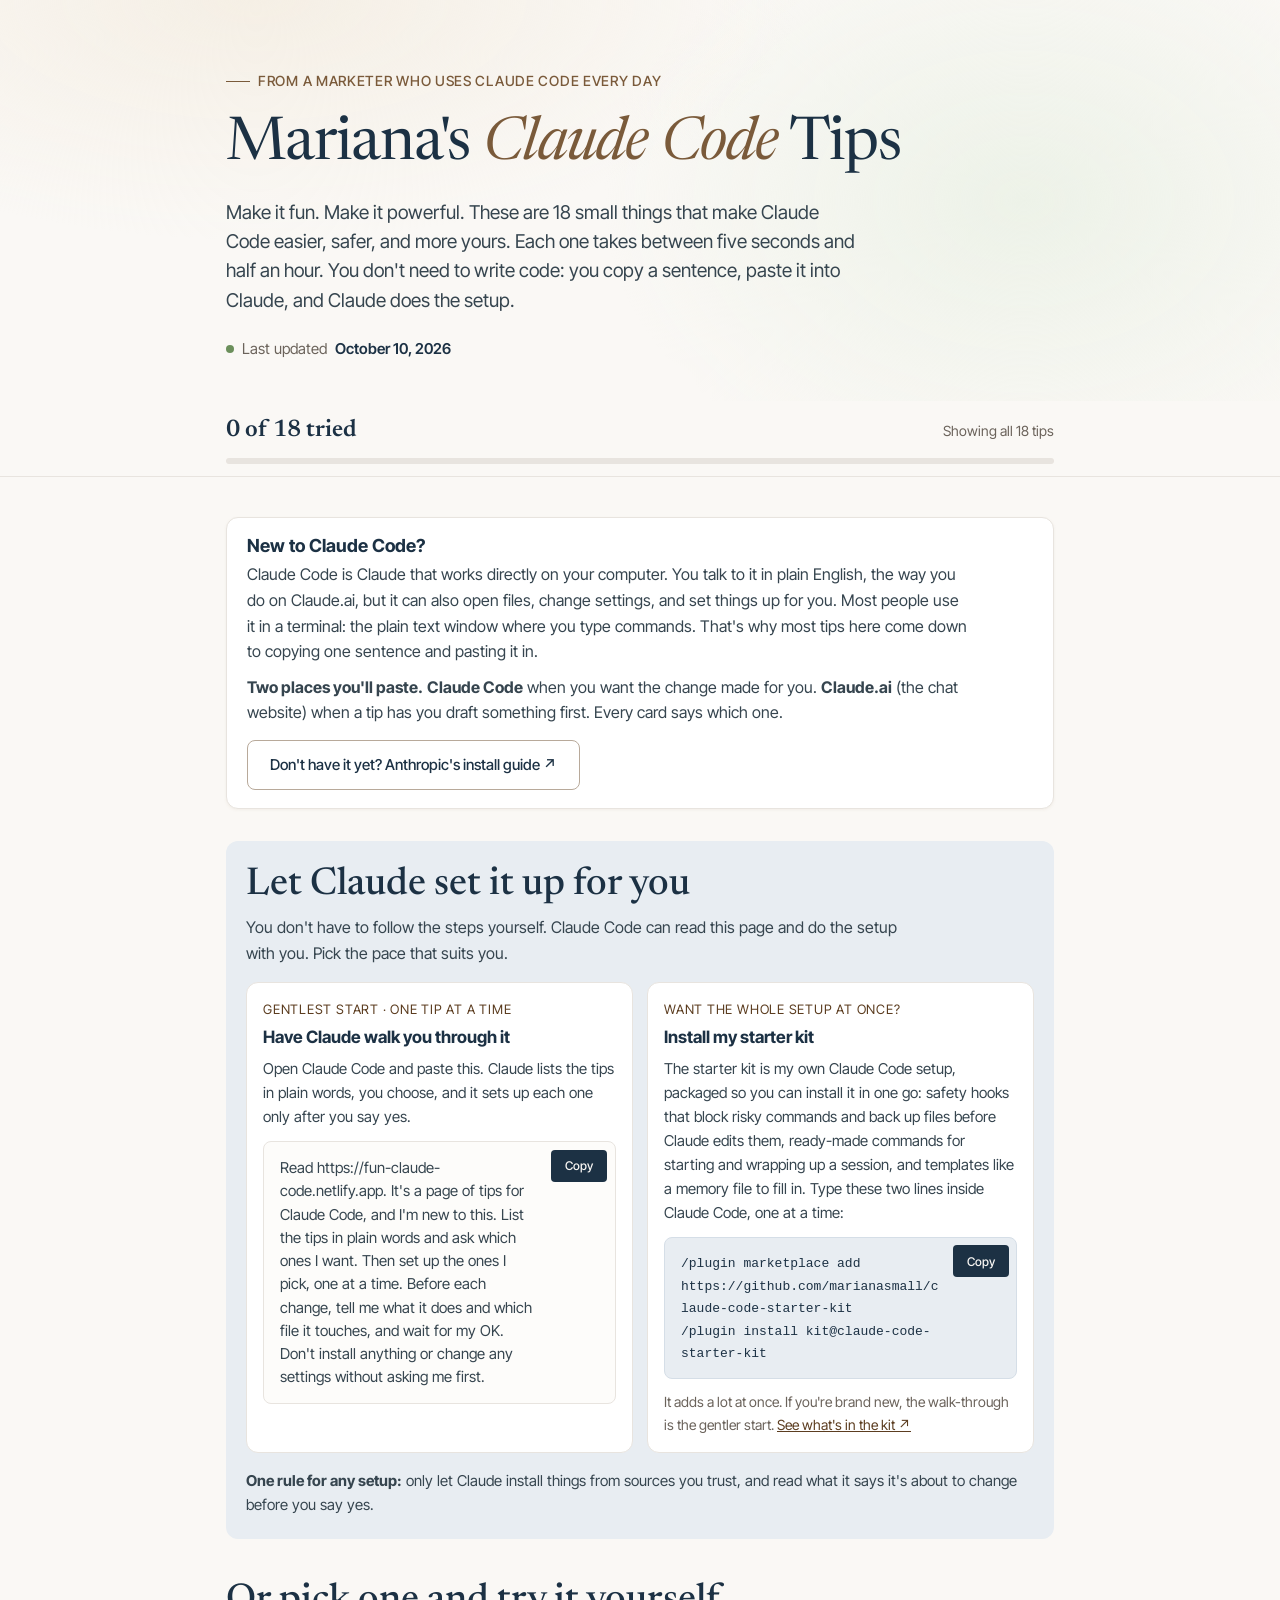
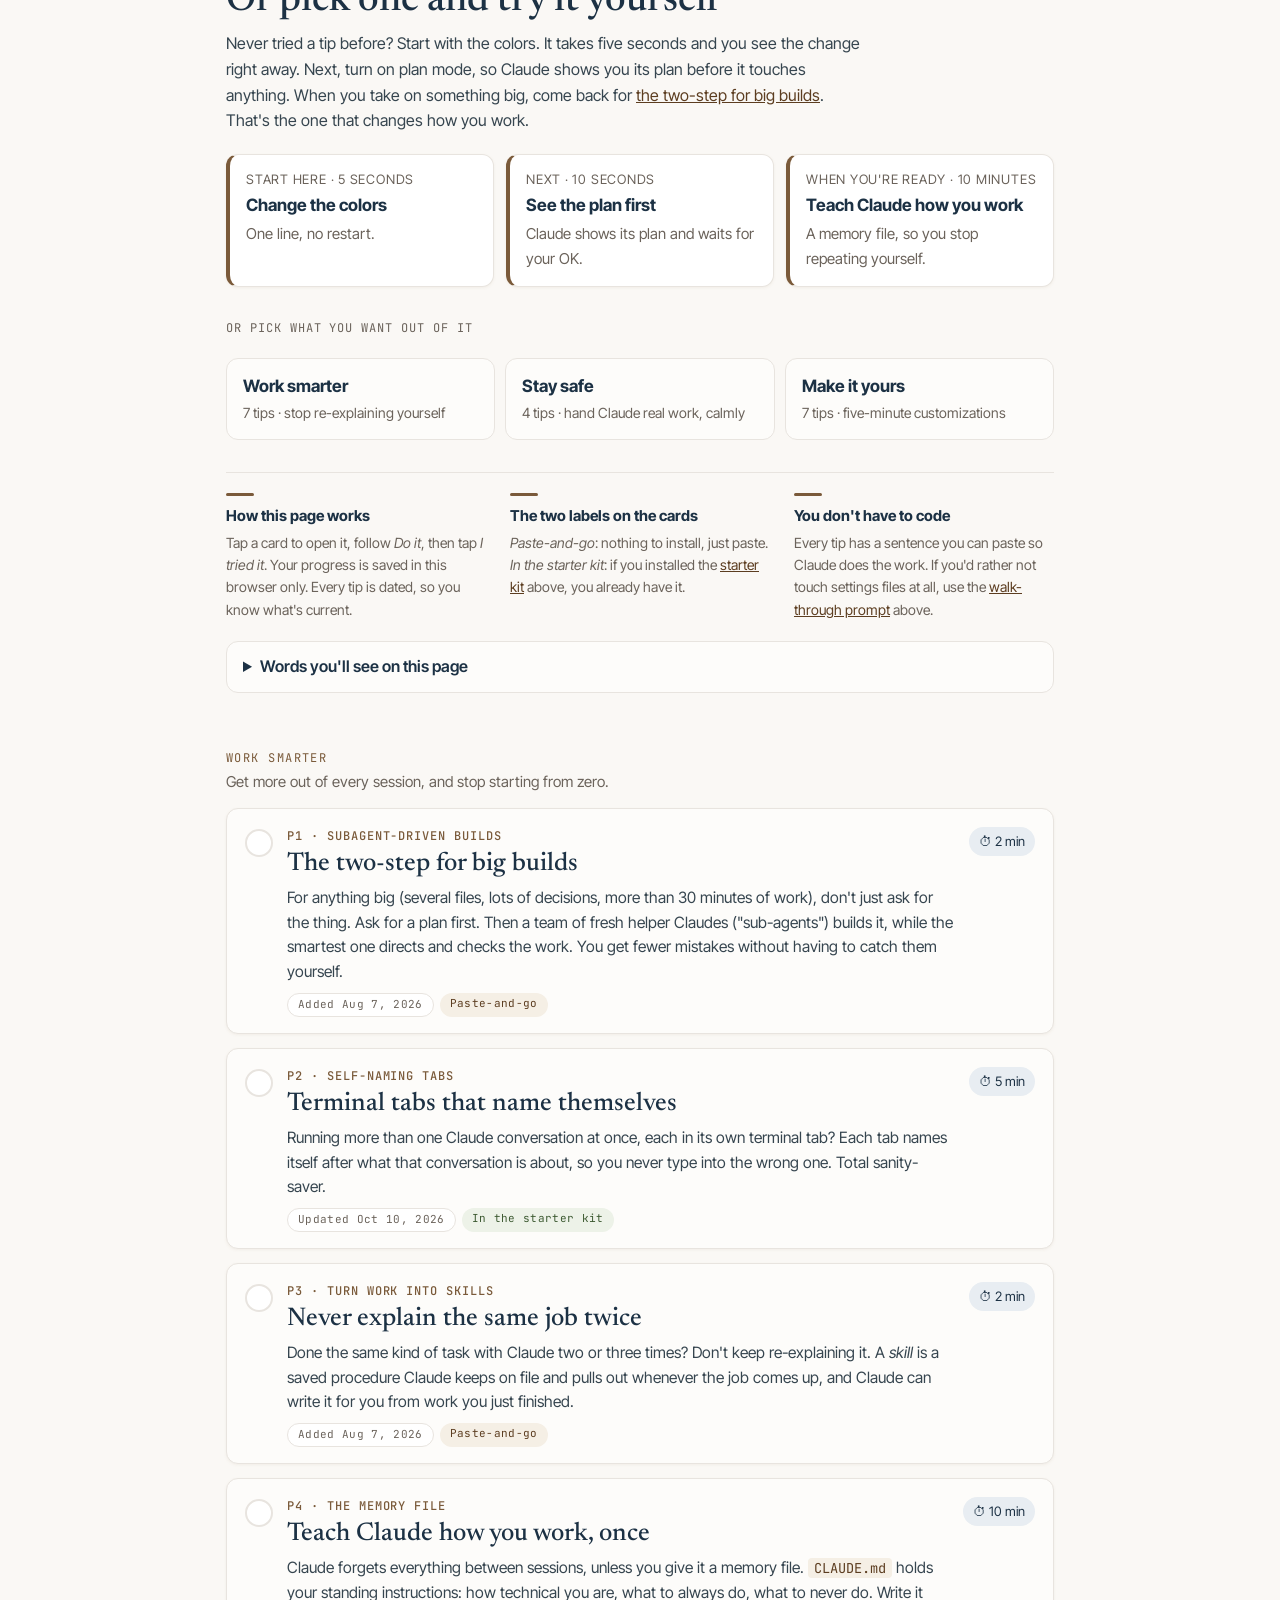
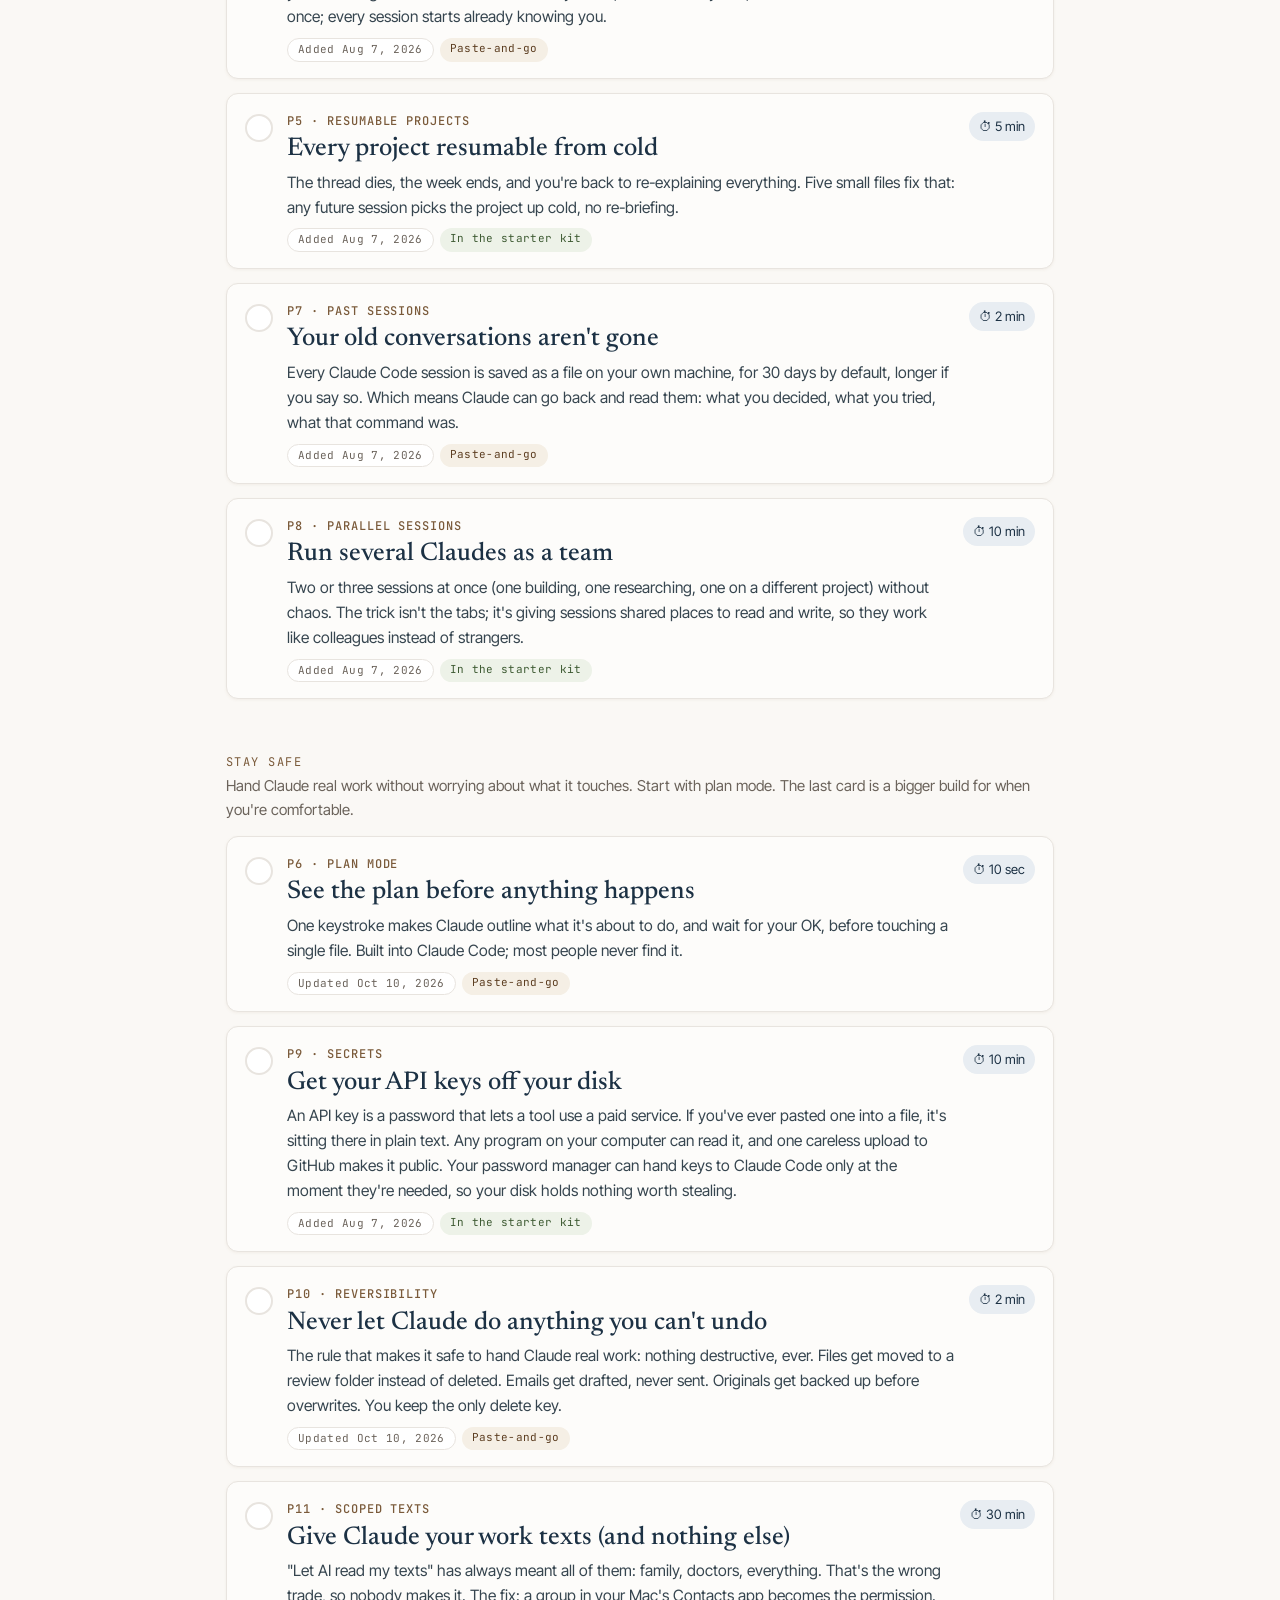
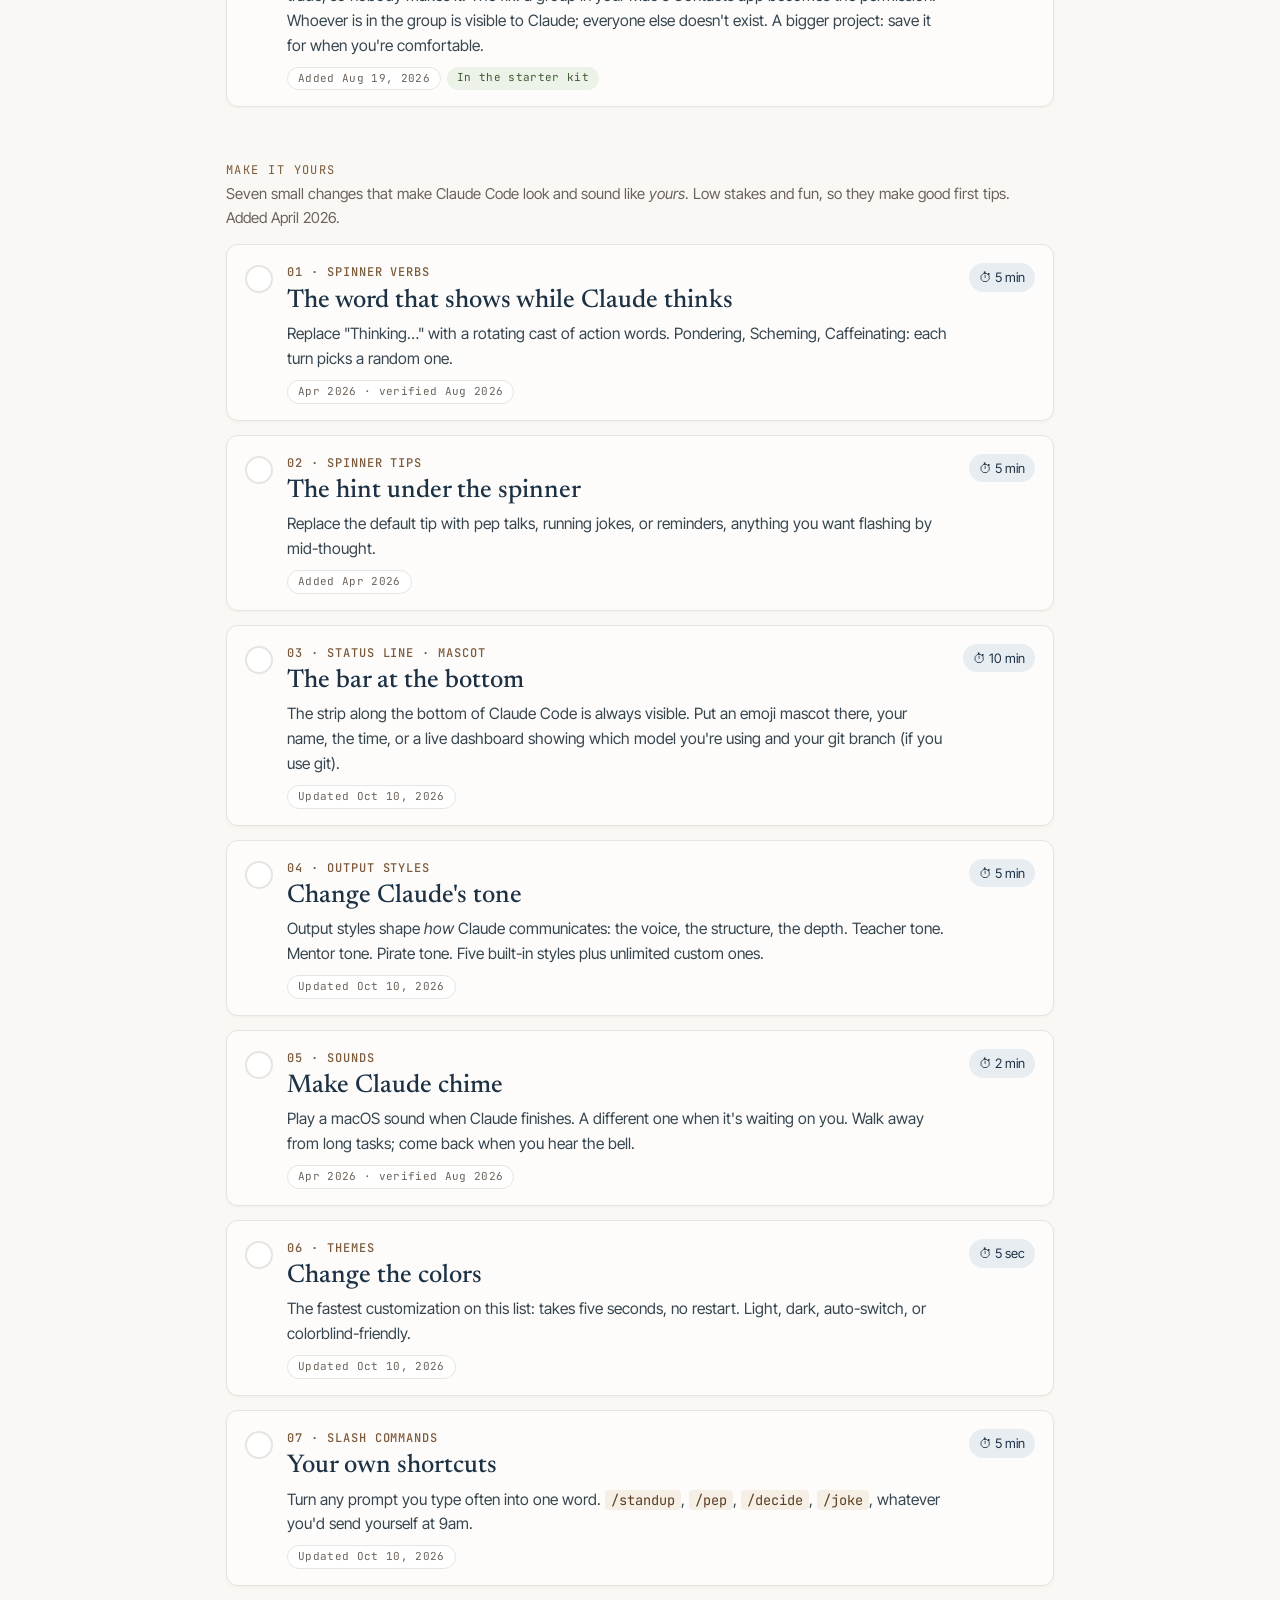
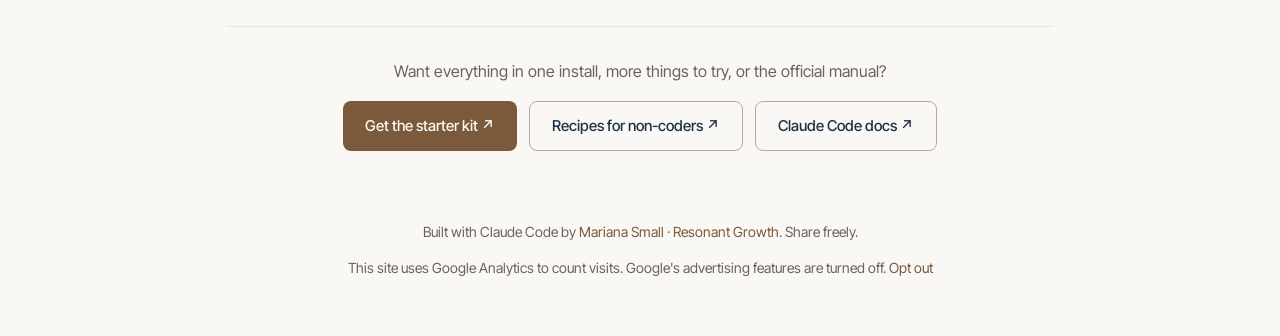
==== site/index.html @ 3626003b "Tips: fix stale DRAFT comment; note clean-export deploy Co-Authored-By: Claude Opus 5.5 (1M context)" ====
<!DOCTYPE html>
<html lang="en" data-theme="light">
<head>
  <meta charset="UTF-8">
  <!-- Google tag (GA4). Ad features off: no Google signals, no ad personalization. -->
  <script async src="https://www.googletagmanager.com/gtag/js?id=G-RZZWPZ5N8Y"></script>
  <script>
    window.dataLayer = window.dataLayer || [];
    function gtag(){dataLayer.push(arguments);}
    gtag('js', new Date());
    gtag('config', 'G-RZZWPZ5N8Y', { allow_google_signals: false, allow_ad_personalization_signals: false });
  </script>
  <meta name="viewport" content="width=device-width, initial-scale=1.0">
  <title>Mariana's Claude Code Tips: make it fun, make it powerful</title>
  <meta name="description" content="Dated Claude Code tips for people who don't code: copy a sentence, paste it, and Claude does the setup. Power moves like plan mode and memory files, plus fun customizations like spinner verbs, mascots, sounds, and themes.">

  <meta property="og:title" content="Mariana's Claude Code Tips">
  <meta property="og:description" content="Make it fun. Make it powerful. Dated, copy-paste-ready Claude Code tips from daily use.">
  <meta property="og:type" content="website">
  <meta property="og:url" content="https://fun-claude-code.netlify.app/">
  <meta property="og:image" content="https://fun-claude-code.netlify.app/og-image.png">
  <meta property="og:image:width" content="1200">
  <meta property="og:image:height" content="630">
  <meta property="og:image:alt" content="Claude Code Tips: Make it fun. Make it powerful. By Mariana Small, Resonant Growth.">
  <meta name="twitter:card" content="summary_large_image">
  <meta name="twitter:image" content="https://fun-claude-code.netlify.app/og-image.png">
  <link rel="icon" type="image/svg+xml" href="/favicon.svg">

  <link rel="preconnect" href="https://fonts.googleapis.com">
  <link rel="preconnect" href="https://fonts.gstatic.com" crossorigin>
  <link href="https://fonts.googleapis.com/css2?family=Newsreader:ital,opsz,wght@0,6..72,400;0,6..72,500;0,6..72,600;1,6..72,400&family=Inter+Tight:wght@400;500;600&family=JetBrains+Mono:wght@400;500&display=swap" rel="stylesheet">

  <!--
    Step-card version (2026-10-10), live. Built with the step-card-builder skill.
    18 tips, paste-ready text, stable anchor ids, grouped into goal buckets.
    Deploy from a clean export (git archive) so _backups/ never ships.
  -->
  <style>
    :root {
      /* Mariana's site palette (unchanged from site/index.html) */
      --color-navy: #1C3144;
      --color-navy-medium: #2A4A66;
      --color-navy-wash: #E8EDF2;
      --color-linen: #FAF8F5;
      --color-ivory: #FDFCFA;
      --color-cognac: #7A5A3A;
      --color-cognac-dark: #5C3D20;
      --color-cognac-wash: #F5EFE5;
      --color-sage: #6B8F5B;
      --color-sage-dark: #3D5A32;
      --color-sage-wash: #EDF2E8;
      --color-warm-grey: #6B635B;
      --color-warm-grey-light: #E8E4DF;
      --color-charcoal: #36454F;

      /* Step-card tokens mapped onto the palette */
      --bg: #FAF8F5;
      --surface: var(--color-ivory);
      --surface-2: #FFFFFF;
      --ink: var(--color-navy);
      --body: var(--color-charcoal);
      --muted: var(--color-warm-grey);
      --line: var(--color-warm-grey-light);
      --accent: var(--color-cognac);
      --accent-dark: var(--color-cognac-dark);
      --accent-soft: var(--color-cognac-wash);
      --done: var(--color-sage);
      --done-soft: var(--color-sage-wash);
      --tip-bg: var(--color-sage-wash);
      --tip-border: var(--color-sage);
      --code-bg: var(--color-navy-wash);
      --code-ink: var(--color-navy);
      --btn: var(--color-navy);
      --btn-ink: var(--color-linen);

      --font-display: 'Newsreader', 'Georgia', serif;
      --font-body: 'Inter Tight', -apple-system, BlinkMacSystemFont, 'Segoe UI', Arial, sans-serif;
      --font-mono: 'JetBrains Mono', 'SF Mono', 'Menlo', monospace;

      --radius: 0.75rem;
      --shadow-subtle: 0 1px 3px rgba(139, 109, 76, 0.08);
      --shadow-medium: 0 4px 12px rgba(139, 109, 76, 0.10);
    }

    * { box-sizing: border-box; }
    [hidden] { display: none !important; }
    html { scroll-behavior: smooth; }
    html, body { margin: 0; overflow-x: clip; } /* clip, not hidden: hidden breaks the sticky progress bar */
    body {
      font-family: var(--font-body);
      font-size: 1rem;
      line-height: 1.6;
      color: var(--body);
      background: var(--bg);
      -webkit-font-smoothing: antialiased;
    }
    button { font: inherit; color: inherit; }
    a { color: var(--accent); }
    a:hover { color: var(--accent-dark); }
    :focus-visible { outline: 2px solid var(--color-navy-medium); outline-offset: 2px; }

    .wrap { max-width: 860px; margin: 0 auto; padding: 0 16px; }

    .skip-link {
      position: absolute; top: 0; left: 16px;
      background: var(--color-navy); color: var(--color-linen);
      padding: 8px 16px; border-radius: 8px; z-index: 100; text-decoration: none;
      transform: translateY(-150%);
    }
    .skip-link:focus { transform: translateY(16px); }

    /* ============== HERO (site identity) ============== */
    .hero {
      background:
        radial-gradient(ellipse 900px 400px at 20% 0%, var(--color-cognac-wash) 0%, transparent 60%),
        radial-gradient(ellipse 700px 500px at 80% 50%, var(--color-sage-wash) 0%, transparent 60%),
        var(--color-linen);
      padding: 4rem 0 2.5rem;
    }
    .hero-eyebrow {
      display: inline-flex; align-items: center; gap: 0.5rem;
      font-size: 0.875rem; font-weight: 500; letter-spacing: 0.05em; text-transform: uppercase;
      color: var(--accent); margin-bottom: 1.25rem;
    }
    .hero-eyebrow::before { content: ""; width: 24px; height: 1px; background: var(--accent); }
    h1.hero-title {
      font-family: var(--font-display); font-weight: 400;
      font-size: clamp(2rem, 5.5vw, 3.75rem); line-height: 1.08; letter-spacing: -0.02em;
      color: var(--ink); margin: 0 0 1.25rem;
    }
    .hero-title em { font-style: italic; color: var(--accent); }
    .hero-lede { font-size: 1.1875rem; line-height: 1.55; margin: 0 0 1.25rem; max-width: 640px; }
    .hero-updated { display: inline-flex; align-items: center; gap: 0.5rem; margin: 0; font-size: 0.9375rem; color: var(--muted); }
    .hero-updated::before { content: ""; width: 8px; height: 8px; border-radius: 50%; background: var(--color-sage); }
    .hero-updated strong { color: var(--ink); font-weight: 600; }

    /* ============== PROGRESS HEADER ============== */
    .progress {
      position: sticky; top: 0; z-index: 20;
      background: rgba(250, 248, 245, 0.96);
      border-bottom: 1px solid var(--line);
      padding: 10px 0 12px;
      backdrop-filter: blur(6px);
    }
    .progress-row { display: flex; justify-content: space-between; align-items: baseline; gap: 12px; flex-wrap: wrap; }
    .progress .count { font-family: var(--font-display); font-size: 1.5rem; font-weight: 600; color: var(--ink); margin: 0; }
    .progress .where { color: var(--muted); font-size: 0.875rem; }
    .bar { height: 6px; background: var(--line); border-radius: 99px; margin-top: 8px; overflow: hidden; }
    .bar span { display: block; height: 100%; width: 0; background: var(--done); border-radius: 99px; transition: width .4s ease; }

    /* ============== START SCREEN ============== */
    .start { padding: 2.5rem 0 1rem; }
    .start h2 {
      font-family: var(--font-display); font-weight: 500;
      font-size: clamp(1.75rem, 3.5vw, 2.4rem); color: var(--ink); margin: 0 0 0.5rem; line-height: 1.15;
    }
    .start > p { margin: 0 0 1.25rem; max-width: 640px; }
    .quick { display: grid; grid-template-columns: 1fr; gap: 12px; margin-bottom: 2rem; }
    @media (min-width: 640px) { .quick { grid-template-columns: 1fr 1fr; } }
    .quick a {
      display: block; text-decoration: none; color: var(--ink);
      background: var(--surface-2); border: 1px solid var(--line); border-left: 4px solid var(--accent);
      border-radius: var(--radius); padding: 14px 16px; min-height: 44px; box-shadow: var(--shadow-subtle);
    }
    .quick a:hover, .quick a:focus-visible { border-color: var(--accent); box-shadow: var(--shadow-medium); }
    .quick small { display: block; color: var(--muted); font-size: 0.8125rem; text-transform: uppercase; letter-spacing: 0.06em; }
    .quick b { display: block; font-size: 1.0625rem; margin: 2px 0; }
    .quick span { color: var(--muted); font-size: 0.9375rem; }

    .pick-label { font-family: var(--font-mono); font-size: 0.75rem; text-transform: uppercase; letter-spacing: 0.08em; color: var(--muted); margin: 0 0 10px; }
    .buckets { display: grid; grid-template-columns: 1fr; gap: 10px; }
    @media (min-width: 640px) { .buckets { grid-template-columns: repeat(3, 1fr); } }
    .bucket-btn {
      text-align: left; cursor: pointer; background: var(--surface); color: var(--ink);
      border: 1px solid var(--line); border-radius: var(--radius); padding: 14px 16px; min-height: 44px;
      transition: border-color .15s, background .15s;
    }
    .bucket-btn:hover { border-color: var(--accent); }
    .bucket-btn[aria-pressed="true"] { background: var(--color-navy); color: var(--color-linen); border-color: var(--color-navy); }
    .bucket-btn[aria-pressed="true"] span { color: rgba(250, 248, 245, 0.8); }
    .bucket-btn b { display: block; font-size: 1.0625rem; }
    .bucket-btn span { display: block; font-size: 0.875rem; color: var(--muted); margin-top: 2px; }
    .show-all { margin-top: 10px; background: none; border: 0; padding: 10px 0; min-height: 44px; color: var(--accent); text-decoration: underline; cursor: pointer; }

    .about { display: grid; grid-template-columns: 1fr; gap: 14px; margin: 2rem 0 0; padding: 1.25rem 0 0; border-top: 1px solid var(--line); }
    @media (min-width: 768px) { .about { grid-template-columns: repeat(3, 1fr); gap: 24px; } }
    .about h3 { font-size: 0.9375rem; color: var(--ink); margin: 0 0 4px; }
    .about h3::before { content: ""; display: block; width: 28px; height: 3px; background: var(--accent); margin-bottom: 8px; border-radius: 2px; }
    .about p { font-size: 0.875rem; color: var(--muted); margin: 0; }
    .about a { color: var(--accent-dark); }
    @media (min-width: 900px) { .quick { grid-template-columns: repeat(3, 1fr); } }
    .start > p a { color: var(--accent-dark); }

    /* New-to-Claude-Code box */
    .newhere { background: var(--surface-2); border: 1px solid var(--line); border-radius: var(--radius); padding: 18px 20px; margin: 0 0 2rem; box-shadow: var(--shadow-subtle); }
    .start .newhere-title { font-family: var(--font-body); font-weight: 700; font-size: 1.125rem; margin: 0 0 6px; }
    .newhere p { margin: 0 0 10px; max-width: 720px; }
    .newhere .newhere-cta { margin: 14px 0 0; }

    /* Let Claude set it up */
    .setup { background: var(--color-navy-wash); border-radius: var(--radius); padding: 22px 20px; margin: 0 0 2.5rem; scroll-margin-top: 80px; }
    .setup .setup-lede { margin: 0 0 16px; max-width: 680px; }
    .setup-grid { display: grid; grid-template-columns: 1fr; gap: 14px; }
    @media (min-width: 820px) { .setup-grid { grid-template-columns: 1fr 1fr; } }
    .setup-opt { background: var(--surface-2); border: 1px solid var(--line); border-radius: var(--radius); padding: 16px; min-width: 0; }
    .setup-opt small { display: block; color: var(--accent-dark); font-size: 0.8125rem; text-transform: uppercase; letter-spacing: 0.06em; }
    .setup-opt h3 { font-size: 1.0625rem; color: var(--ink); margin: 4px 0 6px; }
    .setup-opt p { margin: 0 0 12px; font-size: 0.9375rem; }
    .setup-opt .setup-small { font-size: 0.875rem; color: var(--muted); margin: 10px 0 0; }
    .setup-opt a { color: var(--accent-dark); }
    .safety-line { margin: 16px 0 0; font-size: 0.9375rem; }
    .setup-opt pre.code { white-space: pre-wrap; overflow-wrap: anywhere; }

    /* Glossary */
    .glossary { margin: 1.25rem 0 0; border: 1px solid var(--line); border-radius: var(--radius); background: var(--surface); }
    .glossary summary { cursor: pointer; padding: 12px 16px; min-height: 44px; font-weight: 600; color: var(--ink); }
    .glossary dl { margin: 0; padding: 0 16px 14px; display: grid; grid-template-columns: 1fr; gap: 2px 18px; }
    @media (min-width: 720px) { .glossary dl { grid-template-columns: 9rem 1fr; } }
    .glossary dt { font-weight: 600; color: var(--ink); margin-top: 8px; }
    .glossary dd { margin: 0; font-size: 0.9375rem; }
    @media (min-width: 720px) { .glossary dd { margin-top: 8px; } }

    /* "Easier way" pointer on hand-edit cards */
    .easy-note { background: var(--tip-bg); border-left: 3px solid var(--tip-border); border-radius: 0 8px 8px 0; padding: 10px 14px; margin: 14px 0; font-size: 0.9375rem; }
    .easy-note a { color: var(--color-sage-dark); }

    /* ============== BUCKETS + CARDS ============== */
    .bucket { padding-top: 1.5rem; scroll-margin-top: 80px; }
    .section-label {
      font-family: var(--font-mono); font-size: 0.75rem; letter-spacing: 0.12em; text-transform: uppercase;
      color: var(--accent); margin: 1rem 0 2px;
    }
    .bucket-lede { color: var(--muted); margin: 0 0 14px; font-size: 0.9375rem; }

    .card {
      background: var(--surface); border: 1px solid var(--line); border-radius: var(--radius);
      margin-bottom: 14px; box-shadow: var(--shadow-subtle); transition: border-color .15s;
      scroll-margin-top: 80px;
    }
    .card:hover, .card:focus-within { border-color: var(--color-taupe, #B8A99A); }
    .card-head { display: grid; grid-template-columns: auto 1fr auto; gap: 14px; padding: 18px 18px 16px; cursor: pointer; align-items: start; }
    .check {
      width: 28px; height: 28px; min-width: 28px; border-radius: 50%; border: 2px solid var(--color-warm-grey-light);
      background: var(--surface-2); cursor: pointer; display: grid; place-items: center; margin-top: 2px; padding: 0;
      position: relative;
    }
    .check::after { content: ""; position: absolute; inset: -8px; }
    .card:hover .check { border-color: var(--accent); }
    .check svg { width: 14px; height: 14px; opacity: 0; }
    .card.done .check { background: var(--done); border-color: var(--done); }
    .card.done .check svg { opacity: 1; }
    .eyebrow { font-family: var(--font-mono); font-size: 0.75rem; letter-spacing: 0.08em; text-transform: uppercase; color: var(--accent); font-weight: 500; }
    .title { font-family: var(--font-display); font-size: 1.6rem; font-weight: 500; line-height: 1.15; color: var(--ink); margin: 4px 0 6px; }
    .card.done .title { color: var(--muted); }
    .hook { margin: 0; font-size: 0.975rem; }
    .meta { margin-top: 8px; display: flex; flex-wrap: wrap; gap: 6px; }
    .date-pill, .path-badge {
      display: inline-block; padding: 2px 10px; border-radius: 999px;
      font-family: var(--font-mono); font-size: 0.6875rem; letter-spacing: 0.03em;
    }
    .date-pill { border: 1px solid var(--line); background: var(--surface-2); color: var(--muted); }
    .path-paste { background: var(--color-cognac-wash); color: var(--color-cognac-dark); }
    .path-kit { background: var(--color-sage-wash); color: var(--color-sage-dark); }
    .head-right { display: flex; gap: 8px; align-items: center; justify-content: flex-end; }
    .badge { background: var(--color-navy-wash); color: var(--ink); border-radius: 99px; padding: 4px 10px; font-size: 0.8125rem; white-space: nowrap; }
    .done-chip { display: none; background: var(--done-soft); color: var(--color-sage-dark); border-radius: 99px; padding: 1px 8px; font-size: 0.6875rem; font-weight: 600; margin-left: 6px; letter-spacing: 0.04em; }
    .card.done .done-chip { display: inline-block; }
    @media (max-width: 560px) {
      .card-head { grid-template-columns: auto 1fr; padding: 16px 14px 14px; gap: 12px; }
      .head-right { grid-column: 2; justify-content: flex-start; }
      .title { font-size: 1.4rem; }
    }

    .card-body { display: none; border-top: 1px solid var(--line); background: var(--surface-2); padding: 4px 18px 20px; border-radius: 0 0 var(--radius) var(--radius); }
    .card.open .card-body { display: block; }
    @media (max-width: 560px) { .card-body { padding: 4px 14px 18px; } }
    .because { background: var(--accent-soft); border-radius: 10px; padding: 10px 12px; margin: 14px 0 6px; }
    .because b { color: var(--accent-dark); }
    .tabs { display: flex; gap: 2px; border-bottom: 1px solid var(--line); overflow-x: auto; scrollbar-width: none; margin: 0 -4px; }
    .tabs::-webkit-scrollbar { display: none; }
    .tab { background: none; border: 0; border-bottom: 2px solid transparent; padding: 12px 10px; cursor: pointer; color: var(--muted); white-space: nowrap; min-height: 44px; }
    .tab[aria-selected="true"] { color: var(--accent-dark); border-bottom-color: var(--accent); font-weight: 600; }
    .panel { display: none; padding-top: 14px; }
    .panel.active { display: block; }
    .panel h3 { font-size: 1.0625rem; color: var(--ink); margin: 6px 0 8px; }
    .panel h4 { font-size: 0.9375rem; color: var(--ink); margin: 18px 0 6px; }
    .panel p { margin: 0 0 12px; }
    .panel ul { padding-left: 1.2rem; margin: 0 0 12px; }
    .panel li { margin-bottom: 4px; }

    /* Paste boxes (light) */
    .prompt-box {
      background: var(--color-ivory); border: 1px solid var(--line); border-radius: 0.5rem;
      padding: 14px 76px 14px 16px; margin: 10px 0 12px; position: relative; font-size: 0.9375rem; line-height: 1.55;
      overflow-wrap: anywhere;
    }
    .prompt-box .slot { background: var(--color-sage-wash); color: var(--ink); padding: 1px 8px; border-radius: 4px; font-weight: 600; font-size: 0.875rem; }
    .prompt-box code { background: var(--color-linen); padding: 1px 6px; border-radius: 4px; font-size: 0.8125rem; font-family: var(--font-mono); }
    .code-wrap { position: relative; margin: 10px 0 12px; }
    pre.code {
      background: var(--code-bg); color: var(--code-ink); border: 1px solid #D5DEE7;
      padding: 14px 76px 14px 16px; border-radius: 0.5rem; overflow-x: auto; margin: 0;
      font-family: var(--font-mono); font-size: 0.8125rem; line-height: 1.65;
    }
    pre.code code { color: inherit; background: transparent; padding: 0; }
    .copy-btn {
      position: absolute; top: 8px; right: 8px; padding: 4px 10px; min-height: 32px; min-width: 56px;
      background: var(--color-navy); color: var(--color-linen); border: 0; border-radius: 4px;
      font-size: 0.75rem; font-weight: 500; cursor: pointer; z-index: 1;
    }
    .copy-btn:hover, .copy-btn:focus-visible { background: var(--accent); }
    .copy-btn.copied { background: var(--color-sage); }
    p code, li code, h3 code, td code, .hook code {
      background: var(--color-cognac-wash); color: var(--color-cognac-dark);
      padding: 1px 6px; border-radius: 4px; font-family: var(--font-mono); font-size: 0.875em; overflow-wrap: anywhere;
    }

    .section-note, .kit-note {
      background: var(--color-sage-wash); border-left: 3px solid var(--color-sage);
      padding: 12px 14px; margin: 12px 0; border-radius: 0 0.5rem 0.5rem 0; font-size: 0.9375rem;
    }
    .section-note strong, .kit-note strong { color: var(--ink); }
    .ex-list { padding-left: 1.2rem; color: var(--muted); font-size: 0.9375rem; }
    .muted-note { font-size: 0.9375rem; color: var(--muted); }
    .docs-link { margin-top: 16px !important; padding-top: 12px; border-top: 1px dashed var(--line); font-size: 0.875rem; }
    .docs-link a { text-decoration: none; font-weight: 500; }
    .docs-link a:hover { text-decoration: underline; }

    /* Terminal preview, light version of the site's preview box */
    .preview {
      background: var(--code-bg); border: 1px solid #D5DEE7; border-radius: var(--radius);
      padding: 16px; margin: 4px 0 16px; color: var(--ink);
      font-family: var(--font-mono); font-size: 0.8125rem; line-height: 1.7; position: relative; overflow-x: auto;
    }
    .preview::before {
      content: ""; position: absolute; top: 12px; left: 14px; width: 52px; height: 12px;
      background:
        radial-gradient(circle at 6px 6px, #FF5F57 5px, transparent 5px),
        radial-gradient(circle at 24px 6px, #FEBC2E 5px, transparent 5px),
        radial-gradient(circle at 42px 6px, #28C840 5px, transparent 5px);
    }
    .preview-cap { display: block; font-family: var(--font-body); font-size: 0.75rem; text-transform: uppercase; letter-spacing: 0.08em; color: var(--muted); text-align: right; margin-top: -4px; }
    .preview-body { margin-top: 18px; }
    .preview-line { display: block; }
    .preview-line .prompt { color: var(--color-sage-dark); }
    .preview-line .dim { color: #5E6B78; }
    .preview-line .accent { color: var(--accent-dark); font-weight: 500; }
    .preview-line .pulse { display: inline-block; color: var(--accent); animation: pulse 1.4s ease-in-out infinite; }
    @keyframes pulse { 0%, 100% { opacity: 0.6; } 50% { opacity: 1; } }

    /* Theme swatches + sound list (from the site) */
    .theme-swatches { display: grid; grid-template-columns: repeat(2, 1fr); gap: 8px; margin: 4px 0 14px; }
    @media (min-width: 500px) { .theme-swatches { grid-template-columns: repeat(4, 1fr); } }
    .swatch { aspect-ratio: 1.6; border-radius: 0.5rem; box-shadow: var(--shadow-subtle); display: flex; align-items: flex-end; padding: 8px; font-family: var(--font-mono); font-size: 0.6875rem; color: rgba(255,255,255,0.92); font-weight: 500; }
    .swatch.light { color: var(--ink); }
    .swatch-dark { background: linear-gradient(135deg, #1C3144 0%, #0A1620 100%); }
    .swatch-light { background: linear-gradient(135deg, #FAF8F5 0%, #E8E4DF 100%); border: 1px solid var(--line); }
    .swatch-auto { background: linear-gradient(90deg, #1C3144 50%, #FAF8F5 50%); color: #D4A574; text-shadow: 0 1px 2px rgba(0,0,0,0.3); }
    .swatch-dark-dalt { background: linear-gradient(135deg, #1B3A5C 0%, #0F1E35 100%); }
    .swatch-light-dalt { background: linear-gradient(135deg, #F5F0E8 0%, #E0D4C2 100%); }
    .swatch-dark-ansi { background: linear-gradient(135deg, #2E1A47 0%, #0A0520 100%); }
    .swatch-light-ansi { background: linear-gradient(135deg, #FBF5E8 0%, #E8DCC0 100%); }
    .sound-list { display: grid; grid-template-columns: repeat(2, 1fr); gap: 8px; margin: 4px 0 14px; list-style: none; padding: 0 !important; }
    .sound-item { display: flex; align-items: center; gap: 8px; padding: 8px 12px; background: var(--color-linen); border: 1px solid var(--line); border-radius: 0.5rem; font-size: 0.875rem; color: var(--ink); margin: 0 !important; }
    .sound-item .wave { display: inline-flex; align-items: center; gap: 2px; }
    .sound-item .wave span { display: inline-block; width: 2px; background: var(--accent); border-radius: 1px; }
    .sound-item .wave span:nth-child(1) { height: 6px; }
    .sound-item .wave span:nth-child(2) { height: 10px; }
    .sound-item .wave span:nth-child(3) { height: 14px; }
    .sound-item .wave span:nth-child(4) { height: 8px; }
    .sound-item .wave span:nth-child(5) { height: 4px; }
    .table-scroll { overflow-x: auto; }
    .theme-table { width: 100%; border-collapse: collapse; margin: 8px 0 12px; font-size: 0.9375rem; }
    .theme-table th, .theme-table td { padding: 8px 12px; text-align: left; border-bottom: 1px solid var(--line); }
    .theme-table th { font-weight: 600; color: var(--ink); font-size: 0.8125rem; letter-spacing: 0.04em; text-transform: uppercase; }

    .btn { background: var(--btn); color: var(--btn-ink); border: 0; border-radius: 0.5rem; padding: 12px 18px; cursor: pointer; min-height: 44px; font-weight: 500; }
    .btn:hover { background: var(--accent); }
    .card-foot { border-top: 1px solid var(--line); margin-top: 18px; padding-top: 14px; display: flex; align-items: center; justify-content: space-between; gap: 12px; flex-wrap: wrap; }
    .card-foot p { font-size: 0.875rem; color: var(--muted); margin: 0; }


    /* ============== CLOSING + FOOTER (light) ============== */
    .closing { margin-top: 2.5rem; padding: 2rem 0; border-top: 1px solid var(--line); text-align: center; }
    .closing p { color: var(--muted); margin: 0 0 1rem; }
    .closing-links { display: flex; justify-content: center; flex-wrap: wrap; gap: 12px; }
    .btn-primary, .btn-ghost { display: inline-flex; align-items: center; padding: 12px 22px; border-radius: 0.5rem; font-weight: 500; text-decoration: none; min-height: 44px; font-size: 0.9375rem; }
    .btn-primary { background: var(--accent); color: var(--color-linen); }
    .btn-primary:hover { background: var(--accent-dark); color: var(--color-linen); }
    .btn-ghost { color: var(--ink); border: 1px solid var(--color-taupe, #B8A99A); }
    .btn-ghost:hover { border-color: var(--ink); color: var(--ink); }
    footer { padding: 1.5rem 0 3rem; font-size: 0.875rem; color: var(--muted); text-align: center; }
    footer a { text-decoration: none; }
    footer a:hover { text-decoration: underline; }

    @media (prefers-reduced-motion: reduce) {
      *, *::before, *::after { animation-duration: 0.01ms !important; transition-duration: 0.01ms !important; }
      html { scroll-behavior: auto; }
    }
    @media print {
      .progress, .start { display: none; }
      .card-body { display: block !important; }
      .panel { display: block !important; }
    }
  </style>
</head>
<body>
  <a class="skip-link" href="#main">Skip to content</a>

  <header class="hero">
    <div class="wrap">
      <div class="hero-eyebrow">From a marketer who uses Claude Code every day</div>
      <h1 class="hero-title">Mariana's <em>Claude Code</em> Tips</h1>
      <p class="hero-lede">
        Make it fun. Make it powerful. These are 18 small things that make Claude Code easier, safer, and more yours.
        Each one takes between five seconds and half an hour. You don't need to write code: you copy a sentence,
        paste it into Claude, and Claude does the setup.
      </p>
      <p class="hero-updated">Last updated <strong>October 10, 2026</strong></p>
    </div>
  </header>

  <div class="progress" aria-live="polite">
    <div class="wrap">
      <div class="progress-row">
        <p class="count" id="countLabel">0 of 18 tried</p>
        <span class="where" id="whereLabel">Showing all 18 tips</span>
      </div>
      <div class="bar" role="progressbar" aria-label="Tips tried" aria-valuemin="0" aria-valuemax="18" aria-valuenow="0" id="bar"><span></span></div>
    </div>
  </div>

  <main id="main" class="wrap">

    <!-- ============ START SCREEN ============ -->
    <section class="start" id="start" aria-labelledby="h-start">

      <div class="newhere" id="new-here">
        <h2 class="newhere-title">New to Claude Code?</h2>
        <p>Claude Code is Claude that works directly on your computer. You talk to it in plain English, the way you do on Claude.ai, but it can also open files, change settings, and set things up for you. Most people use it in a terminal: the plain text window where you type commands. That's why most tips here come down to copying one sentence and pasting it in.</p>
        <p><b>Two places you'll paste.</b> <b>Claude Code</b> when you want the change made for you. <b>Claude.ai</b> (the chat website) when a tip has you draft something first. Every card says which one.</p>
        <p class="newhere-cta"><a class="btn-ghost" href="https://code.claude.com/docs/en/quickstart" target="_blank" rel="noopener noreferrer">Don't have it yet? Anthropic's install guide ↗</a></p>
      </div>

      <div class="setup" id="let-claude" role="region" aria-labelledby="h-let-claude">
        <h2 id="h-let-claude">Let Claude set it up for you</h2>
        <p class="setup-lede">You don't have to follow the steps yourself. Claude Code can read this page and do the setup with you. Pick the pace that suits you.</p>
        <div class="setup-grid">
          <div class="setup-opt">
            <small>Gentlest start · one tip at a time</small>
            <h3>Have Claude walk you through it</h3>
            <p>Open Claude Code and paste this. Claude lists the tips in plain words, you choose, and it sets up each one only after you say yes.</p>
            <div class="prompt-box">
              <button class="copy-btn" data-copy="p-guide">Copy</button>
              <div id="p-guide">Read https://fun-claude-code.netlify.app. It's a page of tips for Claude Code, and I'm new to this. List the tips in plain words and ask which ones I want. Then set up the ones I pick, one at a time. Before each change, tell me what it does and which file it touches, and wait for my OK. Don't install anything or change any settings without asking me first.</div>
            </div>
          </div>
          <div class="setup-opt">
            <small>Want the whole setup at once?</small>
            <h3>Install my starter kit</h3>
            <p>The starter kit is my own Claude Code setup, packaged so you can install it in one go: safety hooks that block risky commands and back up files before Claude edits them, ready-made commands for starting and wrapping up a session, and templates like a memory file to fill in. Type these two lines inside Claude Code, one at a time:</p>
            <div class="code-wrap">
              <button class="copy-btn" data-copy="c-kit">Copy</button>
              <pre class="code"><code id="c-kit">/plugin marketplace add https://github.com/marianasmall/claude-code-starter-kit
/plugin install kit@claude-code-starter-kit</code></pre>
            </div>
            <p class="setup-small">It adds a lot at once. If you're brand new, the walk-through is the gentler start. <a href="https://github.com/marianasmall/claude-code-starter-kit" target="_blank" rel="noopener noreferrer">See what's in the kit ↗</a></p>
          </div>
        </div>
        <p class="safety-line"><b>One rule for any setup:</b> only let Claude install things from sources you trust, and read what it says it's about to change before you say yes.</p>
      </div>

      <h2 id="h-start">Or pick one and try it yourself</h2>
      <p>Never tried a tip before? Start with the colors. It takes five seconds and you see the change right away. Next, turn on plan mode, so Claude shows you its plan before it touches anything. When you take on something big, come back for <a href="#subagent-builds">the two-step for big builds</a>. That's the one that changes how you work.</p>
      <div class="quick">
        <a href="#themes"><small>Start here · 5 seconds</small><b>Change the colors</b><span>One line, no restart.</span></a>
        <a href="#plan-mode"><small>Next · 10 seconds</small><b>See the plan first</b><span>Claude shows its plan and waits for your OK.</span></a>
        <a href="#claude-md"><small>When you're ready · 10 minutes</small><b>Teach Claude how you work</b><span>A memory file, so you stop repeating yourself.</span></a>
      </div>

      <p class="pick-label" id="pick-label">Or pick what you want out of it</p>
      <div class="buckets" role="group" aria-labelledby="pick-label">
        <button class="bucket-btn" data-pick="smarter" aria-pressed="false"><b>Work smarter</b><span>7 tips · stop re-explaining yourself</span></button>
        <button class="bucket-btn" data-pick="safe" aria-pressed="false"><b>Stay safe</b><span>4 tips · hand Claude real work, calmly</span></button>
        <button class="bucket-btn" data-pick="yours" aria-pressed="false"><b>Make it yours</b><span>7 tips · five-minute customizations</span></button>
      </div>
      <button class="show-all" id="showAll" hidden>Show all 18 tips</button>

      <div class="about">
        <div>
          <h3>How this page works</h3>
          <p>Tap a card to open it, follow <em>Do it</em>, then tap <em>I tried it</em>. Your progress is saved in this browser only. Every tip is dated, so you know what's current.</p>
        </div>
        <div>
          <h3>The two labels on the cards</h3>
          <p><em>Paste-and-go</em>: nothing to install, just paste. <em>In the starter kit</em>: if you installed the <a href="https://github.com/marianasmall/claude-code-starter-kit" target="_blank" rel="noopener noreferrer">starter kit</a> above, you already have it.</p>
        </div>
        <div>
          <h3>You don't have to code</h3>
          <p>Every tip has a sentence you can paste so Claude does the work. If you'd rather not touch settings files at all, use the <a href="#let-claude">walk-through prompt</a> above.</p>
        </div>
      </div>

      <details class="glossary" id="words">
        <summary>Words you'll see on this page</summary>
        <dl>
          <dt>Terminal</dt><dd>The plain text window where you type commands. On a Mac, it's the app called Terminal.</dd>
          <dt>Session</dt><dd>One conversation with Claude Code. You can have several open at once, each in its own tab.</dd>
          <dt>Slash command</dt><dd>A shortcut you type inside Claude Code, starting with <code>/</code>, like <code>/config</code>.</dd>
          <dt>Settings file</dt><dd><code>~/.claude/settings.json</code>, where Claude Code keeps your preferences. The <code>~</code> means your home folder, and the dot in <code>.claude</code> makes the folder hidden. The easy way to change it: ask Claude Code to do it and show you the change.</dd>
          <dt>JSON</dt><dd>The text format settings are written in: curly braces, quotes, and colons. Claude can write it for you.</dd>
          <dt>CLAUDE.md</dt><dd>Claude's memory file. Plain-text instructions it reads at the start of every session.</dd>
          <dt>Plugin</dt><dd>An add-on pack for Claude Code. You install one with a <code>/plugin</code> command.</dd>
          <dt>Hook</dt><dd>A small action that runs on its own at a set moment, like playing a sound when Claude finishes.</dd>
          <dt>Skill</dt><dd>A saved set of instructions for a job you do often, so you don't explain it twice.</dd>
          <dt>Statusline</dt><dd>The strip of info along the bottom of Claude Code.</dd>
          <dt>Repo</dt><dd>Short for repository: a project folder stored on GitHub. The starter kit lives in one.</dd>
        </dl>
      </details>
    </section>

    <!-- ================================================================ -->
    <!-- BUCKET 1: WORK SMARTER (keeps the old #powerful anchor)          -->
    <!-- ================================================================ -->
    <section class="bucket" id="powerful" data-bucket="smarter" aria-labelledby="h-smarter">
      <div class="section-label" id="h-smarter">Work smarter</div>
      <p class="bucket-lede">Get more out of every session, and stop starting from zero.</p>

      <!-- P1 -->
      <article class="card" id="subagent-builds" data-step="P1" data-first-tab="do">
        <div class="card-head" tabindex="0" aria-expanded="false">
          <button class="check" aria-pressed="false" aria-label="Mark P1 as tried"><svg viewBox="0 0 16 16" fill="none" stroke="#fff" stroke-width="2.4"><path d="M3 8.5l3 3 7-7"/></svg></button>
          <div>
            <div class="eyebrow">P1 · Subagent-driven builds <span class="done-chip">Tried</span></div>
            <h3 class="title">The two-step for big builds</h3>
            <p class="hook">For anything big (several files, lots of decisions, more than 30 minutes of work), don't just ask for the thing. Ask for a plan first. Then a team of fresh helper Claudes ("sub-agents") builds it, while the smartest one directs and checks the work. You get fewer mistakes without having to catch them yourself.</p>
            <div class="meta"><span class="date-pill">Added Aug 7, 2026</span><span class="path-badge path-paste">Paste-and-go</span></div>
          </div>
          <div class="head-right"><span class="badge">⏱ 2 min</span></div>
        </div>
        <div class="card-body">
          <p class="because"><b>Because:</b> one Claude that builds and checks its own work will miss its own mistakes. A plan plus a reviewer that never saw the work won't.</p>
          <div class="tabs" role="tablist">
            <button class="tab" role="tab" data-tab="do">Do it</button>
            <button class="tab" role="tab" data-tab="why">Why it matters</button>
            <button class="tab" role="tab" data-tab="short">Shortcuts</button>
          </div>
          <section class="panel" data-panel="do">
            <h3>Paste this into your next Claude Code session</h3>
            <p>For any substantial build, use this two-step instead of just asking for the thing:</p>
            <div class="prompt-box">
              <button class="copy-btn" data-copy="p8">Copy</button>
              <div id="p8">Write an implementation plan, then execute it subagent-driven.</div>
            </div>
            <p class="section-note"><strong>Prerequisite:</strong> the <strong>superpowers</strong> plugin, a free add-on pack that teaches Claude this way of working. Don't have it? Just ask: <em>"install the superpowers plugin"</em>. Claude handles it.</p>
            <div class="card-foot"><p>Tried it on a build? Tick it off.</p><button class="btn mark">I tried it</button></div>
          </section>
          <section class="panel" data-panel="why">
            <div class="preview" aria-hidden="true">
              <span class="preview-cap">What you'll see</span>
              <div class="preview-body">
                <span class="preview-line"><span class="prompt">&gt;</span> Write an implementation plan, then execute it subagent-driven.</span>
                <span class="preview-line"><span class="pulse">⠋</span> <span class="accent">Planning…</span> <span class="dim">12 tasks mapped</span></span>
                <span class="preview-line"><span class="dim">→ Task 1 · fresh sub-agent builds &amp; self-reviews</span></span>
                <span class="preview-line"><span class="dim">→ reviewer agent (never saw the work) checks it</span></span>
                <span class="preview-line"><span class="accent">✓ Task 1 approved</span> <span class="dim">· dispatching Task 2</span></span>
              </div>
            </div>
            <p><strong>What it does:</strong> Claude first writes a detailed implementation plan (every task with exact files, values, and test steps), then executes it by dispatching a <em>fresh</em> sub-agent per task. Each one gets a written brief, builds, and self-reviews; then a separate reviewer that never saw the work happen tries to poke holes in it before the next task starts. The main session only coordinates; it never writes or reviews the code itself. Fresh eyes catch what the author can't.</p>
            <p><strong>Why it saves money too:</strong> the smartest model does the planning and checking, while cheaper, faster agents do the labor. Best of both.</p>
          </section>
          <section class="panel" data-panel="short">
            <h3>Make it your standing default</h3>
            <h4>Never remember the phrase again</h4>
            <p>Tell Claude Code:</p>
            <div class="code-wrap">
              <button class="copy-btn" data-copy="c8">Copy</button>
              <pre class="code"><code id="c8">Make this the standing default for big builds: add it to my CLAUDE.md.</code></pre>
            </div>
            <p>Claude adds the rule to your <code>CLAUDE.md</code> (the memory file where Claude keeps your standing instructions), and every future build big enough to qualify uses the two-step automatically. You can always opt out per build ("quick and dirty, inline").</p>
            <p class="docs-link"><a href="https://code.claude.com/docs/en/plugins" target="_blank" rel="noopener noreferrer">📖 Official docs: Plugins ↗</a></p>
          </section>
        </div>
      </article>

      <!-- P2 -->
      <article class="card" id="tab-names" data-step="P2" data-first-tab="do">
        <div class="card-head" tabindex="0" aria-expanded="false">
          <button class="check" aria-pressed="false" aria-label="Mark P2 as tried"><svg viewBox="0 0 16 16" fill="none" stroke="#fff" stroke-width="2.4"><path d="M3 8.5l3 3 7-7"/></svg></button>
          <div>
            <div class="eyebrow">P2 · Self-naming tabs <span class="done-chip">Tried</span></div>
            <h3 class="title">Terminal tabs that name themselves</h3>
            <p class="hook">Running more than one Claude conversation at once, each in its own terminal tab? Each tab names itself after what that conversation is about, so you never type into the wrong one. Total sanity-saver.</p>
            <div class="meta"><span class="date-pill">Updated Oct 10, 2026</span><span class="path-badge path-kit">In the starter kit</span></div>
          </div>
          <div class="head-right"><span class="badge">⏱ 5 min</span></div>
        </div>
        <div class="card-body">
          <p class="because"><b>Because:</b> with three sessions open, the tab name is the only thing telling you which one you're typing into.</p>
          <div class="tabs" role="tablist">
            <button class="tab" role="tab" data-tab="do">Do it</button>
            <button class="tab" role="tab" data-tab="short">Shortcuts</button>
            <button class="tab" role="tab" data-tab="further">Go further</button>
          </div>
          <section class="panel" data-panel="do">
            <h3>Paste this into Claude Code: it installs itself</h3>
            <p>One paste and Claude does the setup for you. It installs the starter kit's statusline (the strip of info along the bottom of Claude Code), and the tab names come with it:</p>
            <div class="prompt-box">
              <button class="copy-btn" data-copy="p9">Copy</button>
              <div id="p9">Set up the statusline from https://github.com/marianasmall/claude-code-starter-kit: copy examples/statusline.sh to ~/.claude/statusline.sh, make it executable, and wire the statusLine block into my ~/.claude/settings.json. Don't overwrite anything I already have; if I already have a statusline, show me what to merge.</div>
            </div>
            <p>Needs a reasonably current Claude Code and a small helper tool called <code>jq</code>. If <code>jq</code> is missing, Claude will tell you and help you install it.</p>
            <div class="preview" aria-hidden="true">
              <span class="preview-cap">What you'll see</span>
              <div class="preview-body">
                <span class="preview-line"><span class="dim">Terminal tabs:</span></span>
                <span class="preview-line"><span class="accent">▸ 🔧 statusline-fix</span>&nbsp;&nbsp;<span class="dim">▸ 📊 q3-report</span>&nbsp;&nbsp;<span class="dim">▸ ✈️ trip-planning</span></span>
                <span class="preview-line">&nbsp;</span>
                <span class="preview-line"><span class="dim">Each session named by what it's working on, automatically.</span></span>
              </div>
            </div>
            <div class="card-foot"><p>Tabs naming themselves? Tick it off.</p><button class="btn mark">I tried it</button></div>
          </section>
          <section class="panel" data-panel="short">
            <div class="kit-note">
              <strong>Already installed the starter kit?</strong> The script comes with it, but the kit doesn't switch it on for you. Run the paste above once and the name tags appear. Copied it before? Run the paste again to get the latest version.
            </div>
            <h3>Or grab the whole starter kit</h3>
            <h4>Two commands, full setup</h4>
            <p>The kit was built to be the answer to "how do you use Claude Code?": statusline, sounds, and more, installed as a plugin:</p>
            <div class="code-wrap">
              <button class="copy-btn" data-copy="c9">Copy</button>
              <pre class="code"><code id="c9">/plugin marketplace add https://github.com/marianasmall/claude-code-starter-kit
/plugin install kit@claude-code-starter-kit</code></pre>
            </div>
            <p>Installing as a plugin means updates are one command away: when new goodies land in the kit, run <code>claude plugin update kit@claude-code-starter-kit</code> in your terminal (not inside Claude Code), restart Claude Code, then run <code>/kit:verify</code>, and you're current. Not sure which plugins and connectors are worth adding? The kit's <a href="https://github.com/marianasmall/claude-code-starter-kit/blob/main/docs/choosing-plugins-and-connectors-primer.md" target="_blank" rel="noopener noreferrer">plugins and connectors primer</a> walks through it.</p>
          </section>
          <section class="panel" data-panel="further">
            <p><strong>Related:</strong> <a href="#status-line">Fun 03, the mascot status line,</a> lives in the same bar. The kit's statusline and the mascot are cousins; you can merge them.</p>
            <p class="docs-link"><a href="https://code.claude.com/docs/en/statusline" target="_blank" rel="noopener noreferrer">📖 Official docs: Status line ↗</a></p>
          </section>
        </div>
      </article>

      <!-- P3 -->
      <article class="card" id="skill-extraction" data-step="P3" data-first-tab="do">
        <div class="card-head" tabindex="0" aria-expanded="false">
          <button class="check" aria-pressed="false" aria-label="Mark P3 as tried"><svg viewBox="0 0 16 16" fill="none" stroke="#fff" stroke-width="2.4"><path d="M3 8.5l3 3 7-7"/></svg></button>
          <div>
            <div class="eyebrow">P3 · Turn work into skills <span class="done-chip">Tried</span></div>
            <h3 class="title">Never explain the same job twice</h3>
            <p class="hook">Done the same kind of task with Claude two or three times? Don't keep re-explaining it. A <em>skill</em> is a saved procedure Claude keeps on file and pulls out whenever the job comes up, and Claude can write it for you from work you just finished.</p>
            <div class="meta"><span class="date-pill">Added Aug 7, 2026</span><span class="path-badge path-paste">Paste-and-go</span></div>
          </div>
          <div class="head-right"><span class="badge">⏱ 2 min</span></div>
        </div>
        <div class="card-body">
          <p class="because"><b>Because:</b> every time you re-explain a job, you pay for the same lesson again.</p>
          <div class="tabs" role="tablist">
            <button class="tab" role="tab" data-tab="do">Do it</button>
            <button class="tab" role="tab" data-tab="why">Why it matters</button>
            <button class="tab" role="tab" data-tab="further">Go further</button>
          </div>
          <section class="panel" data-panel="do">
            <h3>Right after finishing a job you'll do again, paste this</h3>
            <p>While the work is still fresh in the conversation:</p>
            <div class="prompt-box">
              <button class="copy-btn" data-copy="p10">Copy</button>
              <div id="p10">Turn what we just did into a reusable skill: capture the steps, the checks, and the gotchas we hit, so next time I can just ask for it by name.</div>
            </div>
            <div class="card-foot"><p>Saved your first skill? Tick it off.</p><button class="btn mark">I tried it</button></div>
          </section>
          <section class="panel" data-panel="why">
            <div class="preview" aria-hidden="true">
              <span class="preview-cap">What you'll see</span>
              <div class="preview-body">
                <span class="preview-line"><span class="prompt">&gt;</span> That report we just built: turn it into a skill.</span>
                <span class="preview-line"><span class="pulse">⠋</span> <span class="accent">Writing skill…</span></span>
                <span class="preview-line"><span class="accent">✓ Created</span> <span class="dim">~/.claude/skills/monthly-report/</span></span>
                <span class="preview-line">&nbsp;</span>
                <span class="preview-line"><span class="dim">Next month: "run the monthly report"</span></span>
                <span class="preview-line"><span class="dim">Claude already knows every step.</span></span>
              </div>
            </div>
            <p><strong>The ladder:</strong> a prompt you repeat word-for-word becomes a slash command (<a href="#slash">Fun 07</a>). A whole <em>procedure</em> you repeat, with steps, checks, and judgment calls, becomes a skill. Claude uses it automatically when the job matches, or you call it by name.</p>
            <p><strong>How to know it's skill-worthy:</strong> you've done it two or three times, it has steps you'd forget, and you keep correcting Claude the same way each time. That correction is exactly what belongs in the skill.</p>
          </section>
          <section class="panel" data-panel="further">
            <h3>What a skill looks like inside</h3>
            <h4>Just a folder with instructions</h4>
            <p>A skill lives at <code>~/.claude/skills/[name]/SKILL.md</code>, written in plain markdown:</p>
            <div class="code-wrap">
              <button class="copy-btn" data-copy="c10">Copy</button>
              <pre class="code"><code id="c10">---
name: monthly-report
description: Build the monthly client report from the analytics exports
---

1. Ask which month we're reporting on
2. Pull the exports from the reports folder
3. Follow last month's structure: sections, tone, charts
4. Flag any metric that moved more than 20% before writing
5. Save the draft as Report_[Month]_[Year].md and open it</code></pre>
            </div>
            <p>You never have to write this by hand; that's what the paste prompt above is for. Claude drafts it from the work you just did together; you just approve it.</p>
            <p class="docs-link"><a href="https://code.claude.com/docs/en/skills" target="_blank" rel="noopener noreferrer">📖 Official docs: Skills ↗</a></p>
          </section>
        </div>
      </article>

      <!-- P4 -->
      <article class="card" id="claude-md" data-step="P4" data-first-tab="do">
        <div class="card-head" tabindex="0" aria-expanded="false">
          <button class="check" aria-pressed="false" aria-label="Mark P4 as tried"><svg viewBox="0 0 16 16" fill="none" stroke="#fff" stroke-width="2.4"><path d="M3 8.5l3 3 7-7"/></svg></button>
          <div>
            <div class="eyebrow">P4 · The memory file <span class="done-chip">Tried</span></div>
            <h3 class="title">Teach Claude how you work, once</h3>
            <p class="hook">Claude forgets everything between sessions, unless you give it a memory file. <code>CLAUDE.md</code> holds your standing instructions: how technical you are, what to always do, what to never do. Write it once; every session starts already knowing you.</p>
            <div class="meta"><span class="date-pill">Added Aug 7, 2026</span><span class="path-badge path-paste">Paste-and-go</span></div>
          </div>
          <div class="head-right"><span class="badge">⏱ 10 min</span></div>
        </div>
        <div class="card-body">
          <p class="because"><b>Because:</b> without it, every session starts with you explaining who you are. Again.</p>
          <div class="tabs" role="tablist">
            <button class="tab" role="tab" data-tab="do">Do it</button>
            <button class="tab" role="tab" data-tab="why">Why it matters</button>
            <button class="tab" role="tab" data-tab="further">Go further</button>
          </div>
          <section class="panel" data-panel="do">
            <h3>Let Claude interview you</h3>
            <p>Paste this into Claude Code and answer its questions:</p>
            <div class="prompt-box">
              <button class="copy-btn" data-copy="p11">Copy</button>
              <div id="p11">Create a CLAUDE.md for me: interview me about how I like to work (my role, how technical I am, what you should always do, and what you should never do), then write the file and tell me how to change it later.</div>
            </div>
            <p>The file lives at <code>~/.claude/CLAUDE.md</code> (applies everywhere) or inside a project folder (applies just there). It's plain text: read it, edit it, delete lines that stop being true.</p>
            <div class="card-foot"><p>Got your memory file? Tick it off.</p><button class="btn mark">I tried it</button></div>
          </section>
          <section class="panel" data-panel="why">
            <div class="preview" aria-hidden="true">
              <span class="preview-cap">Before and after</span>
              <div class="preview-body">
                <span class="preview-line"><span class="dim">// without a memory file</span></span>
                <span class="preview-line">&gt; Please explain simply, I'm not a coder… <span class="dim">(again)</span></span>
                <span class="preview-line">&nbsp;</span>
                <span class="preview-line"><span class="dim">// with one</span></span>
                <span class="preview-line"><span class="accent">✓ CLAUDE.md loaded</span> <span class="dim">· 24 standing instructions</span></span>
                <span class="preview-line">Plain language, backups before edits. Let's go.</span>
              </div>
            </div>
            <p><strong>The compounding trick:</strong> whenever you correct Claude the same way twice, say <em>"add that to my CLAUDE.md."</em> The file gets smarter every week; your sessions stop starting from zero.</p>
          </section>
          <section class="panel" data-panel="further">
            <h3>What actually belongs in it</h3>
            <h4>Four kinds of lines earn their place</h4>
            <ul>
              <li><strong>Who you are</strong>: "Marketing exec, not a coder. Explain what things accomplish, not the syntax."</li>
              <li><strong>Standing rules</strong>: "Always back up a file before overwriting it." "Explain before acting."</li>
              <li><strong>Preferences</strong>: output format, tone, how much detail you want.</li>
              <li><strong>Corrections that keep recurring</strong>: anything you've typed twice belongs here, not in chat.</li>
            </ul>
            <p>Want a filled-in starting shape instead of a blank page? The <a href="https://github.com/marianasmall/claude-code-starter-kit" target="_blank" rel="noopener noreferrer">starter kit</a> ships a <code>CLAUDE.md.template</code>. And the "standing default" upgrade in <a href="#subagent-builds">P1</a> is exactly this: one line in your memory file.</p>
            <p class="docs-link"><a href="https://code.claude.com/docs/en/memory" target="_blank" rel="noopener noreferrer">📖 Official docs: Memory ↗</a></p>
          </section>
        </div>
      </article>

      <!-- P5 -->
      <article class="card" id="resumable-projects" data-step="P5" data-first-tab="do">
        <div class="card-head" tabindex="0" aria-expanded="false">
          <button class="check" aria-pressed="false" aria-label="Mark P5 as tried"><svg viewBox="0 0 16 16" fill="none" stroke="#fff" stroke-width="2.4"><path d="M3 8.5l3 3 7-7"/></svg></button>
          <div>
            <div class="eyebrow">P5 · Resumable projects <span class="done-chip">Tried</span></div>
            <h3 class="title">Every project resumable from cold</h3>
            <p class="hook">The thread dies, the week ends, and you're back to re-explaining everything. Five small files fix that: any future session picks the project up cold, no re-briefing.</p>
            <div class="meta"><span class="date-pill">Added Aug 7, 2026</span><span class="path-badge path-kit">In the starter kit</span></div>
          </div>
          <div class="head-right"><span class="badge">⏱ 5 min</span></div>
        </div>
        <div class="card-body">
          <p class="because"><b>Because:</b> sessions end mid-thought, and re-briefing a project is the part nobody has patience for.</p>
          <div class="tabs" role="tablist">
            <button class="tab" role="tab" data-tab="do">Do it</button>
            <button class="tab" role="tab" data-tab="why">Why it matters</button>
            <button class="tab" role="tab" data-tab="short">Shortcuts</button>
          </div>
          <section class="panel" data-panel="do">
            <h3>Paste this at the start of any real project</h3>
            <p>No installs needed. Claude sets up the files and the habit:</p>
            <div class="prompt-box">
              <button class="copy-btn" data-copy="p12">Copy</button>
              <div id="p12">Set up this project so any future session can pick it up cold: create README.md, PLANNING.md, and CONTEXT-SUMMARY.md with sensible contents for what we're doing, and from now on end every session by updating a handoff.md I can paste into a new thread: current state, what to read first, next action, and traps to avoid.</div>
            </div>
            <p><strong>The payoff moment:</strong> next time a session ends (or dies), you open <code>handoff.md</code>, copy the bottom half, paste it into a fresh thread, and Claude continues like nothing happened.</p>
            <div class="card-foot"><p>Project set up? Tick it off.</p><button class="btn mark">I tried it</button></div>
          </section>
          <section class="panel" data-panel="why">
            <div class="preview" aria-hidden="true">
              <span class="preview-cap">What you'll see</span>
              <div class="preview-body">
                <span class="preview-line"><span class="prompt">&gt;</span> /kit:scaffold-project</span>
                <span class="preview-line"><span class="accent">✓ README · PLANNING · CONTEXT-SUMMARY</span></span>
                <span class="preview-line">&nbsp;</span>
                <span class="preview-line"><span class="dim">…a week later, new thread:</span></span>
                <span class="preview-line"><span class="prompt">&gt;</span> [paste handoff.md] <span class="dim">picks up exactly where you left off</span></span>
              </div>
            </div>
            <h3>Why five files, and what each one does</h3>
            <h4>Each file answers one question</h4>
            <ul>
              <li><code>README.md</code>: what is this? (for humans)</li>
              <li><code>PLANNING.md</code>: where is it going? (goals, roadmap)</li>
              <li><code>CONTEXT-SUMMARY.md</code>: what's true right now? (updated each session)</li>
              <li><code>CLAUDE.md</code>: project-specific rules for Claude (only if needed)</li>
              <li><code>handoff.md</code>: where did we leave off? (replaced every session)</li>
            </ul>
            <p>The handoff's <strong>Traps</strong> line is the sleeper hit: dead ends already tried, decisions already made. A new thread that knows the traps doesn't waste your evening re-hitting them.</p>
            <p class="docs-link"><a href="https://github.com/marianasmall/claude-code-starter-kit/blob/main/docs/project-conventions.md" target="_blank" rel="noopener noreferrer">📖 Full conventions + templates: project-conventions.md ↗</a></p>
          </section>
          <section class="panel" data-panel="short">
            <div class="kit-note">
              <strong>Already installed the starter kit?</strong> <code>/kit:scaffold-project</code> does the setup in one command, and <code>/kit:session-end</code> keeps the handoff current automatically.
            </div>
          </section>
        </div>
      </article>

      <!-- P7 -->
      <article class="card" id="past-sessions" data-step="P7" data-first-tab="do">
        <div class="card-head" tabindex="0" aria-expanded="false">
          <button class="check" aria-pressed="false" aria-label="Mark P7 as tried"><svg viewBox="0 0 16 16" fill="none" stroke="#fff" stroke-width="2.4"><path d="M3 8.5l3 3 7-7"/></svg></button>
          <div>
            <div class="eyebrow">P7 · Past sessions <span class="done-chip">Tried</span></div>
            <h3 class="title">Your old conversations aren't gone</h3>
            <p class="hook">Every Claude Code session is saved as a file on your own machine, for 30 days by default, longer if you say so. Which means Claude can go back and read them: what you decided, what you tried, what that command was.</p>
            <div class="meta"><span class="date-pill">Added Aug 7, 2026</span><span class="path-badge path-paste">Paste-and-go</span></div>
          </div>
          <div class="head-right"><span class="badge">⏱ 2 min</span></div>
        </div>
        <div class="card-body">
          <p class="because"><b>Because:</b> the answer to "what did we decide?" is usually already sitting on your machine.</p>
          <div class="tabs" role="tablist">
            <button class="tab" role="tab" data-tab="do">Do it</button>
            <button class="tab" role="tab" data-tab="why">Why it matters</button>
            <button class="tab" role="tab" data-tab="short">Shortcuts</button>
          </div>
          <section class="panel" data-panel="do">
            <h3>Just ask Claude to go look</h3>
            <p>Paste this with your topic:</p>
            <div class="prompt-box">
              <button class="copy-btn" data-copy="p14">Copy</button>
              <div id="p14">Search my past Claude Code sessions for <span class="slot">[TOPIC]</span> and summarize what we did and what we decided.</div>
            </div>
            <p><strong>Keep them longer:</strong> 30 days is the default, not the limit. One line in <code>~/.claude/settings.json</code>:</p>
            <div class="code-wrap">
              <button class="copy-btn" data-copy="c14">Copy</button>
              <pre class="code"><code id="c14">{ "cleanupPeriodDays": 120 }</code></pre>
            </div>
            <div class="card-foot"><p>Found something old? Tick it off.</p><button class="btn mark">I tried it</button></div>
          </section>
          <section class="panel" data-panel="why">
            <div class="preview" aria-hidden="true">
              <span class="preview-cap">What you'll see</span>
              <div class="preview-body">
                <span class="preview-line"><span class="prompt">&gt;</span> When did we set up the sound hooks, and how?</span>
                <span class="preview-line"><span class="pulse">⠋</span> <span class="accent">Reading past sessions…</span></span>
                <span class="preview-line"><span class="accent">✓ Found it</span> <span class="dim">· July 9: you picked "Glass",</span></span>
                <span class="preview-line"><span class="dim">wired through notify-done.sh. Want the details?</span></span>
              </div>
            </div>
            <h4>Sessions are just files</h4>
            <p>Every conversation lands in <code>~/.claude/projects/</code> as a transcript file. Nothing leaves your machine. That's why Claude can read them and why the retention setting is yours to control.</p>
          </section>
          <section class="panel" data-panel="short">
            <p>Related built-ins: <code>/resume</code> reopens a past session where it left off, and <code>/recap</code> summarizes what happened when you return to one. The <a href="https://github.com/marianasmall/claude-code-starter-kit" target="_blank" rel="noopener noreferrer">starter kit</a> ships <code>/kit:recall</code>, a ready-made version of the search paste above.</p>
            <p class="docs-link"><a href="https://code.claude.com/docs/en/settings" target="_blank" rel="noopener noreferrer">📖 Official docs: Settings (cleanupPeriodDays) ↗</a></p>
          </section>
        </div>
      </article>

      <!-- P8 -->
      <article class="card" id="parallel-sessions" data-step="P8" data-first-tab="do">
        <div class="card-head" tabindex="0" aria-expanded="false">
          <button class="check" aria-pressed="false" aria-label="Mark P8 as tried"><svg viewBox="0 0 16 16" fill="none" stroke="#fff" stroke-width="2.4"><path d="M3 8.5l3 3 7-7"/></svg></button>
          <div>
            <div class="eyebrow">P8 · Parallel sessions <span class="done-chip">Tried</span></div>
            <h3 class="title">Run several Claudes as a team</h3>
            <p class="hook">Two or three sessions at once (one building, one researching, one on a different project) without chaos. The trick isn't the tabs; it's giving sessions shared places to read and write, so they work like colleagues instead of strangers.</p>
            <div class="meta"><span class="date-pill">Added Aug 7, 2026</span><span class="path-badge path-kit">In the starter kit</span></div>
          </div>
          <div class="head-right"><span class="badge">⏱ 10 min</span></div>
        </div>
        <div class="card-body">
          <p class="because"><b>Because:</b> one session at a time means waiting, and several with no shared notes means chaos.</p>
          <div class="tabs" role="tablist">
            <button class="tab" role="tab" data-tab="do">Do it</button>
            <button class="tab" role="tab" data-tab="why">Why it matters</button>
            <button class="tab" role="tab" data-tab="short">Shortcuts</button>
            <button class="tab" role="tab" data-tab="further">Go further</button>
          </div>
          <section class="panel" data-panel="do">
            <h3>Ask Claude to design your setup</h3>
            <p>Paste this into any session:</p>
            <div class="prompt-box">
              <button class="copy-btn" data-copy="p15">Copy</button>
              <div id="p15">I want to run multiple Claude Code sessions in parallel without them stepping on each other. Set me up: what files should they share, how does one session hand work to another, and what habits keep them coordinated?</div>
            </div>
            <div class="card-foot"><p>Running two at once? Tick it off.</p><button class="btn mark">I tried it</button></div>
          </section>
          <section class="panel" data-panel="why">
            <div class="preview" aria-hidden="true">
              <span class="preview-cap">What you'll see</span>
              <div class="preview-body">
                <span class="preview-line"><span class="accent">▸ 📊 q3-report</span>&nbsp;&nbsp;<span class="dim">▸ 🔧 site-fix</span>&nbsp;&nbsp;<span class="dim">▸ 🧾 invoices</span></span>
                <span class="preview-line">&nbsp;</span>
                <span class="preview-line"><span class="dim">site-fix wrote its handoff → invoices reads it</span></span>
                <span class="preview-line"><span class="dim">Colleagues, not clones.</span></span>
              </div>
            </div>
            <p><strong>The three rules that make it work:</strong> shared files beat memory (sessions coordinate through what's written down, not what anyone "remembers") · update the handoff when state changes, not just at the end · when work moves to a new session, the old one writes the new one's first message.</p>
          </section>
          <section class="panel" data-panel="short">
            <div class="kit-note">
              <strong>Already installed the starter kit?</strong> You have the pieces: self-naming tabs (<a href="#tab-names">P2</a>) so you can tell sessions apart, <code>/kit:handoff</code> and <code>/kit:session-end</code> for the baton-passing, and the full primer in the kit's <code>docs/</code>.
            </div>
          </section>
          <section class="panel" data-panel="further">
            <h3>Going deeper: same repo, two sessions</h3>
            <h4>Worktrees: parallel work with no collisions</h4>
            <p>Two sessions editing the <em>same</em> project will fight. Git worktrees give each session its own copy of the repo on its own branch: same history, separate desks. Ask Claude: <em>"set up a worktree so I can work on [thing] in a second session without touching this one."</em></p>
            <p class="docs-link"><a href="https://github.com/marianasmall/claude-code-starter-kit/blob/main/docs/multi-session-coordination-primer.md" target="_blank" rel="noopener noreferrer">📖 The full primer: how sessions "see" each other ↗</a></p>
          </section>
        </div>
      </article>
    </section>

    <!-- ================================================================ -->
    <!-- BUCKET 2: STAY SAFE                                              -->
    <!-- ================================================================ -->
    <section class="bucket" id="stay-safe" data-bucket="safe" aria-labelledby="h-safe">
      <div class="section-label" id="h-safe">Stay safe</div>
      <p class="bucket-lede">Hand Claude real work without worrying about what it touches. Start with plan mode. The last card is a bigger build for when you're comfortable.</p>

      <!-- P6 -->
      <article class="card" id="plan-mode" data-step="P6" data-first-tab="do">
        <div class="card-head" tabindex="0" aria-expanded="false">
          <button class="check" aria-pressed="false" aria-label="Mark P6 as tried"><svg viewBox="0 0 16 16" fill="none" stroke="#fff" stroke-width="2.4"><path d="M3 8.5l3 3 7-7"/></svg></button>
          <div>
            <div class="eyebrow">P6 · Plan mode <span class="done-chip">Tried</span></div>
            <h3 class="title">See the plan before anything happens</h3>
            <p class="hook">One keystroke makes Claude outline what it's about to do, and wait for your OK, before touching a single file. Built into Claude Code; most people never find it.</p>
            <div class="meta"><span class="date-pill">Updated Oct 10, 2026</span><span class="path-badge path-paste">Paste-and-go</span></div>
          </div>
          <div class="head-right"><span class="badge">⏱ 10 sec</span></div>
        </div>
        <div class="card-body">
          <p class="because"><b>Because:</b> reading a plan takes a minute. Undoing a reorganized folder takes an afternoon.</p>
          <div class="tabs" role="tablist">
            <button class="tab" role="tab" data-tab="do">Do it</button>
            <button class="tab" role="tab" data-tab="why">Why it matters</button>
          </div>
          <section class="panel" data-panel="do">
            <h3>Press <code>Shift+Tab</code>, or just ask for it</h3>
            <p>Tap <code>Shift+Tab</code> until the plan-mode indicator shows (or type <code>/plan</code>). No setup at all. And this paste works even if you forget the keystroke:</p>
            <div class="prompt-box">
              <button class="copy-btn" data-copy="p13">Copy</button>
              <div id="p13">Before doing anything, show me your full plan and wait for my approval.</div>
            </div>
            <p><strong>When it earns its keep:</strong> anything scary: deleting, reorganizing, touching many files, changing something that works. You read the plan in plain English, adjust it, then let Claude run.</p>
            <div class="card-foot"><p>Seen a plan before it ran? Tick it off.</p><button class="btn mark">I tried it</button></div>
          </section>
          <section class="panel" data-panel="why">
            <div class="preview" aria-hidden="true">
              <span class="preview-cap">What you'll see</span>
              <div class="preview-body">
                <span class="preview-line"><span class="dim">⇧ Shift+Tab → plan mode</span></span>
                <span class="preview-line"><span class="prompt">&gt;</span> reorganize my documents folder</span>
                <span class="preview-line"><span class="accent">Plan:</span> 1. inventory files  2. propose structure</span>
                <span class="preview-line">3. move nothing until you approve</span>
                <span class="preview-line"><span class="dim">Approve plan? Nothing touched yet.</span></span>
              </div>
            </div>
            <h3>The modes, in plain terms</h3>
            <h4>Shift+Tab cycles between them</h4>
            <ul>
              <li><strong>Auto</strong>: Claude runs routine actions itself and checks with you before risky ones. The default for everyone since Claude Code 2.1.284.</li>
              <li><strong>Manual</strong>: Claude asks before each action. For when you want to watch every step.</li>
              <li><strong>Plan first</strong>: Claude designs the whole approach, you approve once, then it executes.</li>
              <li><strong>Accept edits</strong>: Claude edits files and runs basic file commands without asking, and still checks with you before other commands. For changes you'll review afterward.</li>
            </ul>
            <p>The status line under the prompt shows which mode you're in. To pick your own default, set <code>permissions.defaultMode</code> in <code>~/.claude/settings.json</code>. Using the <a href="https://github.com/marianasmall/claude-code-starter-kit" target="_blank" rel="noopener noreferrer">starter kit</a>? Its safety hooks run underneath every mode, auto included.</p>
            <p>The habit that sticks: plan mode for anything irreversible, auto for the everyday, manual when you want to see each step.</p>
            <p class="docs-link"><a href="https://code.claude.com/docs/en/permission-modes" target="_blank" rel="noopener noreferrer">📖 Official docs: Permission modes ↗</a></p>
          </section>
        </div>
      </article>

      <!-- P9 -->
      <article class="card" id="secrets" data-step="P9" data-first-tab="do">
        <div class="card-head" tabindex="0" aria-expanded="false">
          <button class="check" aria-pressed="false" aria-label="Mark P9 as tried"><svg viewBox="0 0 16 16" fill="none" stroke="#fff" stroke-width="2.4"><path d="M3 8.5l3 3 7-7"/></svg></button>
          <div>
            <div class="eyebrow">P9 · Secrets <span class="done-chip">Tried</span></div>
            <h3 class="title">Get your API keys off your disk</h3>
            <p class="hook">An API key is a password that lets a tool use a paid service. If you've ever pasted one into a file, it's sitting there in plain text. Any program on your computer can read it, and one careless upload to GitHub makes it public. Your password manager can hand keys to Claude Code only at the moment they're needed, so your disk holds nothing worth stealing.</p>
            <div class="meta"><span class="date-pill">Added Aug 7, 2026</span><span class="path-badge path-kit">In the starter kit</span></div>
          </div>
          <div class="head-right"><span class="badge">⏱ 10 min</span></div>
        </div>
        <div class="card-body">
          <p class="because"><b>Because:</b> a key in a plain file only has to leak once, and you won't know when it did.</p>
          <div class="tabs" role="tablist">
            <button class="tab" role="tab" data-tab="do">Do it</button>
            <button class="tab" role="tab" data-tab="why">Why it matters</button>
            <button class="tab" role="tab" data-tab="short">Shortcuts</button>
            <button class="tab" role="tab" data-tab="further">Go further</button>
          </div>
          <section class="panel" data-panel="do">
            <h3>Start with an audit: Claude finds what's exposed</h3>
            <p>Paste this into Claude Code:</p>
            <div class="prompt-box">
              <button class="copy-btn" data-copy="p16">Copy</button>
              <div id="p16">Audit my Claude Code setup for secrets sitting in plaintext: settings.json, .env files, shell scripts. Tell me what you find and how to move each one into my password manager. Never print the actual secret values, only where they live.</div>
            </div>
            <p><strong>That last sentence matters:</strong> a security audit that prints your keys into the chat has just copied them somewhere new. Make "never print values" part of the ask.</p>
            <div class="card-foot"><p>Ran the audit? Tick it off.</p><button class="btn mark">I tried it</button></div>
          </section>
          <section class="panel" data-panel="why">
            <div class="preview" aria-hidden="true">
              <span class="preview-cap">Before and after</span>
              <div class="preview-body">
                <span class="preview-line"><span class="dim">// before</span></span>
                <span class="preview-line">.env.local → SECRET_KEY=sk-live-4f2… <span class="dim">(plaintext)</span></span>
                <span class="preview-line">&nbsp;</span>
                <span class="preview-line"><span class="dim">// after</span></span>
                <span class="preview-line"><span class="accent">✓ 1Password serves keys at runtime</span></span>
                <span class="preview-line"><span class="dim">on disk: nothing to steal</span></span>
              </div>
            </div>
            <h4>Keys served at runtime, not stored in files</h4>
            <p>1Password's Environments feature (desktop app) serves your keys through a secure pipe that scripts read the moment they need them, while your vault is unlocked, and never from a file on disk. Other password managers have similar CLI patterns; ask Claude which fits yours.</p>
          </section>
          <section class="panel" data-panel="short">
            <div class="kit-note">
              <strong>Already installed the starter kit?</strong> The full walkthrough ships in the kit's <code>docs/</code> as the 1Password Environments primer, including the gotchas.
            </div>
          </section>
          <section class="panel" data-panel="further">
            <p><strong>Belt and suspenders:</strong> also ask Claude to install <code>gitleaks</code>, a pre-commit scanner that blocks any commit containing something that looks like a key. Plaintext leaks mostly happen via git; this closes that door.</p>
            <p class="docs-link"><a href="https://github.com/marianasmall/claude-code-starter-kit/blob/main/docs/1password-environments-primer.md" target="_blank" rel="noopener noreferrer">📖 The full primer: 1Password Environments ↗</a></p>
          </section>
        </div>
      </article>

      <!-- P10 -->
      <article class="card" id="reversible" data-step="P10" data-first-tab="do">
        <div class="card-head" tabindex="0" aria-expanded="false">
          <button class="check" aria-pressed="false" aria-label="Mark P10 as tried"><svg viewBox="0 0 16 16" fill="none" stroke="#fff" stroke-width="2.4"><path d="M3 8.5l3 3 7-7"/></svg></button>
          <div>
            <div class="eyebrow">P10 · Reversibility <span class="done-chip">Tried</span></div>
            <h3 class="title">Never let Claude do anything you can't undo</h3>
            <p class="hook">The rule that makes it safe to hand Claude real work: nothing destructive, ever. Files get moved to a review folder instead of deleted. Emails get drafted, never sent. Originals get backed up before overwrites. You keep the only delete key.</p>
            <div class="meta"><span class="date-pill">Updated Oct 10, 2026</span><span class="path-badge path-paste">Paste-and-go</span></div>
          </div>
          <div class="head-right"><span class="badge">⏱ 2 min</span></div>
        </div>
        <div class="card-body">
          <p class="because"><b>Because:</b> once nothing can go permanently wrong, you can stop watching every step.</p>
          <div class="tabs" role="tablist">
            <button class="tab" role="tab" data-tab="do">Do it</button>
            <button class="tab" role="tab" data-tab="why">Why it matters</button>
            <button class="tab" role="tab" data-tab="short">Shortcuts</button>
          </div>
          <section class="panel" data-panel="do">
            <h3>Four standing rules, one paste</h3>
            <p>This goes straight into your memory file (<a href="#claude-md">P4</a>):</p>
            <div class="prompt-box">
              <button class="copy-btn" data-copy="p17">Copy</button>
              <div id="p17">Add these standing rules to my CLAUDE.md: 1) Never delete files; move them to a "Review for Deletion" folder and tell me. 2) Never send emails or messages; create drafts for my review. 3) Before overwriting any file, save a backup copy first. 4) If an action can't be made reversible, stop and ask me before doing it.</div>
            </div>
            <div class="card-foot"><p>Rules in place? Tick it off.</p><button class="btn mark">I tried it</button></div>
          </section>
          <section class="panel" data-panel="why">
            <div class="preview" aria-hidden="true">
              <span class="preview-cap">What you'll see</span>
              <div class="preview-body">
                <span class="preview-line"><span class="prompt">&gt;</span> clean up my downloads folder</span>
                <span class="preview-line"><span class="accent">✓ Moved 214 files</span> <span class="dim">→ 📋 Review for Deletion/</span></span>
                <span class="preview-line"><span class="accent">✓ Draft created</span> <span class="dim">not sent, in your Gmail for review</span></span>
                <span class="preview-line">&nbsp;</span>
                <span class="preview-line"><span class="dim">Deleted: nothing. Sent: nothing. Your call.</span></span>
              </div>
            </div>
            <p><strong>Why this changes everything:</strong> once nothing can go permanently wrong, you stop supervising every step, and that's when Claude becomes genuinely useful. Reversibility is what trust is made of.</p>
            <h4>Reversible &gt; confirmed</h4>
            <p>Asking "are you sure?" before every action is exhausting and you'll start clicking yes blindly. The better design: make actions <em>undoable</em> instead of <em>confirmed</em>. A review folder you empty weekly beats a hundred "are you sure?" prompts, and a draft you read before sending beats an apology email.</p>
            <p>Pairs naturally with <a href="#plan-mode">P6 (plan mode)</a>: see the plan before it runs, and even if something slips through, it's reversible anyway. Two layers, no fear.</p>
          </section>
          <section class="panel" data-panel="short">
            <div class="kit-note">
              <strong>Already installed the starter kit?</strong> Part of this is enforced in hardware: the <code>backup-before-edit</code> hook snapshots every file before Claude touches it, and the <code>safety-net</code> hook hard-blocks destructive commands even if Claude tries one. Installed before Oct 9, 2026? Version 0.2.1 fixed a bug where these hooks didn't load. Run <code>claude plugin update kit@claude-code-starter-kit</code> in your terminal (not inside Claude Code), restart Claude Code, then run <code>/kit:verify</code>.
            </div>
            <p class="docs-link"><a href="https://github.com/marianasmall/claude-code-starter-kit" target="_blank" rel="noopener noreferrer">📖 The starter kit's safety hooks ↗</a></p>
          </section>
        </div>
      </article>

      <!-- P11 -->
      <article class="card" id="scoped-texts" data-step="P11" data-first-tab="do">
        <div class="card-head" tabindex="0" aria-expanded="false">
          <button class="check" aria-pressed="false" aria-label="Mark P11 as tried"><svg viewBox="0 0 16 16" fill="none" stroke="#fff" stroke-width="2.4"><path d="M3 8.5l3 3 7-7"/></svg></button>
          <div>
            <div class="eyebrow">P11 · Scoped texts <span class="done-chip">Tried</span></div>
            <h3 class="title">Give Claude your work texts (and nothing else)</h3>
            <p class="hook">"Let AI read my texts" has always meant all of them: family, doctors, everything. That's the wrong trade, so nobody makes it. The fix: a group in your Mac's Contacts app becomes the permission. Whoever is in the group is visible to Claude; everyone else doesn't exist. A bigger project: save it for when you're comfortable.</p>
            <div class="meta"><span class="date-pill">Added Aug 19, 2026</span><span class="path-badge path-kit">In the starter kit</span></div>
          </div>
          <div class="head-right"><span class="badge">⏱ 30 min</span></div>
        </div>
        <div class="card-body">
          <p class="because"><b>Because:</b> your work threads are useful to Claude, and the rest of your texts are none of its business.</p>
          <div class="tabs" role="tablist">
            <button class="tab" role="tab" data-tab="do">Do it</button>
            <button class="tab" role="tab" data-tab="why">Why it matters</button>
            <button class="tab" role="tab" data-tab="short">Shortcuts</button>
            <button class="tab" role="tab" data-tab="further">Go further</button>
          </div>
          <section class="panel" data-panel="do">
            <h3>A contacts list becomes the permission</h3>
            <p>First, put your work contacts in one place: a list in the Mac's Contacts app (File &gt; New List; <a href="https://support.apple.com/guide/contacts/create-and-change-lists-adrb3280fe91/mac" target="_blank" rel="noopener noreferrer">Apple's how-to</a>; older Macs call it a group), or a <a href="https://support.google.com/contacts/answer/30970" target="_blank" rel="noopener noreferrer">label in your work Google contacts</a>. Contacts shows iCloud and Google side by side, so either works. Then paste this into Claude Code:</p>
            <div class="prompt-box">
              <button class="copy-btn" data-copy="p18">Copy</button>
              <div id="p18">Build an iMessage reader. Derive the allowlist from my [list/label name] contacts, and build it so it cannot return anything outside that list. It may draft replies by opening Messages prefilled, but no send capability may exist in the code. Work from a copy of the message database; the live one is locked while Messages is open. Include a self-test.</div>
            </div>
            <p><strong>Then verify. This step is not optional:</strong> ask for a work thread (it should come back), then ask for a real personal contact (it should come back empty). Have it draft to a fake number to prove nothing can deliver. A test only proves what it was written to prove, so use a real personal contact, not a made-up one.</p>
            <div class="card-foot"><p>Built and verified? Tick it off.</p><button class="btn mark">I tried it</button></div>
          </section>
          <section class="panel" data-panel="why">
            <div class="preview" aria-hidden="true">
              <span class="preview-cap">What you'll see</span>
              <div class="preview-body">
                <span class="preview-line"><span class="prompt">&gt;</span> find the text where the delivery date was confirmed</span>
                <span class="preview-line"><span class="accent">✓ Searching 26 work threads</span> <span class="dim">(of 3,425 on this Mac)</span></span>
                <span class="preview-line">&nbsp;</span>
                <span class="preview-line"><span class="dim">personal messages: in data the tool never opens</span></span>
              </div>
            </div>
            <h4>The Mac can't scope this for you</h4>
            <p>macOS permission for reading Messages is all or nothing; there's no OS setting for "work texts only." The scoping lives in how the reader is built, which is why <em>"cannot return anything outside that list"</em> is the load-bearing phrase in the prompt, and why the verification step isn't optional.</p>
            <p><strong>The principle: make the scope structural, not a filter.</strong> Personal messages aren't filtered out of the results; they're in data the tool never opens. There's no filter to get wrong.</p>
            <p><strong>The payoff:</strong> the list <em>is</em> the permission. Add someone in Contacts and Claude can see that conversation; remove them and access is gone. No settings to edit, no list maintained in two places. The one hard rule: it never sends. Drafting is fine (it opens Messages with the reply loaded and you press send). Because no send capability exists in the code, it can't text anyone even if asked.</p>
          </section>
          <section class="panel" data-panel="short">
            <div class="kit-note">
              <strong>Already installed the starter kit?</strong> The full walkthrough ships in the kit's <code>docs/</code> as the scoped iMessage access primer, including the traps a real build hit.
            </div>
          </section>
          <section class="panel" data-panel="further">
            <p><strong>Not on a Mac?</strong> The texts part needs one: iMessage's database only exists on Apple devices. But the trick isn't Mac-only: the same work-contacts label can scope Claude's email or calendar reading instead. Same wording, same verification step.</p>
            <p class="docs-link"><a href="https://github.com/marianasmall/claude-code-starter-kit/blob/main/docs/scoped-imessage-access-primer.md" target="_blank" rel="noopener noreferrer">📖 The full primer: scoped iMessage access ↗</a></p>
          </section>
        </div>
      </article>
    </section>

    <!-- ================================================================ -->
    <!-- BUCKET 3: MAKE IT YOURS (keeps the old #fun anchor)              -->
    <!-- ================================================================ -->
    <section class="bucket" id="fun" data-bucket="yours" aria-labelledby="h-yours">
      <div class="section-label" id="h-yours">Make it yours</div>
      <p class="bucket-lede">Seven small changes that make Claude Code look and sound like <em>yours</em>. Low stakes and fun, so they make good first tips. Added April 2026.</p>

      <!-- 01 -->
      <article class="card" id="spinner-verbs" data-step="01" data-first-tab="do">
        <div class="card-head" tabindex="0" aria-expanded="false">
          <button class="check" aria-pressed="false" aria-label="Mark 01 as tried"><svg viewBox="0 0 16 16" fill="none" stroke="#fff" stroke-width="2.4"><path d="M3 8.5l3 3 7-7"/></svg></button>
          <div>
            <div class="eyebrow">01 · Spinner verbs <span class="done-chip">Tried</span></div>
            <h3 class="title">The word that shows while Claude thinks</h3>
            <p class="hook">Replace "Thinking…" with a rotating cast of action words. Pondering, Scheming, Caffeinating: each turn picks a random one.</p>
            <div class="meta"><span class="date-pill">Apr 2026 · verified Aug 2026</span></div>
          </div>
          <div class="head-right"><span class="badge">⏱ 5 min</span></div>
        </div>
        <div class="card-body">
          <p class="because"><b>Because:</b> you'll see that word hundreds of times a day. It may as well make you smile.</p>
          <div class="tabs" role="tablist">
            <button class="tab" role="tab" data-tab="do">Do it</button>
            <button class="tab" role="tab" data-tab="further">Go further</button>
          </div>
          <section class="panel" data-panel="do">
            <h3>Ask Claude.ai to write it for you</h3>
            <p>Paste this into <a href="https://claude.ai" target="_blank" rel="noopener noreferrer">Claude.ai</a> and swap in a theme you love:</p>
            <div class="prompt-box">
              <button class="copy-btn" data-copy="p1">Copy</button>
              <div id="p1">Give me 15 Claude Code spinner verbs with the theme <span class="slot">[YOUR THEME]</span>. Return as JSON ready to drop into <code>~/.claude/settings.json</code>:
<br><br><code>{ "spinnerVerbs": { "mode": "append", "verbs": ["...", "..."] } }</code></div>
            </div>
            <p><strong>Themes that work:</strong></p>
            <ul class="ex-list">
              <li>ADHD humor ("Starting five things at once")</li>
              <li>Portuguese / Brazilian slang ("Na boa", "Só um segundo")</li>
              <li>Travel ("Upgrading (manifesting)", "Already at the gate")</li>
              <li>Your profession (marketing, law, parenting, wine)</li>
              <li>Pop culture (Taylor Swift lyrics, Star Wars, The Office)</li>
            </ul>
            <p class="muted-note">Generate a few batches with different themes and merge them. That's how power users end up with 150+ spinners.</p>
            <div class="preview" aria-hidden="true">
              <span class="preview-cap">What you'll see</span>
              <div class="preview-body">
                <span class="preview-line"><span class="prompt">$</span> claude</span>
                <span class="preview-line"><span class="pulse">⠋</span> <span class="accent">Plotting…</span> <span class="dim">· 185 verbs loaded</span></span>
                <span class="preview-line">&nbsp;</span>
                <span class="preview-line"><span class="pulse">⠼</span> <span class="accent">Not hallucinating (probably)…</span></span>
                <span class="preview-line">&nbsp;</span>
                <span class="preview-line"><span class="pulse">⠹</span> <span class="accent">Reading the room…</span></span>
              </div>
            </div>
            <p class="easy-note"><b>Rather not edit the settings file yourself?</b> Paste the same prompt into Claude Code instead and add: "then add it to my settings for me, and show me the change first." Or use the <a href="#let-claude">walk-through prompt</a> at the top of the page.</p>
            <div class="card-foot"><p>New verbs spinning? Tick it off.</p><button class="btn mark">I tried it</button></div>
          </section>
          <section class="panel" data-panel="further">
            <h3>Or write it yourself</h3>
            <h4>Where it goes</h4>
            <p>Open <code>~/.claude/settings.json</code> (create it if it doesn't exist) and add:</p>
            <div class="code-wrap">
              <button class="copy-btn" data-copy="c1">Copy</button>
              <pre class="code"><code id="c1">{
  "spinnerVerbs": {
    "mode": "append",
    "verbs": [
      "Pondering",
      "Scheming",
      "Caffeinating",
      "Reading the room",
      "Not starting with 'Great question!'"
    ]
  }
}</code></pre>
            </div>
            <p><code>"append"</code> keeps Claude's built-ins and adds yours. <code>"replace"</code> uses only your verbs.</p>
            <p class="docs-link"><a href="https://code.claude.com/docs/en/settings" target="_blank" rel="noopener noreferrer">📖 Official docs: Settings reference ↗</a></p>
          </section>
        </div>
      </article>

      <!-- 02 -->
      <article class="card" id="spinner-tips" data-step="02" data-first-tab="do">
        <div class="card-head" tabindex="0" aria-expanded="false">
          <button class="check" aria-pressed="false" aria-label="Mark 02 as tried"><svg viewBox="0 0 16 16" fill="none" stroke="#fff" stroke-width="2.4"><path d="M3 8.5l3 3 7-7"/></svg></button>
          <div>
            <div class="eyebrow">02 · Spinner tips <span class="done-chip">Tried</span></div>
            <h3 class="title">The hint under the spinner</h3>
            <p class="hook">Replace the default tip with pep talks, running jokes, or reminders, anything you want flashing by mid-thought.</p>
            <div class="meta"><span class="date-pill">Added Apr 2026</span></div>
          </div>
          <div class="head-right"><span class="badge">⏱ 5 min</span></div>
        </div>
        <div class="card-body">
          <p class="because"><b>Because:</b> that line flashes by all day anyway, so it may as well say something you want to read.</p>
          <div class="tabs" role="tablist">
            <button class="tab" role="tab" data-tab="do">Do it</button>
            <button class="tab" role="tab" data-tab="further">Go further</button>
          </div>
          <section class="panel" data-panel="do">
            <h3>Ask Claude.ai to write them for you</h3>
            <p>Paste into <a href="https://claude.ai" target="_blank" rel="noopener noreferrer">Claude.ai</a> with the theme you want:</p>
            <div class="prompt-box">
              <button class="copy-btn" data-copy="p2">Copy</button>
              <div id="p2">Give me 12 Claude Code spinner tips with the theme <span class="slot">[YOUR THEME]</span>. Each under 60 characters. Return as JSON for <code>~/.claude/settings.json</code>:
<br><br><code>{ "spinnerTipsOverride": { "tips": ["..."], "excludeDefault": false } }</code></div>
            </div>
            <p><strong>Themes that work:</strong></p>
            <ul class="ex-list">
              <li>Pep talk for ADHD brains</li>
              <li>Reminders a parent would give you</li>
              <li>Quotes from your favorite author</li>
              <li>Zen koans / short philosophy</li>
              <li>Inside jokes with your team</li>
            </ul>
            <div class="preview" aria-hidden="true">
              <span class="preview-cap">What you'll see</span>
              <div class="preview-body">
                <span class="preview-line"><span class="pulse">⠋</span> <span class="accent">Contemplating…</span></span>
                <span class="preview-line"><span class="dim">💭 This is fine. (It's actually fine.)</span></span>
                <span class="preview-line">&nbsp;</span>
                <span class="preview-line"><span class="pulse">⠼</span> <span class="accent">Thinking…</span></span>
                <span class="preview-line"><span class="dim">💭 Did you drink water today?</span></span>
              </div>
            </div>
            <p class="easy-note"><b>Rather not edit the settings file yourself?</b> Paste the same prompt into Claude Code instead and add: "then add it to my settings for me, and show me the change first." Or use the <a href="#let-claude">walk-through prompt</a> at the top of the page.</p>
            <div class="card-foot"><p>Seeing your tips? Tick it off.</p><button class="btn mark">I tried it</button></div>
          </section>
          <section class="panel" data-panel="further">
            <h3>Or write it yourself</h3>
            <h4>Where it goes</h4>
            <p>Add this block to <code>~/.claude/settings.json</code>:</p>
            <div class="code-wrap">
              <button class="copy-btn" data-copy="c2">Copy</button>
              <pre class="code"><code id="c2">{
  "spinnerTipsOverride": {
    "tips": [
      "This is fine.",
      "Trust the process.",
      "You got this.",
      "Shipping beats perfect."
    ],
    "excludeDefault": false
  }
}</code></pre>
            </div>
            <p><code>excludeDefault: false</code> mixes yours with Claude's built-in tips. Set to <code>true</code> to use only yours.</p>
            <p class="docs-link"><a href="https://code.claude.com/docs/en/settings" target="_blank" rel="noopener noreferrer">📖 Official docs: Settings reference ↗</a></p>
          </section>
        </div>
      </article>

      <!-- 03 -->
      <article class="card" id="status-line" data-step="03" data-first-tab="do">
        <div class="card-head" tabindex="0" aria-expanded="false">
          <button class="check" aria-pressed="false" aria-label="Mark 03 as tried"><svg viewBox="0 0 16 16" fill="none" stroke="#fff" stroke-width="2.4"><path d="M3 8.5l3 3 7-7"/></svg></button>
          <div>
            <div class="eyebrow">03 · Status line · mascot <span class="done-chip">Tried</span></div>
            <h3 class="title">The bar at the bottom</h3>
            <p class="hook">The strip along the bottom of Claude Code is always visible. Put an emoji mascot there, your name, the time, or a live dashboard showing which model you're using and your git branch (if you use git).</p>
            <div class="meta"><span class="date-pill">Updated Oct 10, 2026</span></div>
          </div>
          <div class="head-right"><span class="badge">⏱ 10 min</span></div>
        </div>
        <div class="card-body">
          <p class="because"><b>Because:</b> it's the one strip that never scrolls away, so it should show what you care about.</p>
          <div class="tabs" role="tablist">
            <button class="tab" role="tab" data-tab="do">Do it</button>
            <button class="tab" role="tab" data-tab="further">Go further</button>
          </div>
          <section class="panel" data-panel="do">
            <h3>Ask Claude.ai to write the script</h3>
            <p>Never written a script? You don't need to. Describe what you want and <a href="https://claude.ai" target="_blank" rel="noopener noreferrer">Claude.ai</a> will write the script:</p>
            <div class="prompt-box">
              <button class="copy-btn" data-copy="p3">Copy</button>
              <div id="p3">Write me a bash script for Claude Code's <code>statusLine</code> command that shows <span class="slot">[WHAT YOU WANT]</span>. Return the full script ready to save as <code>~/.claude/statusline.sh</code>, plus the <code>chmod</code> step and the JSON snippet for <code>settings.json</code>.</div>
            </div>
            <p><strong>Examples to ask for:</strong></p>
            <ul class="ex-list">
              <li>"Current git branch, today's date, and a rocket emoji"</li>
              <li>"A motivational quote that changes every time it refreshes"</li>
              <li>"Whether my internet is working plus battery percentage"</li>
              <li>"The project folder I'm in and time of day (morning/evening)"</li>
            </ul>
            <div class="preview" aria-hidden="true">
              <span class="preview-cap">What you'll see</span>
              <div class="preview-body">
                <span class="preview-line"><span class="dim">─────</span></span>
                <span class="preview-line">🦄 <span class="accent">You're a unicorn</span></span>
                <span class="preview-line"><span class="dim">─────</span></span>
                <span class="preview-line">☀️ Morning · 🌳 main</span>
                <span class="preview-line"><span class="dim">─────</span></span>
                <span class="preview-line">✨ <span class="accent">Ship it</span> ✨</span>
                <span class="preview-line"><span class="dim">─────</span></span>
                <span class="preview-line">🤖 Opus · 💾 73% · 💰 $0.42</span>
              </div>
            </div>
            <p class="easy-note"><b>Rather skip the saving and wiring?</b> Paste the same prompt into Claude Code instead and add: "then save the script and set it up for me, and show me each change first." Or use the <a href="#let-claude">walk-through prompt</a> at the top of the page.</p>
            <div class="card-foot"><p>Bar looking like you? Tick it off.</p><button class="btn mark">I tried it</button></div>
          </section>
          <section class="panel" data-panel="further">
            <h3>Or write it yourself</h3>
            <h4>Simple version: static mascot</h4>
            <p>Put this in <code>~/.claude/settings.json</code>:</p>
            <div class="code-wrap">
              <button class="copy-btn" data-copy="c3a">Copy</button>
              <pre class="code"><code id="c3a">{
  "statusLine": {
    "type": "command",
    "command": "echo \"🤖 Claude Code, let's build\""
  }
}</code></pre>
            </div>
            <h4>Dynamic version: live script</h4>
            <p>Point to a shell script that refreshes:</p>
            <div class="code-wrap">
              <button class="copy-btn" data-copy="c3b">Copy</button>
              <pre class="code"><code id="c3b">{
  "statusLine": {
    "type": "command",
    "command": "~/.claude/statusline.sh",
    "refreshInterval": 10
  }
}</code></pre>
            </div>
            <p>Then create <code>~/.claude/statusline.sh</code> and run <code>chmod +x ~/.claude/statusline.sh</code> to make it executable.</p>
            <p class="docs-link"><a href="https://code.claude.com/docs/en/statusline" target="_blank" rel="noopener noreferrer">📖 Official docs: Status line ↗</a></p>
          </section>
        </div>
      </article>

      <!-- 04 -->
      <article class="card" id="output-styles" data-step="04" data-first-tab="do">
        <div class="card-head" tabindex="0" aria-expanded="false">
          <button class="check" aria-pressed="false" aria-label="Mark 04 as tried"><svg viewBox="0 0 16 16" fill="none" stroke="#fff" stroke-width="2.4"><path d="M3 8.5l3 3 7-7"/></svg></button>
          <div>
            <div class="eyebrow">04 · Output styles <span class="done-chip">Tried</span></div>
            <h3 class="title">Change Claude's tone</h3>
            <p class="hook">Output styles shape <em>how</em> Claude communicates: the voice, the structure, the depth. Teacher tone. Mentor tone. Pirate tone. Five built-in styles plus unlimited custom ones.</p>
            <div class="meta"><span class="date-pill">Updated Oct 10, 2026</span></div>
          </div>
          <div class="head-right"><span class="badge">⏱ 5 min</span></div>
        </div>
        <div class="card-body">
          <p class="because"><b>Because:</b> the same answer lands differently depending on how it's delivered, and you get to choose the delivery.</p>
          <div class="tabs" role="tablist">
            <button class="tab" role="tab" data-tab="do">Do it</button>
            <button class="tab" role="tab" data-tab="further">Go further</button>
          </div>
          <section class="panel" data-panel="do">
            <p class="section-note">If you're reading this and already seeing <strong>★ Insight</strong> boxes or running commentary in your own Claude Code, you already have an output style enabled (Explanatory). This section is how to switch it up.</p>
            <h3>Ask Claude.ai to write the style file</h3>
            <p>Describe the persona and <a href="https://claude.ai" target="_blank" rel="noopener noreferrer">Claude.ai</a> will generate a ready-to-save markdown file:</p>
            <div class="prompt-box">
              <button class="copy-btn" data-copy="p4">Copy</button>
              <div id="p4">Write me a Claude Code output style that makes Claude respond like <span class="slot">[PERSONA]</span>. Return as a complete markdown file with frontmatter, ready to save as <code>~/.claude/output-styles/[name].md</code>. Keep it to 6–10 lines of instructions.</div>
            </div>
            <p><strong>Personas worth trying:</strong></p>
            <ul class="ex-list">
              <li>A patient mentor who asks before acting</li>
              <li>A no-BS startup advisor who challenges assumptions</li>
              <li>A punchy copywriter obsessed with clarity</li>
              <li>A kindergarten teacher explaining to a 5-year-old</li>
              <li>A strategist focused on jobs-to-be-done</li>
            </ul>
            <p class="muted-note">Save the file, then quit and reopen Claude Code so it sees the new file. Activate it by typing <code>/output-style</code> and picking it from the list, or type <code>/config</code> and pick it under <strong>Output style</strong>. It kicks in from your next message.</p>
            <div class="preview" aria-hidden="true">
              <span class="preview-cap">Same task, three styles</span>
              <div class="preview-body">
                <span class="preview-line"><span class="dim">// Default</span></span>
                <span class="preview-line">Done. Added to settings.json.</span>
                <span class="preview-line">&nbsp;</span>
                <span class="preview-line"><span class="dim">// Explanatory</span></span>
                <span class="preview-line">Done. <span class="accent">★ The reason I used append mode…</span></span>
                <span class="preview-line">&nbsp;</span>
                <span class="preview-line"><span class="dim">// Mentor</span></span>
                <span class="preview-line">Before I add this, what's the one</span>
                <span class="preview-line">thing you want it to teach you?</span>
              </div>
            </div>
            <p class="easy-note"><b>Rather not save the file yourself?</b> Paste the same prompt into Claude Code instead and add: "then save the file for me and tell me how to switch to it." Or use the <a href="#let-claude">walk-through prompt</a> at the top of the page.</p>
            <div class="card-foot"><p>Tried a new voice? Tick it off.</p><button class="btn mark">I tried it</button></div>
          </section>
          <section class="panel" data-panel="further">
            <h3>Or write it yourself</h3>
            <h4>Five built-in styles</h4>
            <p>Switch between them inside Claude Code: type <code>/output-style</code>, or type <code>/config</code> and pick <strong>Output style</strong>:</p>
            <ul>
              <li><strong>Default</strong>: standard Claude Code</li>
              <li><strong>Proactive</strong>: Claude acts first and asks less; good when you trust it with routine calls</li>
              <li><strong>Concise</strong>: shorter answers that lead with the result and skip the recap</li>
              <li><strong>Explanatory</strong>: adds teaching insights to every response</li>
              <li><strong>Learning</strong>: Claude leaves pieces of code for you to complete</li>
            </ul>
            <h4>Custom style file</h4>
            <p>Save as <code>~/.claude/output-styles/mentor.md</code>:</p>
            <div class="code-wrap">
              <button class="copy-btn" data-copy="c4">Copy</button>
              <pre class="code"><code id="c4">---
name: Mentor
description: Explains decisions and asks questions before acting
---

You are a patient coding mentor. Before making changes:

1. Explain what you're about to do and why
2. Ask if there's a detail I should consider
3. After the change, point out one thing I could learn

Never write more than one file without pausing to check in.</code></pre>
            </div>
            <p>Activate via <code>/config</code> → Output style. <strong>Tip:</strong> add <code>keep-coding-instructions: true</code> to the frontmatter if you still want Claude coding normally underneath the new voice.</p>
            <p class="docs-link"><a href="https://code.claude.com/docs/en/output-styles" target="_blank" rel="noopener noreferrer">📖 Official docs: Output styles ↗</a></p>
          </section>
        </div>
      </article>

      <!-- 05 -->
      <article class="card" id="sounds" data-step="05" data-first-tab="do">
        <div class="card-head" tabindex="0" aria-expanded="false">
          <button class="check" aria-pressed="false" aria-label="Mark 05 as tried"><svg viewBox="0 0 16 16" fill="none" stroke="#fff" stroke-width="2.4"><path d="M3 8.5l3 3 7-7"/></svg></button>
          <div>
            <div class="eyebrow">05 · Sounds <span class="done-chip">Tried</span></div>
            <h3 class="title">Make Claude chime</h3>
            <p class="hook">Play a macOS sound when Claude finishes. A different one when it's waiting on you. Walk away from long tasks; come back when you hear the bell.</p>
            <div class="meta"><span class="date-pill">Apr 2026 · verified Aug 2026</span></div>
          </div>
          <div class="head-right"><span class="badge">⏱ 2 min</span></div>
        </div>
        <div class="card-body">
          <p class="because"><b>Because:</b> a chime means you can leave the room during long tasks instead of watching the screen.</p>
          <div class="tabs" role="tablist">
            <button class="tab" role="tab" data-tab="do">Do it</button>
            <button class="tab" role="tab" data-tab="short">Shortcuts</button>
          </div>
          <section class="panel" data-panel="do">
            <h3>Just pick a sound from the list</h3>
            <ul class="sound-list" aria-label="Built-in macOS sounds">
              <li class="sound-item"><span class="wave" aria-hidden="true"><span></span><span></span><span></span><span></span><span></span></span> Glass.aiff</li>
              <li class="sound-item"><span class="wave" aria-hidden="true"><span></span><span></span><span></span><span></span><span></span></span> Submarine.aiff</li>
              <li class="sound-item"><span class="wave" aria-hidden="true"><span></span><span></span><span></span><span></span><span></span></span> Ping.aiff</li>
              <li class="sound-item"><span class="wave" aria-hidden="true"><span></span><span></span><span></span><span></span><span></span></span> Pop.aiff</li>
              <li class="sound-item"><span class="wave" aria-hidden="true"><span></span><span></span><span></span><span></span><span></span></span> Tink.aiff</li>
              <li class="sound-item"><span class="wave" aria-hidden="true"><span></span><span></span><span></span><span></span><span></span></span> Purr.aiff</li>
            </ul>
            <p>This one doesn't need AI; the fun is picking which sound. Preview any macOS sound in Terminal first:</p>
            <div class="prompt-box">
              <button class="copy-btn" data-copy="p5">Copy</button>
              <div id="p5"><code>afplay /System/Library/Sounds/Glass.aiff</code></div>
            </div>
            <p>Swap the filename with any of the sounds above. Then drop the snippet below into <code>settings.json</code>.</p>
            <h4>Where it goes</h4>
            <p>Add to <code>~/.claude/settings.json</code> (merge with any existing <code>hooks</code> section):</p>
            <div class="code-wrap">
              <button class="copy-btn" data-copy="c5">Copy</button>
              <pre class="code"><code id="c5">{
  "hooks": {
    "Stop": [
      {
        "hooks": [
          {
            "type": "command",
            "command": "afplay /System/Library/Sounds/Glass.aiff"
          }
        ]
      }
    ],
    "Notification": [
      {
        "hooks": [
          {
            "type": "command",
            "command": "afplay /System/Library/Sounds/Submarine.aiff"
          }
        ]
      }
    ]
  }
}</code></pre>
            </div>
            <p><code>Stop</code> fires when Claude finishes a turn. <code>Notification</code> fires when Claude is waiting for you.</p>
            <p class="easy-note"><b>Rather not edit the settings file yourself?</b> Tell Claude Code which sounds you picked and ask it to add them to your settings for you, showing you the change first. Or use the <a href="#let-claude">walk-through prompt</a> at the top of the page.</p>
            <div class="card-foot"><p>Heard the bell? Tick it off.</p><button class="btn mark">I tried it</button></div>
          </section>
          <section class="panel" data-panel="short">
            <p><strong>Tip:</strong> Pick quiet sounds (Tink, Pop) for frequent events. Save dramatic ones (Submarine, Sosumi) for Notification only.</p>
            <p class="docs-link"><a href="https://code.claude.com/docs/en/hooks" target="_blank" rel="noopener noreferrer">📖 Official docs: Hooks reference ↗</a></p>
          </section>
        </div>
      </article>

      <!-- 06 -->
      <article class="card" id="themes" data-step="06" data-first-tab="do">
        <div class="card-head" tabindex="0" aria-expanded="false">
          <button class="check" aria-pressed="false" aria-label="Mark 06 as tried"><svg viewBox="0 0 16 16" fill="none" stroke="#fff" stroke-width="2.4"><path d="M3 8.5l3 3 7-7"/></svg></button>
          <div>
            <div class="eyebrow">06 · Themes <span class="done-chip">Tried</span></div>
            <h3 class="title">Change the colors</h3>
            <p class="hook">The fastest customization on this list: takes five seconds, no restart. Light, dark, auto-switch, or colorblind-friendly.</p>
            <div class="meta"><span class="date-pill">Updated Oct 10, 2026</span></div>
          </div>
          <div class="head-right"><span class="badge">⏱ 5 sec</span></div>
        </div>
        <div class="card-body">
          <p class="because"><b>Because:</b> it's the quickest win on this page, and you see the change the moment you press Enter.</p>
          <div class="tabs" role="tablist">
            <button class="tab" role="tab" data-tab="do">Do it</button>
            <button class="tab" role="tab" data-tab="further">Go further</button>
          </div>
          <section class="panel" data-panel="do">
            <div class="theme-swatches" aria-label="Theme preview swatches">
              <div class="swatch swatch-dark">dark</div>
              <div class="swatch swatch-light light">light</div>
              <div class="swatch swatch-auto">auto</div>
              <div class="swatch swatch-dark-dalt">dark-daltonized</div>
              <div class="swatch swatch-light-dalt light">light-daltonized</div>
              <div class="swatch swatch-dark-ansi">dark-ansi</div>
              <div class="swatch swatch-light-ansi light">light-ansi</div>
            </div>
            <h3>Just type <code>/config theme=dark</code></h3>
            <p>This one's a one-liner, not a config puzzle. Inside Claude Code, run:</p>
            <div class="prompt-box">
              <button class="copy-btn" data-copy="p6">Copy</button>
              <div id="p6"><code>/config theme=dark</code></div>
            </div>
            <p>Swap <code>dark</code> for any theme in the table under Go further, or just type <code>/config</code> alone and pick from the menu. Changes instantly. No restart. <em>(Typing <code>/theme</code> works too, and that's where you can design your own custom theme.)</em></p>
            <p class="muted-note"><strong>Pro tip:</strong> use <code>auto</code> if you switch between dark at night and light by day. Use <code>light</code> if you take screenshots; dark themes photograph poorly.</p>
            <div class="card-foot"><p>New colors? Tick it off.</p><button class="btn mark">I tried it</button></div>
          </section>
          <section class="panel" data-panel="further">
            <h3>Or set it permanently</h3>
            <h4>All theme options</h4>
            <div class="table-scroll">
              <table class="theme-table">
                <thead>
                  <tr><th>Theme</th><th>When to use</th></tr>
                </thead>
                <tbody>
                  <tr><td><code>auto</code></td><td>Matches your terminal's light or dark background</td></tr>
                  <tr><td><code>dark</code></td><td>Classic dark mode</td></tr>
                  <tr><td><code>light</code></td><td>High-contrast, good for screenshots</td></tr>
                  <tr><td><code>dark-daltonized</code></td><td>Dark + colorblind-friendly</td></tr>
                  <tr><td><code>light-daltonized</code></td><td>Light + colorblind-friendly</td></tr>
                  <tr><td><code>dark-ansi</code></td><td>Uses your terminal's ANSI colors</td></tr>
                  <tr><td><code>light-ansi</code></td><td>Same, for light mode</td></tr>
                </tbody>
              </table>
            </div>
            <p>Or set it permanently in <code>~/.claude/settings.json</code>:</p>
            <div class="code-wrap">
              <button class="copy-btn" data-copy="c6">Copy</button>
              <pre class="code"><code id="c6">{ "theme": "dark" }</code></pre>
            </div>
            <p class="docs-link"><a href="https://code.claude.com/docs/en/settings" target="_blank" rel="noopener noreferrer">📖 Official docs: Settings reference ↗</a></p>
          </section>
        </div>
      </article>

      <!-- 07 -->
      <article class="card" id="slash" data-step="07" data-first-tab="do">
        <div class="card-head" tabindex="0" aria-expanded="false">
          <button class="check" aria-pressed="false" aria-label="Mark 07 as tried"><svg viewBox="0 0 16 16" fill="none" stroke="#fff" stroke-width="2.4"><path d="M3 8.5l3 3 7-7"/></svg></button>
          <div>
            <div class="eyebrow">07 · Slash commands <span class="done-chip">Tried</span></div>
            <h3 class="title">Your own shortcuts</h3>
            <p class="hook">Turn any prompt you type often into one word. <code>/standup</code>, <code>/pep</code>, <code>/decide</code>, <code>/joke</code>, whatever you'd send yourself at 9am.</p>
            <div class="meta"><span class="date-pill">Updated Oct 10, 2026</span></div>
          </div>
          <div class="head-right"><span class="badge">⏱ 5 min</span></div>
        </div>
        <div class="card-body">
          <p class="because"><b>Because:</b> anything you type more than twice a week deserves to be one word.</p>
          <div class="tabs" role="tablist">
            <button class="tab" role="tab" data-tab="do">Do it</button>
            <button class="tab" role="tab" data-tab="further">Go further</button>
          </div>
          <section class="panel" data-panel="do">
            <h3>Ask Claude.ai to write the command file</h3>
            <p>Describe what you want and <a href="https://claude.ai" target="_blank" rel="noopener noreferrer">Claude.ai</a> will generate a ready-to-save file:</p>
            <div class="prompt-box">
              <button class="copy-btn" data-copy="p7">Copy</button>
              <div id="p7">Write me a Claude Code slash command called <span class="slot">/[NAME]</span> that does <span class="slot">[WHAT YOU WANT]</span>. Return as a complete markdown file with frontmatter, ready to save as <code>~/.claude/commands/[name].md</code>.</div>
            </div>
            <p><strong>Commands worth building:</strong></p>
            <ul class="ex-list">
              <li><code>/slack-recap</code>: summarize my last 3 Slack messages into one action</li>
              <li><code>/decide</code>: pick between two options with a pros/cons frame</li>
              <li><code>/elevator</code>: turn a long idea into a 30-second pitch</li>
              <li><code>/reframe</code>: offer 3 alternatives to a negative thought</li>
              <li><code>/translate</code>: turn business-speak into plain English</li>
            </ul>
            <div class="preview" aria-hidden="true">
              <span class="preview-cap">What you'll see</span>
              <div class="preview-body">
                <span class="preview-line"><span class="prompt">&gt;</span> /</span>
                <span class="preview-line"><span class="accent">/standup</span> <span class="dim">3-bullet morning update</span></span>
                <span class="preview-line"><span class="accent">/pep</span> <span class="dim">2-sentence pep talk</span></span>
                <span class="preview-line"><span class="accent">/decide</span> <span class="dim">pros/cons on two options</span></span>
                <span class="preview-line"><span class="accent">/joke</span> <span class="dim">clever joke about a topic</span></span>
                <span class="preview-line"><span class="accent">/elevator</span> <span class="dim">30-sec pitch from an idea</span></span>
              </div>
            </div>
            <p class="easy-note"><b>Rather not save the file yourself?</b> Paste the same prompt into Claude Code instead and add: "then save it for me." Or use the <a href="#let-claude">walk-through prompt</a> at the top of the page.</p>
            <div class="card-foot"><p>Typed your first one-word command? Tick it off.</p><button class="btn mark">I tried it</button></div>
          </section>
          <section class="panel" data-panel="further">
            <h3>Or write it yourself</h3>
            <h4>Three steps</h4>
            <p>1. Create the folder: <code>mkdir -p ~/.claude/commands</code><br>
            2. Save a file named after the command, e.g. <code>~/.claude/commands/joke.md</code><br>
            3. Type <code>/joke</code> in Claude Code</p>
            <h4>Template</h4>
            <div class="code-wrap">
              <button class="copy-btn" data-copy="c7">Copy</button>
              <pre class="code"><code id="c7">---
description: Tell a joke about a topic
argument-hint: "[topic]"
---

Tell me a funny, clever joke about $ARGUMENTS.
Smart, not corny. One joke only.</code></pre>
            </div>
            <p>Then type <code>/joke quantum computing</code> and Claude runs the prompt with "quantum computing" as the argument.</p>
            <p><strong>Tip:</strong> Commands in <code>~/.claude/commands/</code> work across every project. Commands in <code>./.claude/commands/</code> (inside a project folder) only work in that project.</p>
            <p><strong>2026 update:</strong> custom commands were merged into Claude's <em>skills</em> system. Your command files keep working exactly as shown, and when a shortcut outgrows one prompt, it can graduate into a full skill. That's tip <a href="#skill-extraction">P3</a>.</p>
            <p class="docs-link"><a href="https://code.claude.com/docs/en/slash-commands" target="_blank" rel="noopener noreferrer">📖 Official docs: Slash commands ↗</a></p>
          </section>
        </div>
      </article>
    </section>

    <section class="closing" aria-label="What to do next">
      <p>Want everything in one install, more things to try, or the official manual?</p>
      <div class="closing-links">
        <a class="btn-primary" href="https://github.com/marianasmall/claude-code-starter-kit" target="_blank" rel="noopener noreferrer">Get the starter kit ↗</a>
        <a class="btn-ghost" href="https://github.com/marianasmall/claude-code-starter-kit/blob/main/docs/automation-recipes/README.md" target="_blank" rel="noopener noreferrer">Recipes for non-coders ↗</a>
        <a class="btn-ghost" href="https://code.claude.com/docs" target="_blank" rel="noopener noreferrer">Claude Code docs ↗</a>
      </div>
    </section>
  </main>

  <footer>
    <div class="wrap">
      <p>Built with Claude Code by <a href="https://resonantgrowth.ai" target="_blank" rel="noopener noreferrer">Mariana Small · Resonant Growth</a>. Share freely.</p>
      <p>This site uses Google Analytics to count visits. Google's advertising features are turned off. <a href="https://tools.google.com/dlpage/gaoptout" target="_blank" rel="noopener noreferrer">Opt out</a></p>
    </div>
  </footer>

  <script>
  (function () {
    var STORE = 'mariana-cc-tips-v2-tried';    // unique to this site
    var BUCKET_STORE = 'mariana-cc-tips-v2-bucket';
    var cards = Array.prototype.slice.call(document.querySelectorAll('.card'));
    var buckets = Array.prototype.slice.call(document.querySelectorAll('.bucket'));
    var bucketNames = { smarter: 'Work smarter', safe: 'Stay safe', yours: 'Make it yours' };
    var saved = {};
    try { saved = JSON.parse(localStorage.getItem(STORE) || '{}') || {}; } catch (e) { saved = {}; }

    function setTab(card, name) {
      card.querySelectorAll('.tab').forEach(function (t) { t.setAttribute('aria-selected', String(t.dataset.tab === name)); });
      card.querySelectorAll('.panel').forEach(function (p) { p.classList.toggle('active', p.dataset.panel === name); });
    }
    function openCard(card, open) {
      card.classList.toggle('open', open);
      card.querySelector('.card-head').setAttribute('aria-expanded', String(open));
      if (open) setTab(card, card.dataset.firstTab || card.querySelector('.tab').dataset.tab);
    }
    function update() {
      var done = cards.filter(function (c) { return c.classList.contains('done'); }).length;
      document.getElementById('countLabel').textContent = done + ' of ' + cards.length + ' tried';
      var bar = document.getElementById('bar');
      bar.firstElementChild.style.width = (done / cards.length * 100) + '%';
      bar.setAttribute('aria-valuenow', done);
    }
    function visible(c) { return !c.closest('.bucket').hidden; }
    function setDone(card, val, advance) {
      card.classList.toggle('done', val);
      card.querySelector('.check').setAttribute('aria-pressed', String(val));
      saved[card.dataset.step] = val;
      try { localStorage.setItem(STORE, JSON.stringify(saved)); } catch (e) {}
      update();
      if (val && advance) {
        openCard(card, false);
        var idx = cards.indexOf(card);
        var next = cards.slice(idx + 1).concat(cards.slice(0, idx)).find(function (c) { return !c.classList.contains('done') && visible(c); });
        if (next) { openCard(next, true); next.scrollIntoView({ behavior: 'smooth', block: 'start' }); }
      }
    }

    // Buckets: pick one, or show all
    function showBucket(name, remember) {
      buckets.forEach(function (b) { b.hidden = !!name && b.dataset.bucket !== name; });
      document.querySelectorAll('.bucket-btn').forEach(function (btn) { btn.setAttribute('aria-pressed', String(btn.dataset.pick === name)); });
      document.getElementById('showAll').hidden = !name;
      var n = name ? document.querySelectorAll('.bucket[data-bucket="' + name + '"] .card').length : cards.length;
      document.getElementById('whereLabel').textContent = name ? 'Showing ' + bucketNames[name] + ' · ' + n + ' tips' : 'Showing all ' + n + ' tips';
      if (remember) { try { localStorage.setItem(BUCKET_STORE, name || ''); } catch (e) {} }
    }
    document.querySelectorAll('.bucket-btn').forEach(function (btn) {
      btn.addEventListener('click', function () {
        var name = btn.getAttribute('aria-pressed') === 'true' ? '' : btn.dataset.pick;
        showBucket(name, true);
        if (name) {
          var sec = document.querySelector('.bucket[data-bucket="' + name + '"]');
          var first = sec.querySelector('.card:not(.done)') || sec.querySelector('.card');
          if (!first.classList.contains('open')) openCard(first, true);
          sec.scrollIntoView({ behavior: 'smooth', block: 'start' });
        }
      });
    });
    document.getElementById('showAll').addEventListener('click', function () { showBucket('', true); });

    cards.forEach(function (card) {
      if (saved[card.dataset.step]) { card.classList.add('done'); card.querySelector('.check').setAttribute('aria-pressed', 'true'); }
      var head = card.querySelector('.card-head');
      head.addEventListener('click', function (e) {
        if (e.target.closest('.check, a')) return;
        openCard(card, !card.classList.contains('open'));
      });
      head.addEventListener('keydown', function (e) {
        if ((e.key === 'Enter' || e.key === ' ') && e.target === head) { e.preventDefault(); openCard(card, !card.classList.contains('open')); }
      });
      card.querySelector('.check').addEventListener('click', function (e) { e.stopPropagation(); setDone(card, !card.classList.contains('done'), true); });
      card.querySelectorAll('.tab').forEach(function (t) { t.addEventListener('click', function () { setTab(card, t.dataset.tab); }); });
      card.querySelectorAll('.mark').forEach(function (b) { b.addEventListener('click', function () { setDone(card, true, true); }); });
    });

    // Deep links: old anchors (#themes, #powerful, #fun...) still land on the right place
    function goTo(id, smooth) {
      var el = id && document.getElementById(id);
      if (!el) return false;
      var card = el.classList.contains('card') ? el : null;
      var bucket = el.classList.contains('bucket') ? el : (card ? card.closest('.bucket') : null);
      if (bucket && bucket.hidden) showBucket('', false);
      if (card && !card.classList.contains('open')) openCard(card, true);
      if (bucket || card) { el.scrollIntoView({ behavior: smooth ? 'smooth' : 'auto', block: 'start' }); return true; }
      return false;
    }
    document.addEventListener('click', function (e) {
      var a = e.target.closest('a[href^="#"]');
      if (!a) return;
      var id = a.getAttribute('href').slice(1);
      var el = document.getElementById(id);
      if (el && (el.classList.contains('card') || el.classList.contains('bucket'))) {
        e.preventDefault();
        goTo(id, true);
        try { history.replaceState(null, '', '#' + id); } catch (err) {}
      }
    });

    var startBucket = '';
    try { startBucket = localStorage.getItem(BUCKET_STORE) || ''; } catch (e) {}
    if (!bucketNames[startBucket]) startBucket = '';
    showBucket(startBucket, false);
    update();
    if (location.hash) goTo(decodeURIComponent(location.hash.slice(1)), false);
    window.addEventListener('hashchange', function () { goTo(decodeURIComponent(location.hash.slice(1)), true); });

    // Copy buttons: clipboard first, select-the-text fallback
    function selectText(el) {
      try { var r = document.createRange(); r.selectNodeContents(el); var s = window.getSelection(); s.removeAllRanges(); s.addRange(r); } catch (e) {}
    }
    document.querySelectorAll('.copy-btn').forEach(function (btn) {
      btn.addEventListener('click', function () {
        var target = document.getElementById(btn.getAttribute('data-copy'));
        if (!target) return;
        var text = (target.innerText || target.textContent).trim();
        var done = function (label, cls) {
          btn.textContent = label; if (cls) btn.classList.add(cls);
          setTimeout(function () { btn.textContent = 'Copy'; btn.classList.remove('copied'); }, 1600);
        };
        if (navigator.clipboard && navigator.clipboard.writeText) {
          navigator.clipboard.writeText(text).then(function () { done('Copied ✓', 'copied'); }, function () { selectText(target); done('Selected, ⌘C'); });
        } else { selectText(target); done('Selected, ⌘C'); }
      });
    });
  })();
  </script>
</body>
</html>
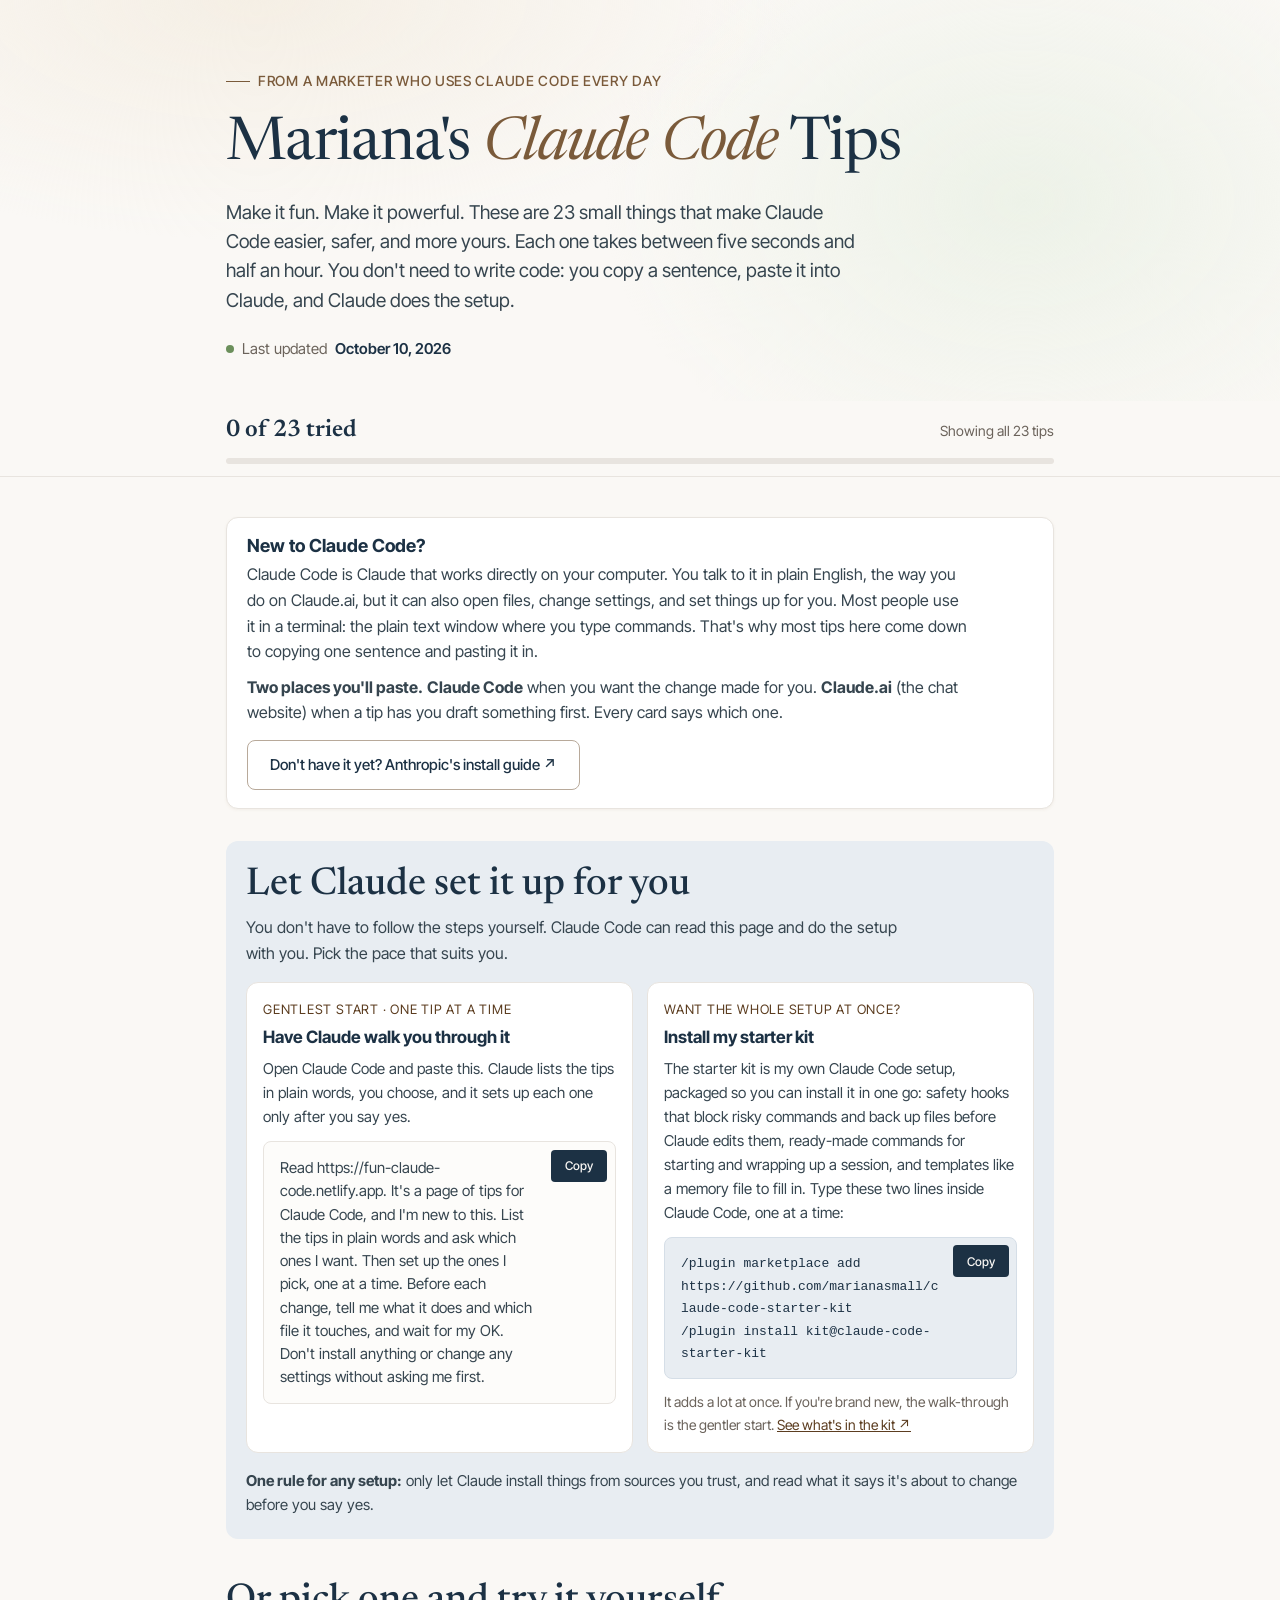
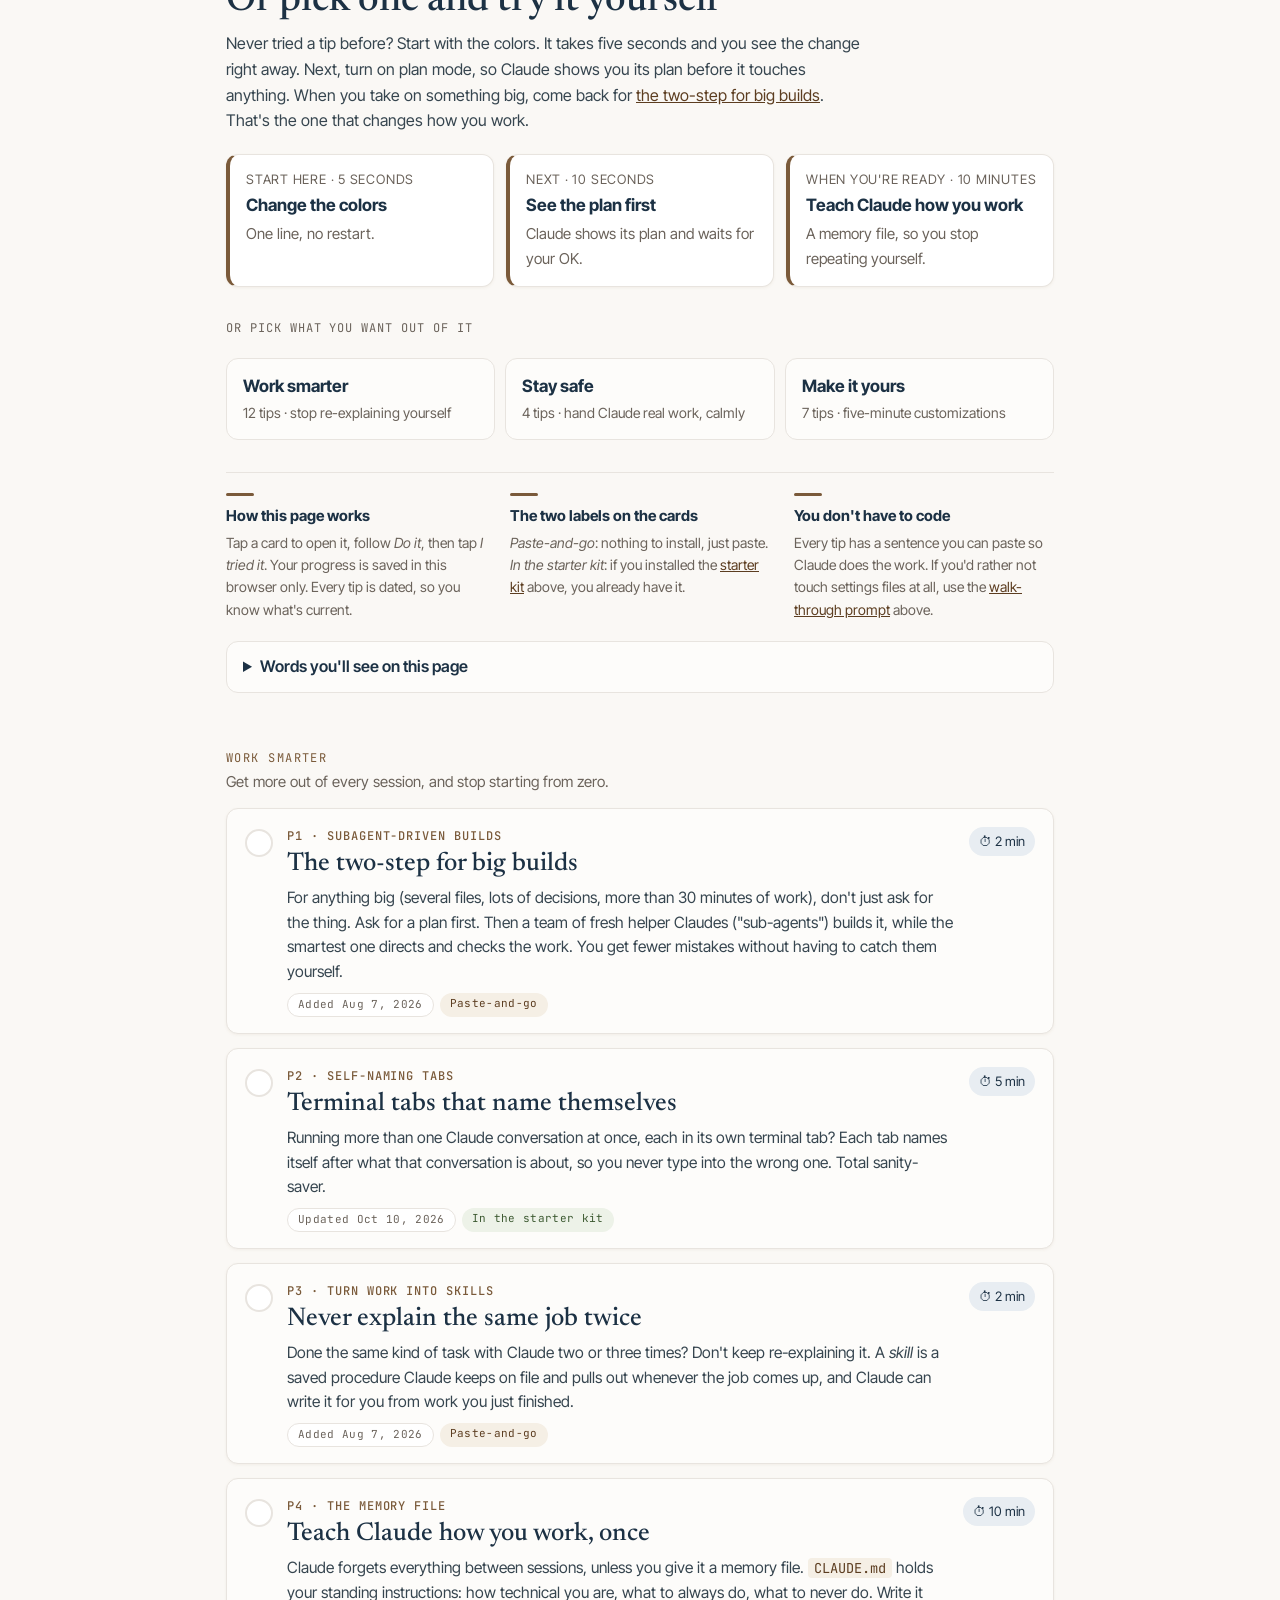
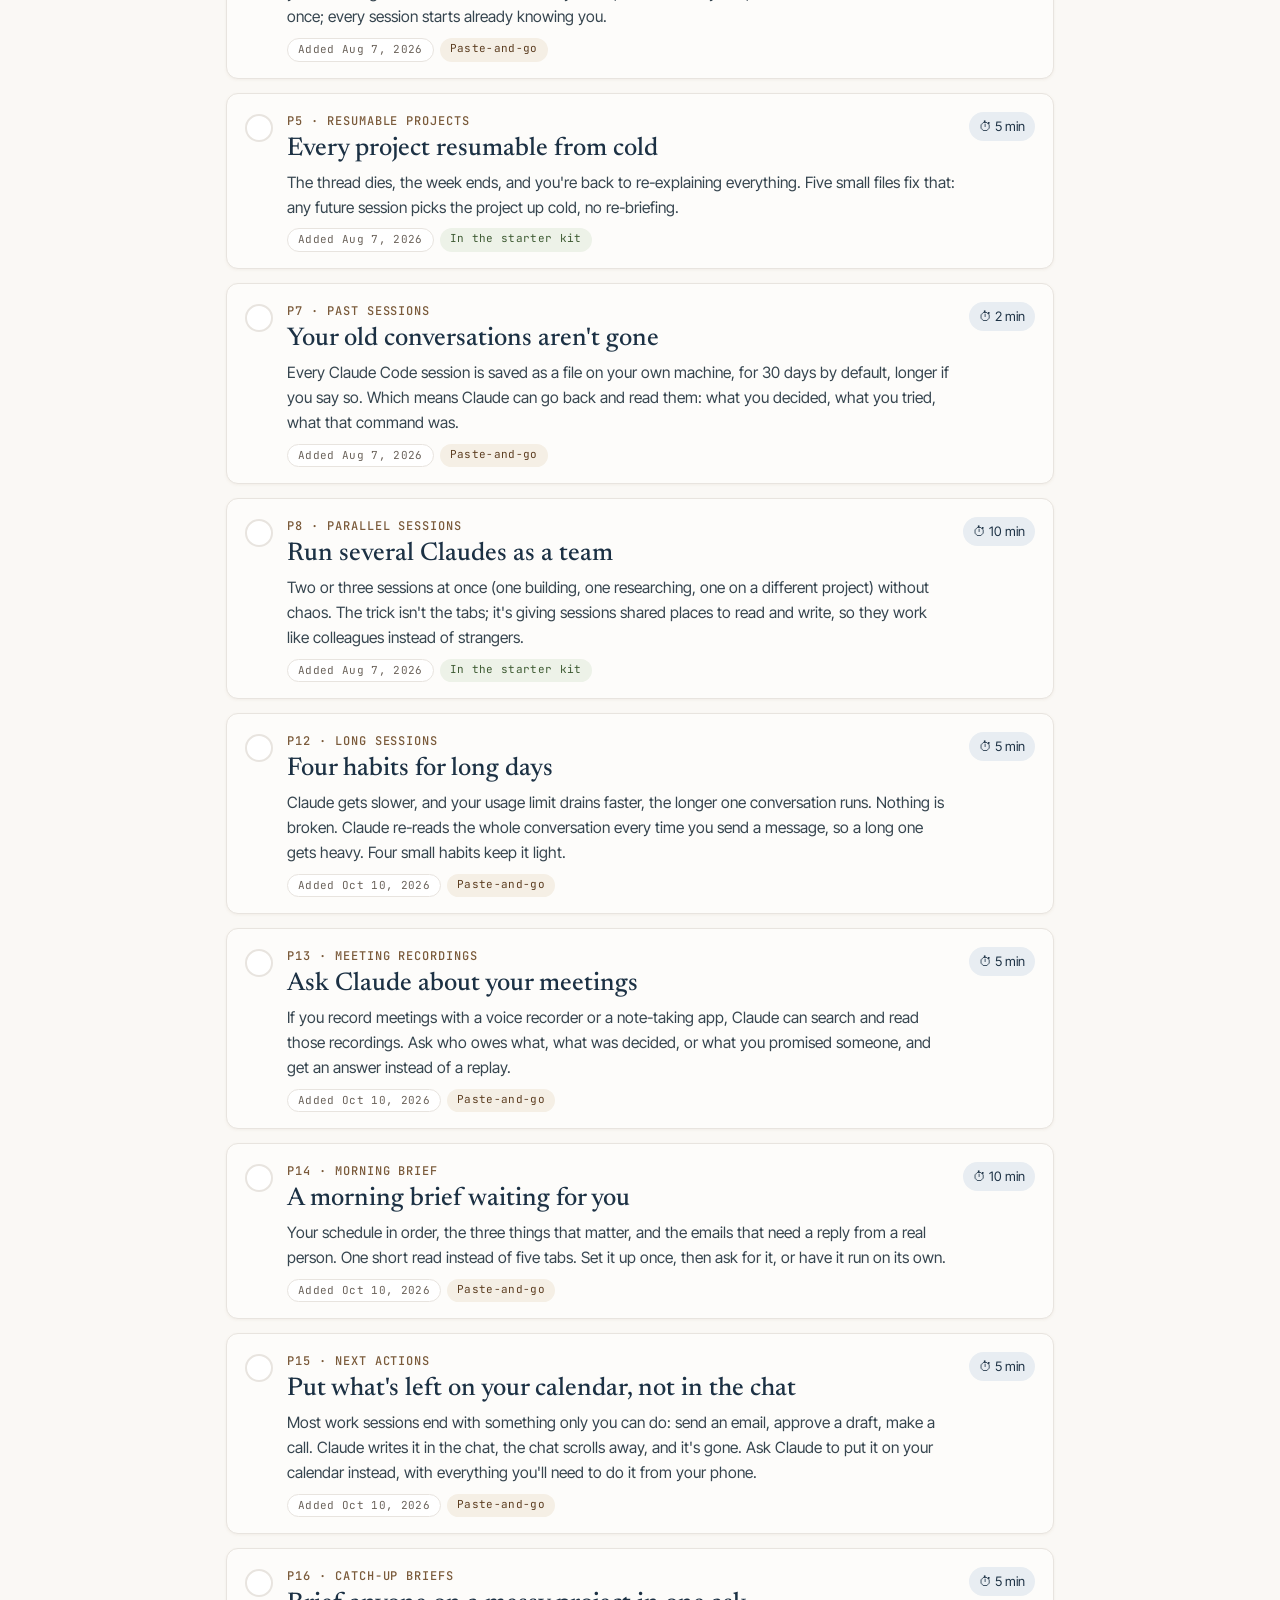
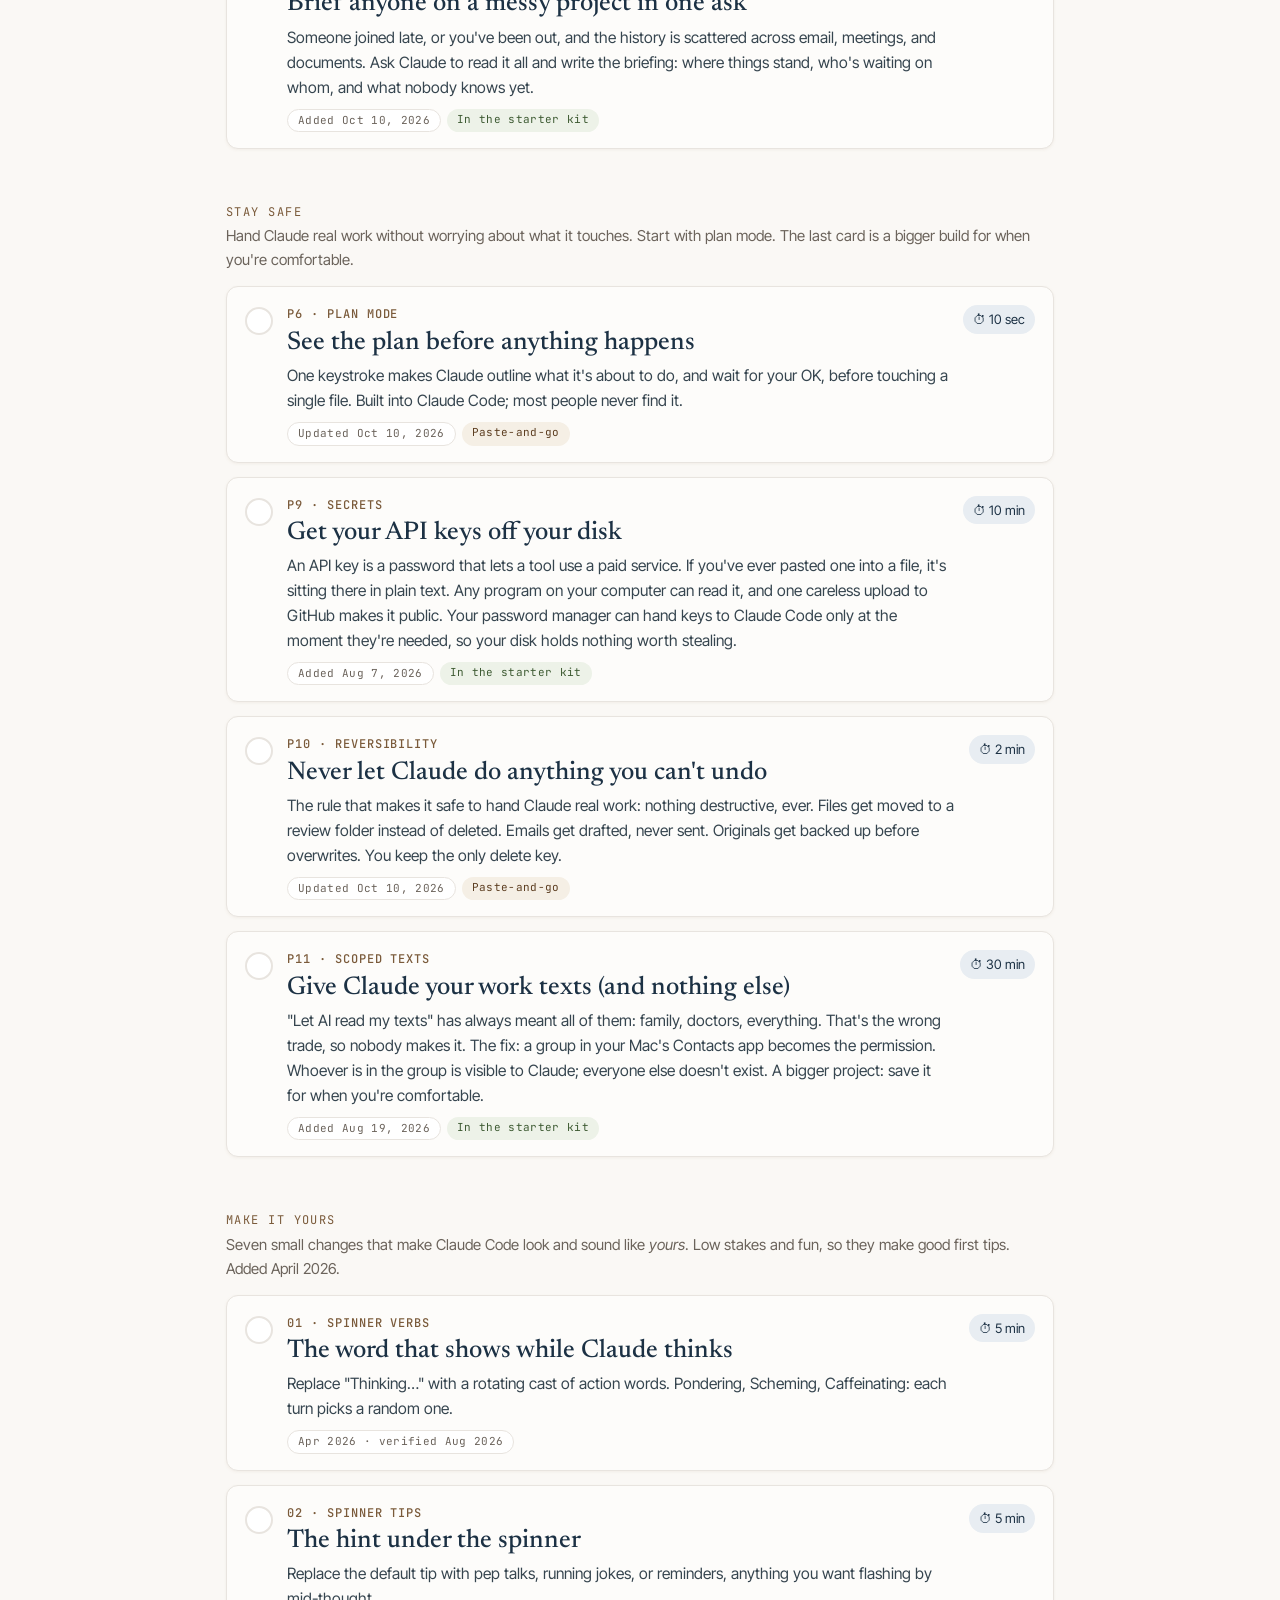
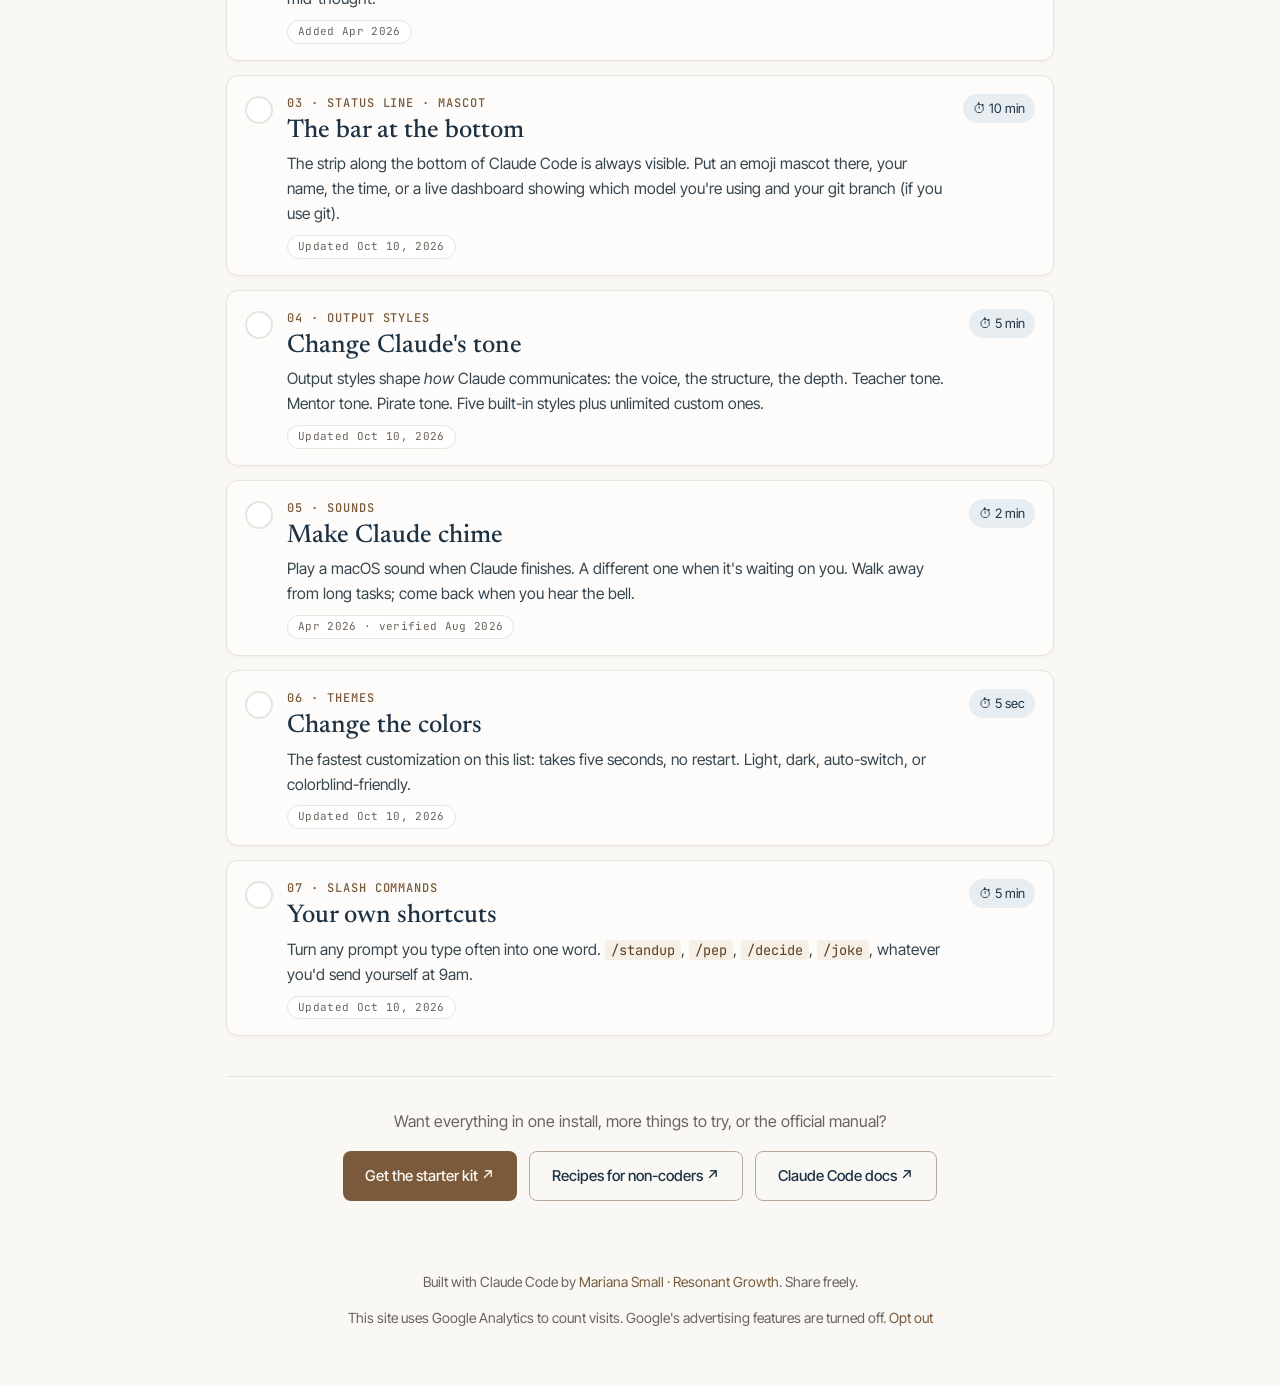
==== commit e7d1df31: "Add 5 tips P12-P16: long sessions, meeting recordings, morning brief, calendar next actions, catch-u" ====
--- a/site/index.html
+++ b/site/index.html
@@ -32,7 +32,7 @@
 
   <!--
     Step-card version (2026-10-10), live. Built with the step-card-builder skill.
-    18 tips, paste-ready text, stable anchor ids, grouped into goal buckets.
+    23 tips, paste-ready text, stable anchor ids, grouped into goal buckets.
     Deploy from a clean export (git archive) so _backups/ never ships.
   -->
   <style>
@@ -412,7 +412,7 @@
       <div class="hero-eyebrow">From a marketer who uses Claude Code every day</div>
       <h1 class="hero-title">Mariana's <em>Claude Code</em> Tips</h1>
       <p class="hero-lede">
-        Make it fun. Make it powerful. These are 18 small things that make Claude Code easier, safer, and more yours.
+        Make it fun. Make it powerful. These are 23 small things that make Claude Code easier, safer, and more yours.
         Each one takes between five seconds and half an hour. You don't need to write code: you copy a sentence,
         paste it into Claude, and Claude does the setup.
       </p>
@@ -423,10 +423,10 @@
   <div class="progress" aria-live="polite">
     <div class="wrap">
       <div class="progress-row">
-        <p class="count" id="countLabel">0 of 18 tried</p>
-        <span class="where" id="whereLabel">Showing all 18 tips</span>
+        <p class="count" id="countLabel">0 of 23 tried</p>
+        <span class="where" id="whereLabel">Showing all 23 tips</span>
       </div>
-      <div class="bar" role="progressbar" aria-label="Tips tried" aria-valuemin="0" aria-valuemax="18" aria-valuenow="0" id="bar"><span></span></div>
+      <div class="bar" role="progressbar" aria-label="Tips tried" aria-valuemin="0" aria-valuemax="23" aria-valuenow="0" id="bar"><span></span></div>
     </div>
   </div>
 
@@ -480,11 +480,11 @@
 
       <p class="pick-label" id="pick-label">Or pick what you want out of it</p>
       <div class="buckets" role="group" aria-labelledby="pick-label">
-        <button class="bucket-btn" data-pick="smarter" aria-pressed="false"><b>Work smarter</b><span>7 tips · stop re-explaining yourself</span></button>
+        <button class="bucket-btn" data-pick="smarter" aria-pressed="false"><b>Work smarter</b><span>12 tips · stop re-explaining yourself</span></button>
         <button class="bucket-btn" data-pick="safe" aria-pressed="false"><b>Stay safe</b><span>4 tips · hand Claude real work, calmly</span></button>
         <button class="bucket-btn" data-pick="yours" aria-pressed="false"><b>Make it yours</b><span>7 tips · five-minute customizations</span></button>
       </div>
-      <button class="show-all" id="showAll" hidden>Show all 18 tips</button>
+      <button class="show-all" id="showAll" hidden>Show all 23 tips</button>
 
       <div class="about">
         <div>
@@ -933,10 +933,298 @@
           </section>
         </div>
       </article>
+
+      <!-- P12 -->
+      <article class="card" id="long-days" data-step="P12" data-first-tab="do">
+        <div class="card-head" tabindex="0" aria-expanded="false">
+          <button class="check" aria-pressed="false" aria-label="Mark P12 as tried"><svg viewBox="0 0 16 16" fill="none" stroke="#fff" stroke-width="2.4"><path d="M3 8.5l3 3 7-7"/></svg></button>
+          <div>
+            <div class="eyebrow">P12 · Long sessions <span class="done-chip">Tried</span></div>
+            <h3 class="title">Four habits for long days</h3>
+            <p class="hook">Claude gets slower, and your usage limit drains faster, the longer one conversation runs. Nothing is broken. Claude re-reads the whole conversation every time you send a message, so a long one gets heavy. Four small habits keep it light.</p>
+            <div class="meta"><span class="date-pill">Added Oct 10, 2026</span><span class="path-badge path-paste">Paste-and-go</span></div>
+          </div>
+          <div class="head-right"><span class="badge">⏱ 5 min</span></div>
+        </div>
+        <div class="card-body">
+          <p class="because"><b>Because:</b> a conversation that has run all day carries everything you said since morning, and you pay for it on every message.</p>
+          <div class="tabs" role="tablist">
+            <button class="tab" role="tab" data-tab="do">Do it</button>
+            <button class="tab" role="tab" data-tab="why">Why it matters</button>
+            <button class="tab" role="tab" data-tab="short">Shortcuts</button>
+          </div>
+          <section class="panel" data-panel="do">
+            <h3>Four habits, each one a single command</h3>
+            <p>Type these inside Claude Code. You don't need all four at once; pick the one that matches your day.</p>
+            <ol>
+              <li><strong>Starting something unrelated? Type <code>/clear</code>.</strong> It begins a fresh conversation. If you'll want the old one back, type <code>/rename</code> first so you can find it later with <code>/resume</code>.</li>
+              <li><strong>Feeling slow? Type <code>/context</code>.</strong> It shows what's taking up room. Then type <code>/mcp</code> to see your connected tools and switch off any you aren't using.</li>
+              <li><strong>Pick your model at the start and stay on it.</strong> Switching models with <code>/model</code> in the middle of a task makes the next reply slower, because the new model has to re-read everything.</li>
+              <li><strong>Before a break, or between tasks, tell Claude what to keep:</strong></li>
+            </ol>
+            <div class="prompt-box">
+              <button class="copy-btn" data-copy="p19">Copy</button>
+              <div id="p19">/compact keep the decisions we made, the files we changed, and the open questions</div>
+            </div>
+            <p>That shrinks the conversation into a summary and keeps what you named. Went down the wrong path instead? <code>/rewind</code> takes you back to an earlier point.</p>
+            <div class="card-foot"><p>Tried one of the four? Tick it off.</p><button class="btn mark">I tried it</button></div>
+          </section>
+          <section class="panel" data-panel="why">
+            <div class="preview" aria-hidden="true">
+              <span class="preview-cap">What you'll see</span>
+              <div class="preview-body">
+                <span class="preview-line"><span class="prompt">&gt;</span> /context</span>
+                <span class="preview-line"><span class="dim">Conversation ▮▮▮▮▮▮▮▮▯▯</span></span>
+                <span class="preview-line"><span class="dim">Connected tools ▮▮▮▯▯▯▯▯▯▯</span></span>
+                <span class="preview-line">&nbsp;</span>
+                <span class="preview-line"><span class="prompt">&gt;</span> /compact keep the decisions and open questions</span>
+                <span class="preview-line"><span class="accent">✓ Conversation summarized</span></span>
+              </div>
+            </div>
+            <h4>The conversation is re-sent every time</h4>
+            <p>Claude has no memory between messages. Each time you write, Claude Code sends the whole conversation again, so a one-line question late in the day still carries the whole day. Claude Code reuses what it already processed to keep this cheap, but that stored copy expires if you step away for a while. The first message after a long break is the slow, expensive one.</p>
+            <p><strong>Why <code>/clear</code> beats <code>/compact</code> for a fresh start:</strong> compacting has to read the whole conversation to summarize it, so it isn't free. Clearing is. Use <code>/compact</code> when you want to keep the thread, and <code>/clear</code> when you don't.</p>
+            <p class="docs-link"><a href="https://code.claude.com/docs/en/costs" target="_blank" rel="noopener noreferrer">📖 Official docs: Manage costs ↗</a></p>
+          </section>
+          <section class="panel" data-panel="short">
+            <h3>Write the instruction once</h3>
+            <h4>Tell Claude what to keep every time it compacts</h4>
+            <p>Claude also compacts on its own when a conversation gets full. Paste this so it knows what matters when that happens:</p>
+            <div class="prompt-box">
+              <button class="copy-btn" data-copy="p20">Copy</button>
+              <div id="p20">Add a "Compact instructions" section to my CLAUDE.md that tells you what to keep when a conversation is compacted: the decisions we made, the files we changed, anything waiting on me, and my standing rules.</div>
+            </div>
+            <p>CLAUDE.md is the memory file from <a href="#claude-md">P4</a>. The new section takes effect in your next conversation.</p>
+            <p class="docs-link"><a href="https://github.com/marianasmall/claude-code-starter-kit/blob/main/docs/context-budget-primer.md" target="_blank" rel="noopener noreferrer">📖 The full primer: context budget ↗</a></p>
+          </section>
+        </div>
+      </article>
+
+      <!-- P13 -->
+      <article class="card" id="meeting-notes" data-step="P13" data-first-tab="do">
+        <div class="card-head" tabindex="0" aria-expanded="false">
+          <button class="check" aria-pressed="false" aria-label="Mark P13 as tried"><svg viewBox="0 0 16 16" fill="none" stroke="#fff" stroke-width="2.4"><path d="M3 8.5l3 3 7-7"/></svg></button>
+          <div>
+            <div class="eyebrow">P13 · Meeting recordings <span class="done-chip">Tried</span></div>
+            <h3 class="title">Ask Claude about your meetings</h3>
+            <p class="hook">If you record meetings with a voice recorder or a note-taking app, Claude can search and read those recordings. Ask who owes what, what was decided, or what you promised someone, and get an answer instead of a replay.</p>
+            <div class="meta"><span class="date-pill">Added Oct 10, 2026</span><span class="path-badge path-paste">Paste-and-go</span></div>
+          </div>
+          <div class="head-right"><span class="badge">⏱ 5 min</span></div>
+        </div>
+        <div class="card-body">
+          <p class="because"><b>Because:</b> the decisions are in the recordings, and nobody has time to listen back.</p>
+          <div class="tabs" role="tablist">
+            <button class="tab" role="tab" data-tab="do">Do it</button>
+            <button class="tab" role="tab" data-tab="why">Why it matters</button>
+            <button class="tab" role="tab" data-tab="further">Go further</button>
+          </div>
+          <section class="panel" data-panel="do">
+            <h3>Connect your recorder, then ask</h3>
+            <ol>
+              <li>In claude.ai, open the left sidebar and go to <strong>Customize &gt; Connectors</strong>.</li>
+              <li>Search for your meeting recorder or note-taking app. If it's listed, click <strong>Connect</strong> and sign in with the account your recordings live in.</li>
+              <li>Check it worked by pasting this:</li>
+            </ol>
+            <div class="prompt-box">
+              <button class="copy-btn" data-copy="p21">Copy</button>
+              <div id="p21">List my five most recent meeting recordings, with the date and title of each.</div>
+            </div>
+            <p>If you see your latest recordings, you're set. If the list is empty, the recorder is probably signed in to a different account, or its cloud sync is off.</p>
+            <p>Then ask the questions you actually have: <em>"Summarize yesterday's meeting and list who owes what."</em> or <em>"What did I promise in my last call with a client?"</em></p>
+            <p class="section-note"><strong>On a work plan?</strong> On Team and Enterprise plans, an admin may need to switch a connector on before members can connect it. Not every recorder has a connector. If yours isn't in the list, this tip won't work yet.</p>
+            <div class="card-foot"><p>Got an answer from a recording? Tick it off.</p><button class="btn mark">I tried it</button></div>
+          </section>
+          <section class="panel" data-panel="why">
+            <div class="preview" aria-hidden="true">
+              <span class="preview-cap">What you'll see</span>
+              <div class="preview-body">
+                <span class="preview-line"><span class="prompt">&gt;</span> what did we decide about the launch date?</span>
+                <span class="preview-line"><span class="pulse">⠋</span> <span class="accent">Searching recordings…</span></span>
+                <span class="preview-line"><span class="accent">✓ Found it</span> <span class="dim">· Tuesday's team call: moved to the 14th,</span></span>
+                <span class="preview-line"><span class="dim">Sam confirms the vendor by Friday.</span></span>
+              </div>
+            </div>
+            <p><strong>What it can do:</strong> find recordings by name, keyword, or date; read the full transcript; read the app's own summary and action items. It reads. It can't delete or change anything.</p>
+            <p><strong>One honest caveat:</strong> transcripts are machine-written. Names and unusual words often come out wrong, and some apps clean up the wording. Use them to find things fast. When exact words matter, check the original recording.</p>
+            <p><strong>Think about what gets recorded.</strong> A recorder that's always on picks up everything, including calls you wouldn't want anywhere else. Connect only the account you're comfortable with Claude reading.</p>
+          </section>
+          <section class="panel" data-panel="further">
+            <h3>Talk to Claude while you record</h3>
+            <h4>A spoken prefix makes the important lines findable</h4>
+            <p>Pick a phrase and say it out loud during meetings, like <em>"for Claude: remind me to send the deck."</em> Later, ask Claude to find everything you said after that phrase. Those lines are short, explicit instructions, so they're easy to miss in a long transcript and easy to find by the phrase.</p>
+            <p>Connectors also work in Claude Code. Your connected tools come along with your Claude account, and <code>/mcp</code> shows them. Not sure which connectors are worth adding? The kit's <a href="https://github.com/marianasmall/claude-code-starter-kit/blob/main/docs/choosing-plugins-and-connectors-primer.md" target="_blank" rel="noopener noreferrer">plugins and connectors primer</a> walks through it.</p>
+          </section>
+        </div>
+      </article>
+
+      <!-- P14 -->
+      <article class="card" id="morning-brief" data-step="P14" data-first-tab="do">
+        <div class="card-head" tabindex="0" aria-expanded="false">
+          <button class="check" aria-pressed="false" aria-label="Mark P14 as tried"><svg viewBox="0 0 16 16" fill="none" stroke="#fff" stroke-width="2.4"><path d="M3 8.5l3 3 7-7"/></svg></button>
+          <div>
+            <div class="eyebrow">P14 · Morning brief <span class="done-chip">Tried</span></div>
+            <h3 class="title">A morning brief waiting for you</h3>
+            <p class="hook">Your schedule in order, the three things that matter, and the emails that need a reply from a real person. One short read instead of five tabs. Set it up once, then ask for it, or have it run on its own.</p>
+            <div class="meta"><span class="date-pill">Added Oct 10, 2026</span><span class="path-badge path-paste">Paste-and-go</span></div>
+          </div>
+          <div class="head-right"><span class="badge">⏱ 10 min</span></div>
+        </div>
+        <div class="card-body">
+          <p class="because"><b>Because:</b> piecing your day together from a calendar and an inbox is a chore, and Claude is good at chores.</p>
+          <div class="tabs" role="tablist">
+            <button class="tab" role="tab" data-tab="do">Do it</button>
+            <button class="tab" role="tab" data-tab="why">Why it matters</button>
+            <button class="tab" role="tab" data-tab="short">Shortcuts</button>
+          </div>
+          <section class="panel" data-panel="do">
+            <h3>Connect your calendar and inbox, then paste</h3>
+            <ol>
+              <li>Connect Google Calendar and Gmail. In claude.ai, that's <strong>Customize &gt; Connectors</strong>. In Claude Code, type <code>/mcp</code>. You sign in once in a browser window and approve access.</li>
+              <li>Paste this:</li>
+            </ol>
+            <div class="prompt-box">
+              <button class="copy-btn" data-copy="p22">Copy</button>
+              <div id="p22">Check my calendar for today and give me a short morning brief: 1) My schedule for today, in order, with times. 2) My top 3 priorities, pulled from my calendar and from anything urgent in my unread email. 3) Emails that need a reply: only messages from real people I know or work with, not newsletters or automated notices. Keep it short enough to read in under a minute. Read only: don't send or change anything.</div>
+            </div>
+            <p>A good first brief names real meetings and real senders. If it's vague, say so. If it misses an email you'd expect, tell it what to always include, like <em>"anything from my accountant."</em> Claude will use that next time.</p>
+            <div class="card-foot"><p>Got your first brief? Tick it off.</p><button class="btn mark">I tried it</button></div>
+          </section>
+          <section class="panel" data-panel="why">
+            <div class="preview" aria-hidden="true">
+              <span class="preview-cap">What you'll see</span>
+              <div class="preview-body">
+                <span class="preview-line"><span class="accent">9:00</span> Team check-in <span class="dim">· 10:30 Vendor call · 2:00 Review</span></span>
+                <span class="preview-line"><span class="accent">Top 3:</span> 1. Send the revised quote</span>
+                <span class="preview-line">2. Prep for the vendor call  3. Approve the draft</span>
+                <span class="preview-line"><span class="dim">Needs a reply: Dana (contract question)</span></span>
+              </div>
+            </div>
+            <p><strong>Why it works:</strong> the brief isn't clever. It saves the few minutes you'd spend hopping between your calendar and inbox before you start. Because it only reads, there's nothing to undo.</p>
+            <p><strong>If you travel,</strong> say which time zone to use. If you keep work and personal calendars apart, say which ones to check. Claude reads your main calendar unless you tell it otherwise.</p>
+          </section>
+          <section class="panel" data-panel="short">
+            <h3>Make it a habit</h3>
+            <h4>Three ways, from most hands-on to least</h4>
+            <ul>
+              <li><strong>Keep it manual.</strong> Each morning, say <em>"run my morning brief."</em></li>
+              <li><strong>Make it a command.</strong> Ask Claude to save the prompt as a slash command called <code>/morning-brief</code>, then type that each morning. See <a href="#slash">Fun 07</a>.</li>
+              <li><strong>Schedule it.</strong> Ask Claude to set it up to run every weekday morning with the <code>/schedule</code> command. It then runs without you opening anything.</li>
+            </ul>
+            <p>Want it somewhere you'll actually see it? Ask Claude to put each brief in a draft email to yourself instead of the chat.</p>
+            <p class="docs-link"><a href="https://github.com/marianasmall/claude-code-starter-kit/blob/main/docs/automation-recipes/01-morning-brief.md" target="_blank" rel="noopener noreferrer">📖 The full recipe, with variations ↗</a></p>
+          </section>
+        </div>
+      </article>
+
+      <!-- P15 -->
+      <article class="card" id="calendar-handoff" data-step="P15" data-first-tab="do">
+        <div class="card-head" tabindex="0" aria-expanded="false">
+          <button class="check" aria-pressed="false" aria-label="Mark P15 as tried"><svg viewBox="0 0 16 16" fill="none" stroke="#fff" stroke-width="2.4"><path d="M3 8.5l3 3 7-7"/></svg></button>
+          <div>
+            <div class="eyebrow">P15 · Next actions <span class="done-chip">Tried</span></div>
+            <h3 class="title">Put what's left on your calendar, not in the chat</h3>
+            <p class="hook">Most work sessions end with something only you can do: send an email, approve a draft, make a call. Claude writes it in the chat, the chat scrolls away, and it's gone. Ask Claude to put it on your calendar instead, with everything you'll need to do it from your phone.</p>
+            <div class="meta"><span class="date-pill">Added Oct 10, 2026</span><span class="path-badge path-paste">Paste-and-go</span></div>
+          </div>
+          <div class="head-right"><span class="badge">⏱ 5 min</span></div>
+        </div>
+        <div class="card-body">
+          <p class="because"><b>Because:</b> a chat only helps if you remember to go back and look. A calendar comes and finds you.</p>
+          <div class="tabs" role="tablist">
+            <button class="tab" role="tab" data-tab="do">Do it</button>
+            <button class="tab" role="tab" data-tab="why">Why it matters</button>
+            <button class="tab" role="tab" data-tab="short">Shortcuts</button>
+          </div>
+          <section class="panel" data-panel="do">
+            <h3>Add one standing rule</h3>
+            <p>First, connect your calendar so Claude can create events (<strong>Customize &gt; Connectors</strong> in claude.ai, or <code>/mcp</code> in Claude Code). Then paste this into Claude Code:</p>
+            <div class="prompt-box">
+              <button class="copy-btn" data-copy="p23">Copy</button>
+              <div id="p23">Add this standing rule to my CLAUDE.md: "Schedule anything I need to do later. When we finish something and it ends with an action only I can take (an email to send, an approval, a decision, a login-gated edit), create a calendar event for it right then. Don't just tell me in chat. Every event description must include the exact steps, every link and file path I need, which account to sign in as, and why it matters. Never put a password in an event; say where it's stored. The test: I can act on that event alone, from my phone, weeks later. Check my calendar first for conflicts and duplicates, group related items into one slot, default to 15 minutes, and never send invitations to other people."</div>
+            </div>
+            <p>It has to live in your memory file (<a href="#claude-md">P4</a>). Pasted into a single chat, it applies once and then disappears.</p>
+            <p><strong>Then test it.</strong> End a real session with something that's waiting on you. Open the event on your phone. Can you do the thing from what's written there, without asking Claude where anything is? If not, tell Claude what was missing.</p>
+            <div class="card-foot"><p>Got a real event out of it? Tick it off.</p><button class="btn mark">I tried it</button></div>
+          </section>
+          <section class="panel" data-panel="why">
+            <div class="preview" aria-hidden="true">
+              <span class="preview-cap">What you'll see</span>
+              <div class="preview-body">
+                <span class="preview-line"><span class="accent">✓ Event created</span> <span class="dim">· Thu 9:00 · 15 min</span></span>
+                <span class="preview-line">Review and send the revised quote</span>
+                <span class="preview-line"><span class="dim">Steps, file path, and the email draft are in the notes.</span></span>
+                <span class="preview-line"><span class="dim">Nothing sent. Nobody invited.</span></span>
+              </div>
+            </div>
+            <p><strong>Locations are the difference between a reminder and a working instruction.</strong> An event that says "send the deck" without saying where the deck is just sends you back to Claude to ask. That's the interruption the event was supposed to replace.</p>
+            <p><strong>Only things waiting on you belong there.</strong> If everything becomes an event, the calendar stops meaning anything. Work Claude can do itself should just get done.</p>
+          </section>
+          <section class="panel" data-panel="short">
+            <h3>Work you'll pick back up later</h3>
+            <h4>A paste-ready block, inside the event</h4>
+            <p>When the next step is "keep going on this project," ask Claude to end the event description with a block you can paste into a fresh conversation: what the work is, where everything lives, what's done, what's next, and what not to touch. Your phone is then enough to restart the work.</p>
+            <p>Keep work and personal calendars apart? Say which is which in the rule, or Claude will use your main one.</p>
+            <p class="docs-link"><a href="https://github.com/marianasmall/claude-code-starter-kit/blob/main/docs/calendar-handoff-primer.md" target="_blank" rel="noopener noreferrer">📖 The full primer: calendar handoff ↗</a></p>
+          </section>
+        </div>
+      </article>
+
+      <!-- P16 -->
+      <article class="card" id="bring-up-to-speed" data-step="P16" data-first-tab="do">
+        <div class="card-head" tabindex="0" aria-expanded="false">
+          <button class="check" aria-pressed="false" aria-label="Mark P16 as tried"><svg viewBox="0 0 16 16" fill="none" stroke="#fff" stroke-width="2.4"><path d="M3 8.5l3 3 7-7"/></svg></button>
+          <div>
+            <div class="eyebrow">P16 · Catch-up briefs <span class="done-chip">Tried</span></div>
+            <h3 class="title">Brief anyone on a messy project in one ask</h3>
+            <p class="hook">Someone joined late, or you've been out, and the history is scattered across email, meetings, and documents. Ask Claude to read it all and write the briefing: where things stand, who's waiting on whom, and what nobody knows yet.</p>
+            <div class="meta"><span class="date-pill">Added Oct 10, 2026</span><span class="path-badge path-kit">In the starter kit</span></div>
+          </div>
+          <div class="head-right"><span class="badge">⏱ 5 min</span></div>
+        </div>
+        <div class="card-body">
+          <p class="because"><b>Because:</b> the person catching up needs to decide something, not spend a day reconstructing history.</p>
+          <div class="tabs" role="tablist">
+            <button class="tab" role="tab" data-tab="do">Do it</button>
+            <button class="tab" role="tab" data-tab="why">Why it matters</button>
+            <button class="tab" role="tab" data-tab="short">Shortcuts</button>
+          </div>
+          <section class="panel" data-panel="do">
+            <h3>Paste this with a name and a project</h3>
+            <p>Works best with your email and calendar connected (see <a href="#morning-brief">P14</a>). Without them, Claude will ask you to paste in the key threads.</p>
+            <div class="prompt-box">
+              <button class="copy-btn" data-copy="p24">Copy</button>
+              <div id="p24">Bring <span class="slot">[PERSON]</span> up to speed on <span class="slot">[PROJECT]</span>. Look through my email, calendar, and any connected tools, newest first. Start with a three-sentence bottom line: what's true, what's blocked, and who has the next move. Then give me a timeline of who was waiting on whom, a who's-who, open items with an owner and how long each has been sitting, and a list of what the record can't tell us. Leave out anything private that <span class="slot">[PERSON]</span> shouldn't see, and tell me what you left out.</div>
+            </div>
+            <p>Read the brief yourself before it goes to anyone. Claude shows you what it found and what it left out, so you decide what the reader sees.</p>
+            <div class="card-foot"><p>Briefed someone? Tick it off.</p><button class="btn mark">I tried it</button></div>
+          </section>
+          <section class="panel" data-panel="why">
+            <div class="preview" aria-hidden="true">
+              <span class="preview-cap">What you'll see</span>
+              <div class="preview-body">
+                <span class="preview-line"><span class="prompt">&gt;</span> Bring Pat up to speed on the website move.</span>
+                <span class="preview-line"><span class="pulse">⠋</span> <span class="accent">Reading 3 weeks of email and 2 meetings…</span></span>
+                <span class="preview-line"><span class="accent">Bottom line:</span> blocked on the vendor's login.</span>
+                <span class="preview-line"><span class="dim">Next move is yours. Open since Sept 18.</span></span>
+              </div>
+            </div>
+            <p><strong>Not all sources are equal, and the brief says so.</strong> Original emails and documents count most. Meeting transcripts are useful but machine-cleaned, so they're never treated as exact quotes. Anyone's memory counts least. A claim that rests on a transcript or a recollection gets checked against something stronger or marked as unverified.</p>
+            <p><strong>It names the blind spot.</strong> The gap between when the record starts and when the reader first got access is where most confusion lives. The brief marks it instead of guessing.</p>
+          </section>
+          <section class="panel" data-panel="short">
+            <div class="kit-note">
+              <strong>Already installed the starter kit?</strong> This ships as the <code>bring-up-to-speed</code> skill. Ask for it in plain words, like <em>"bring Pat up to speed on the website move,"</em> and Claude uses it.
+            </div>
+            <p>The skill can also draft a call agenda and a ready-to-send email to whoever owes answers. Say so in your ask. Claude drafts the email for you to review. It doesn't send it.</p>
+            <p class="docs-link"><a href="https://github.com/marianasmall/claude-code-starter-kit/blob/main/skills/bring-up-to-speed/SKILL.md" target="_blank" rel="noopener noreferrer">📖 Read the skill ↗</a></p>
+          </section>
+        </div>
+      </article>
     </section>
 
     <!-- ================================================================ -->
-    <!-- BUCKET 2: STAY SAFE                                              -->
+    <!-- BUCKET 2: STAY SAFE                                             -->
     <!-- ================================================================ -->
     <section class="bucket" id="stay-safe" data-bucket="safe" aria-labelledby="h-safe">
       <div class="section-label" id="h-safe">Stay safe</div>
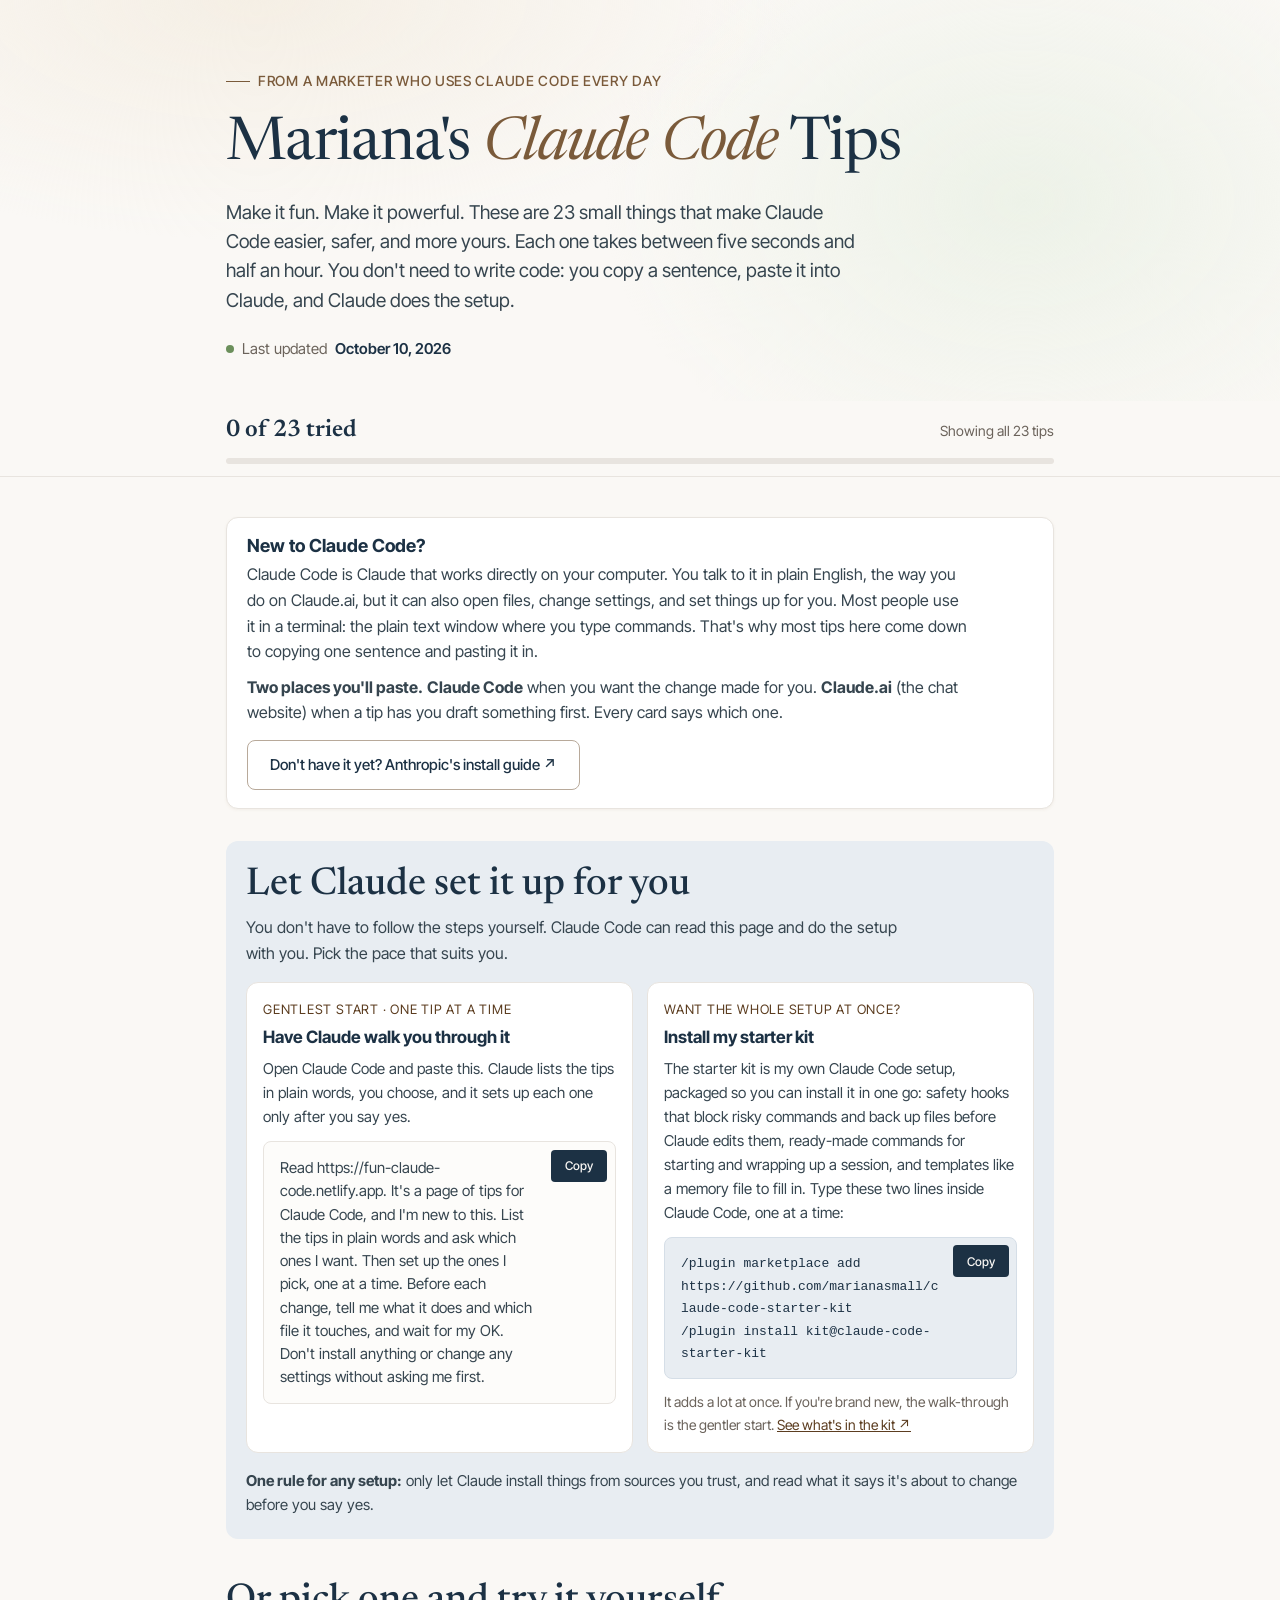
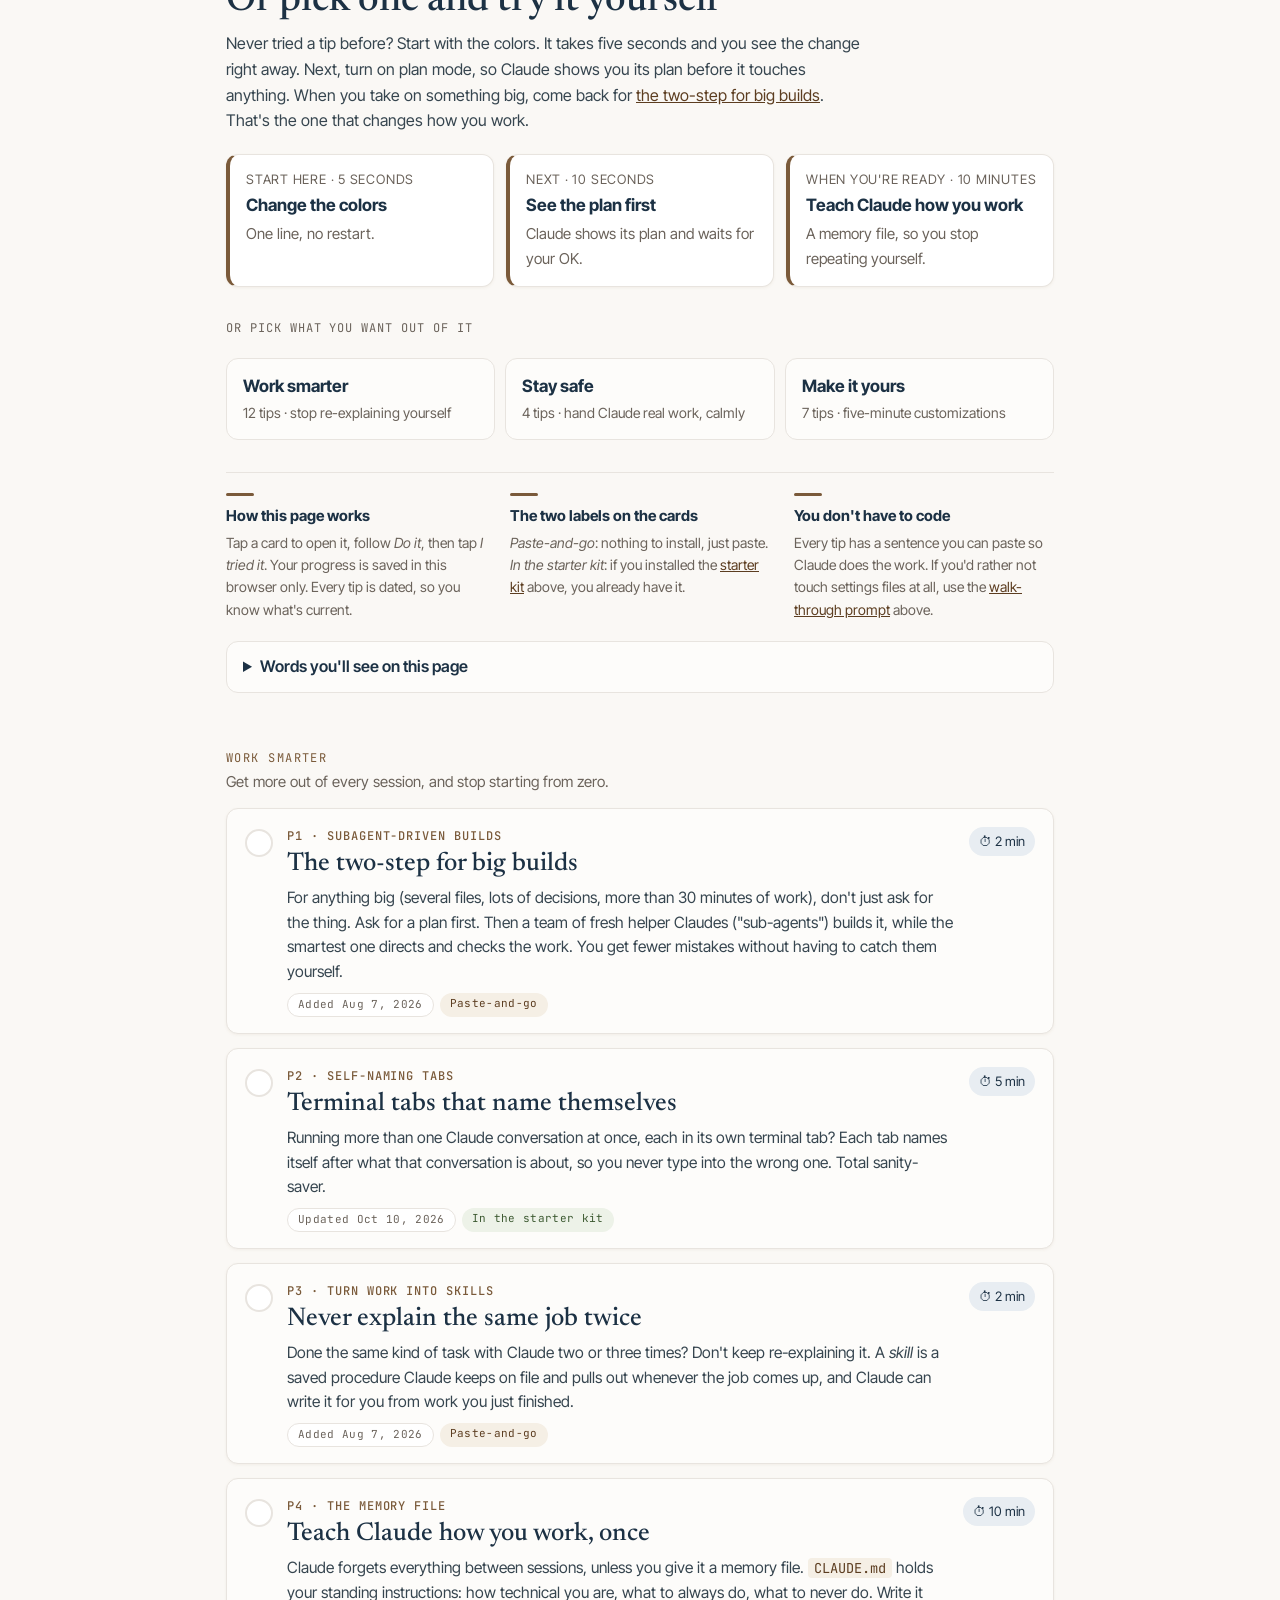
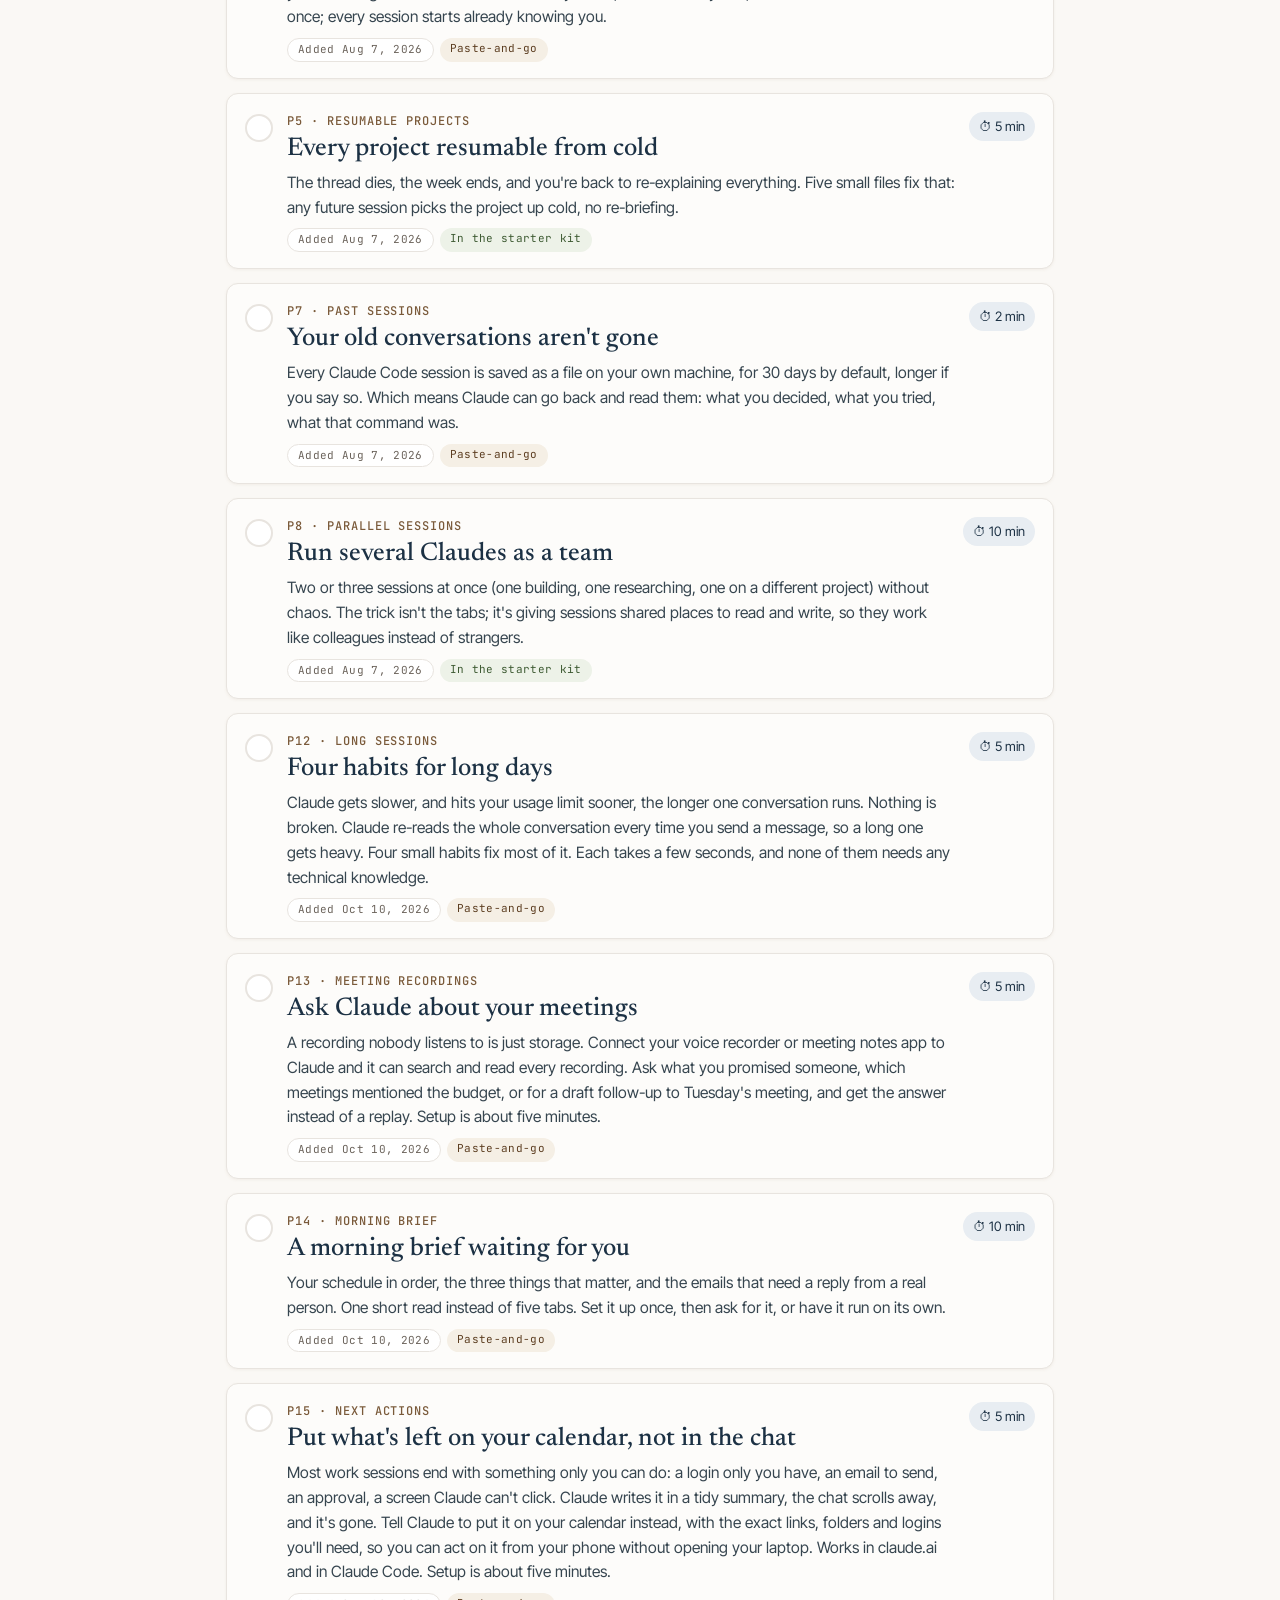
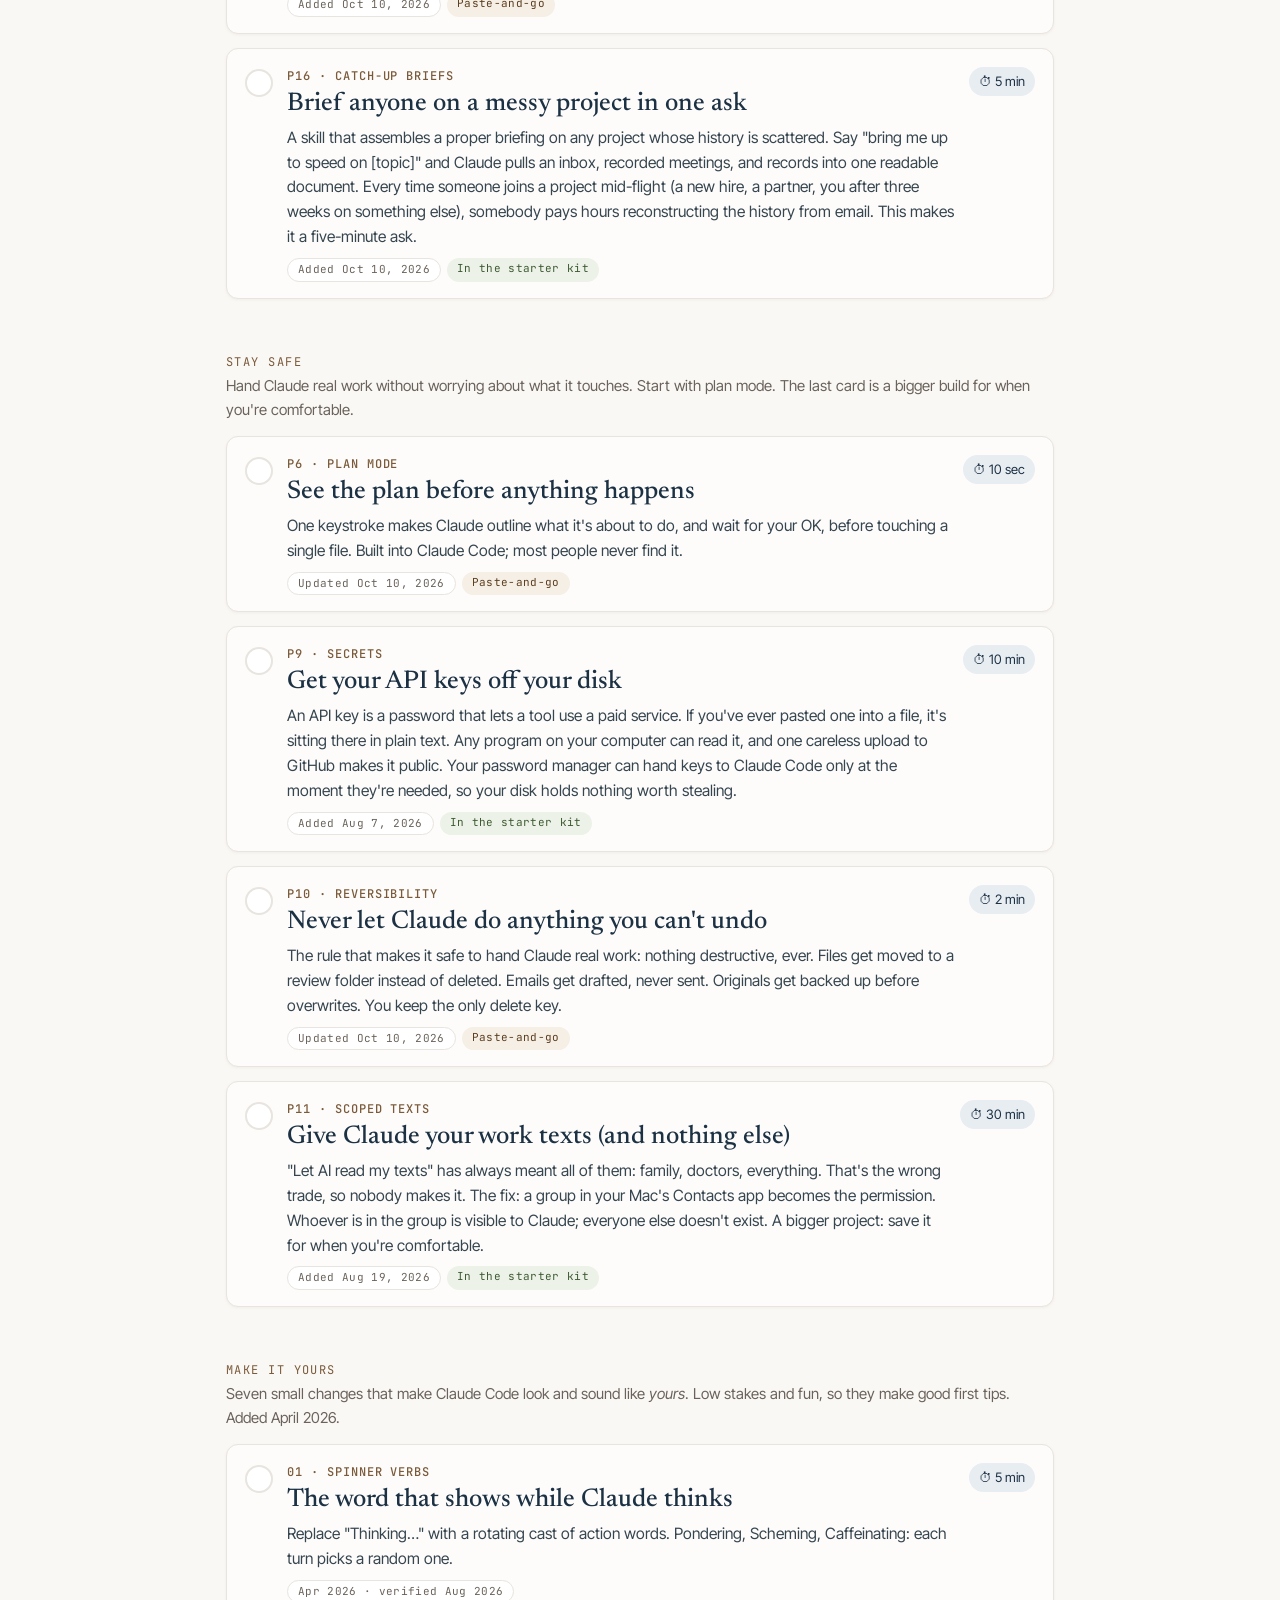
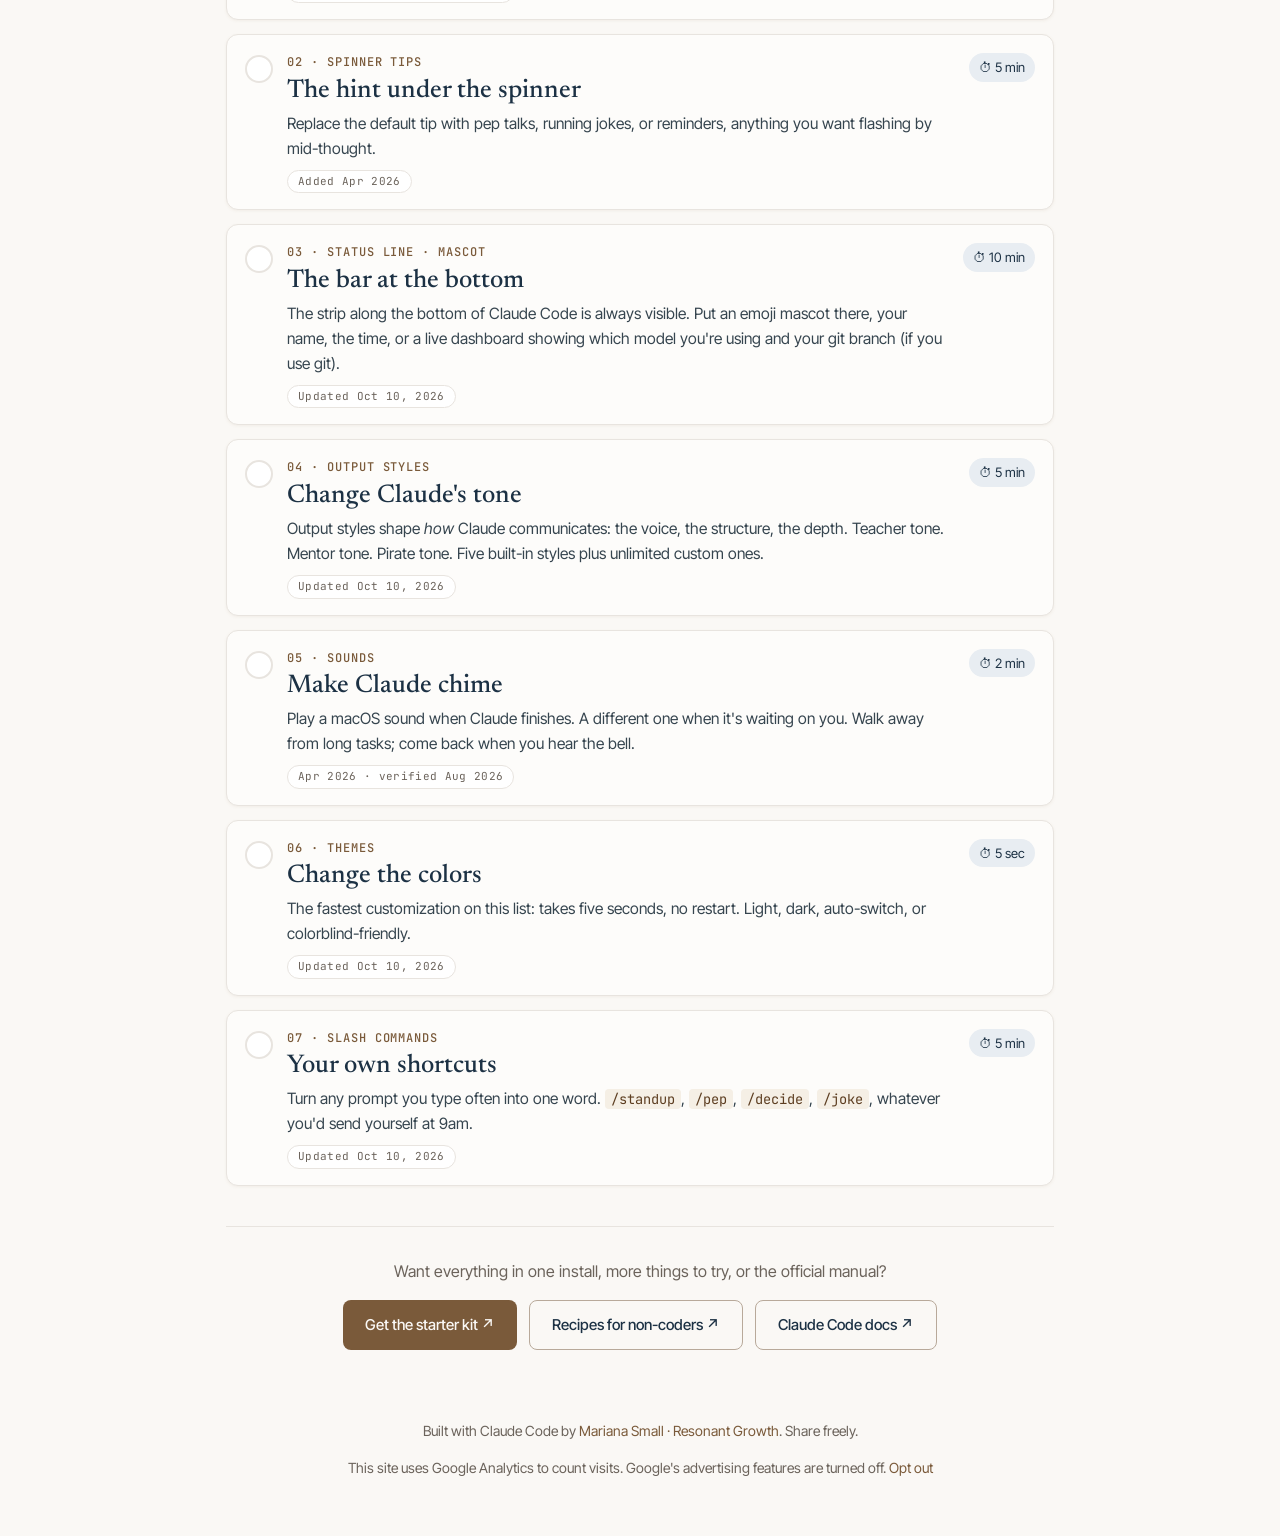
==== commit 7999c23a: "Restore original substance in P12, P13, P15, P16 (caveats, verify steps, why-bother, make-it-yours) " ====
--- a/site/index.html
+++ b/site/index.html
@@ -941,7 +941,7 @@
           <div>
             <div class="eyebrow">P12 · Long sessions <span class="done-chip">Tried</span></div>
             <h3 class="title">Four habits for long days</h3>
-            <p class="hook">Claude gets slower, and your usage limit drains faster, the longer one conversation runs. Nothing is broken. Claude re-reads the whole conversation every time you send a message, so a long one gets heavy. Four small habits keep it light.</p>
+            <p class="hook">Claude gets slower, and hits your usage limit sooner, the longer one conversation runs. Nothing is broken. Claude re-reads the whole conversation every time you send a message, so a long one gets heavy. Four small habits fix most of it. Each takes a few seconds, and none of them needs any technical knowledge.</p>
             <div class="meta"><span class="date-pill">Added Oct 10, 2026</span><span class="path-badge path-paste">Paste-and-go</span></div>
           </div>
           <div class="head-right"><span class="badge">⏱ 5 min</span></div>
@@ -955,18 +955,18 @@
           </div>
           <section class="panel" data-panel="do">
             <h3>Four habits, each one a single command</h3>
-            <p>Type these inside Claude Code. You don't need all four at once; pick the one that matches your day.</p>
+            <p>Anything that starts with a slash is just something you type into Claude Code and press enter. It isn't code, and there's nothing to install. You don't need all four habits at once; pick the one that matches your day.</p>
             <ol>
-              <li><strong>Starting something unrelated? Type <code>/clear</code>.</strong> It begins a fresh conversation. If you'll want the old one back, type <code>/rename</code> first so you can find it later with <code>/resume</code>.</li>
-              <li><strong>Feeling slow? Type <code>/context</code>.</strong> It shows what's taking up room. Then type <code>/mcp</code> to see your connected tools and switch off any you aren't using.</li>
-              <li><strong>Pick your model at the start and stay on it.</strong> Switching models with <code>/model</code> in the middle of a task makes the next reply slower, because the new model has to re-read everything.</li>
-              <li><strong>Before a break, or between tasks, tell Claude what to keep:</strong></li>
+              <li><strong>Starting something unrelated? Type <code>/clear</code>.</strong> It begins a fresh conversation. Without it, the invoice you finished is still in the conversation while you ask about a press release, and Claude keeps re-reading it all afternoon. If you'll want the old conversation back, type <code>/rename</code> first to name it, then clear. Reopen it later with <code>/resume</code>.</li>
+              <li><strong>Sitting down for a long session? Type <code>/context</code>.</strong> It shows what's already in the conversation before you've typed a word, and how much room each thing takes. Every connected tool (Gmail, Drive, a spreadsheet app) describes itself at the start of every message, whether you use it that day or not. Type <code>/mcp</code> to switch off the ones you don't need. (MCP is just the name for those connections.)</li>
+              <li><strong>Pick your model at the start, then leave it alone.</strong> Switching with <code>/model</code> halfway through makes the next reply slower, because the new model has to read everything from the beginning. Turning on fast mode mid-session does the same. Bigger isn't automatically better: a smaller model is quicker and handles precise, well-described or mechanical jobs well. Keep the biggest for work that's genuinely hard or vague.</li>
+              <li><strong>Tidy up before you walk away, not after you come back.</strong> On a Claude subscription, Claude keeps your conversation quick to reload for about an hour. Heading into a meeting, or stopping for the day? Tell Claude what to keep and compact first:</li>
             </ol>
             <div class="prompt-box">
               <button class="copy-btn" data-copy="p19">Copy</button>
               <div id="p19">/compact keep the decisions we made, the files we changed, and the open questions</div>
             </div>
-            <p>That shrinks the conversation into a summary and keeps what you named. Went down the wrong path instead? <code>/rewind</code> takes you back to an earlier point.</p>
+            <p>That swaps the long conversation for a short summary that keeps what you named. Do it an hour later and Claude pays full price for one last complete read first.</p>
             <div class="card-foot"><p>Tried one of the four? Tick it off.</p><button class="btn mark">I tried it</button></div>
           </section>
           <section class="panel" data-panel="why">
@@ -981,12 +981,22 @@
                 <span class="preview-line"><span class="accent">✓ Conversation summarized</span></span>
               </div>
             </div>
-            <h4>The conversation is re-sent every time</h4>
-            <p>Claude has no memory between messages. Each time you write, Claude Code sends the whole conversation again, so a one-line question late in the day still carries the whole day. Claude Code reuses what it already processed to keep this cheap, but that stored copy expires if you step away for a while. The first message after a long break is the slow, expensive one.</p>
+            <h4>Claude has no memory between messages</h4>
+            <p>Picture a folder of notes on a desk. Every time you send a message, Claude is handed the whole folder and reads it from page one: its own instructions, every document it has opened, everything you've both said. Only then does it reach your new message at the very end. Ask forty questions in one sitting and on the fortieth it's re-reading the previous thirty-nine.</p>
+            <p>One thing helps. Pages at the front of the folder that are exactly the same as last time get skimmed, which is much quicker. But change something near the front and Claude has to read properly again from that point on. The four habits are all ways of keeping the folder thin, or keeping the front of it still.</p>
+            <p><strong>If you're on a subscription, "cheaper" means "you get further before Claude makes you stop."</strong> Plans have a usage window. Work hard for long enough and Claude tells you to wait. These habits push that point back. The skimmed copy expires if you step away for a while, so the first message after a long break is the slow, expensive one.</p>
             <p><strong>Why <code>/clear</code> beats <code>/compact</code> for a fresh start:</strong> compacting has to read the whole conversation to summarize it, so it isn't free. Clearing is. Use <code>/compact</code> when you want to keep the thread, and <code>/clear</code> when you don't.</p>
-            <p class="docs-link"><a href="https://code.claude.com/docs/en/costs" target="_blank" rel="noopener noreferrer">📖 Official docs: Manage costs ↗</a></p>
+            <p class="docs-link"><a href="https://code.claude.com/docs/en/costs" target="_blank" rel="noopener noreferrer">📖 Official docs: Manage costs ↗</a> · <a href="https://claude.com/blog/maximizing-the-value-of-your-claude-code-sessions" target="_blank" rel="noopener noreferrer">Anthropic's write-up: maximizing the value of your sessions ↗</a></p>
           </section>
           <section class="panel" data-panel="short">
+            <h3>Three smaller ones</h3>
+            <ul>
+              <li><strong>Tell Claude which file you mean.</strong> "Fix the pricing in the September deck" sends it hunting. Type <code>@</code> and pick the file instead, and the hunt is skipped.</li>
+              <li><strong>Heading the wrong way? Type <code>/rewind</code>.</strong> It tears out the last few turns and takes you back to an earlier point. Unlike compacting, it keeps what came before intact, so it costs almost nothing. Better than arguing with it.</li>
+              <li><strong>Push messy jobs to a sub-agent.</strong> A sub-agent is a second Claude working in its own separate conversation. It reads the messy thing (a full meeting transcript, a long list of files) and comes back with just the answer. Say "do that in a sub-agent."</li>
+            </ul>
+            <h4>When Claude gives you something wrong</h4>
+            <p>Ask which kind of wrong it was, because the fix differs. If it <em>didn't know enough</em> (went the wrong way, missed how things fit together), move up to a bigger model with <code>/model</code>. If it <em>didn't try hard enough</em> (skipped a file, stopped halfway, went shallow), raise its effort with <code>/effort</code>. It works the other way too: if Claude writes an essay when you asked it to change one word, turn the effort down.</p>
             <h3>Write the instruction once</h3>
             <h4>Tell Claude what to keep every time it compacts</h4>
             <p>Claude also compacts on its own when a conversation gets full. Paste this so it knows what matters when that happens:</p>
@@ -995,6 +1005,7 @@
               <div id="p20">Add a "Compact instructions" section to my CLAUDE.md that tells you what to keep when a conversation is compacted: the decisions we made, the files we changed, anything waiting on me, and my standing rules.</div>
             </div>
             <p>CLAUDE.md is the memory file from <a href="#claude-md">P4</a>. The new section takes effect in your next conversation.</p>
+            <p><strong>Make it yours:</strong> this is how one person runs it. Tell Claude which of these habits you want, and it will set them up to suit how you work.</p>
             <p class="docs-link"><a href="https://github.com/marianasmall/claude-code-starter-kit/blob/main/docs/context-budget-primer.md" target="_blank" rel="noopener noreferrer">📖 The full primer: context budget ↗</a></p>
           </section>
         </div>
@@ -1007,7 +1018,7 @@
           <div>
             <div class="eyebrow">P13 · Meeting recordings <span class="done-chip">Tried</span></div>
             <h3 class="title">Ask Claude about your meetings</h3>
-            <p class="hook">If you record meetings with a voice recorder or a note-taking app, Claude can search and read those recordings. Ask who owes what, what was decided, or what you promised someone, and get an answer instead of a replay.</p>
+            <p class="hook">A recording nobody listens to is just storage. Connect your voice recorder or meeting notes app to Claude and it can search and read every recording. Ask what you promised someone, which meetings mentioned the budget, or for a draft follow-up to Tuesday's meeting, and get the answer instead of a replay. Setup is about five minutes.</p>
             <div class="meta"><span class="date-pill">Added Oct 10, 2026</span><span class="path-badge path-paste">Paste-and-go</span></div>
           </div>
           <div class="head-right"><span class="badge">⏱ 5 min</span></div>
@@ -1022,17 +1033,20 @@
           <section class="panel" data-panel="do">
             <h3>Connect your recorder, then ask</h3>
             <ol>
-              <li>In claude.ai, open the left sidebar and go to <strong>Customize &gt; Connectors</strong>.</li>
-              <li>Search for your meeting recorder or note-taking app. If it's listed, click <strong>Connect</strong> and sign in with the account your recordings live in.</li>
-              <li>Check it worked by pasting this:</li>
+              <li><strong>Check the recorder is signed in to your own account, with cloud sync on.</strong> Recordings land in whichever account the device is paired to, and Claude reads the cloud copy, not the device. If you inherited a device from someone else, they need to unpair it first.</li>
+              <li>In claude.ai, open the left sidebar and go to <strong>Customize &gt; Connectors</strong>. Search for your meeting recorder or note-taking app. If it's listed, click <strong>Connect</strong> and sign in with the account from step 1.</li>
+              <li><strong>Verify it. This step isn't optional.</strong> Paste this:</li>
             </ol>
             <div class="prompt-box">
               <button class="copy-btn" data-copy="p21">Copy</button>
-              <div id="p21">List my five most recent meeting recordings, with the date and title of each.</div>
-            </div>
-            <p>If you see your latest recordings, you're set. If the list is empty, the recorder is probably signed in to a different account, or its cloud sync is off.</p>
-            <p>Then ask the questions you actually have: <em>"Summarize yesterday's meeting and list who owes what."</em> or <em>"What did I promise in my last call with a client?"</em></p>
-            <p class="section-note"><strong>On a work plan?</strong> On Team and Enterprise plans, an admin may need to switch a connector on before members can connect it. Not every recorder has a connector. If yours isn't in the list, this tip won't work yet.</p>
+              <div id="p21">List my recent recordings, with the date and title of each.</div>
+            </div>
+            <p>Then ask: <em>"Summarize the newest one and list the action items."</em> If you see your latest recordings, you're set. If the list is empty, the device is paired to a different account, or its cloud sync is off.</p>
+            <ol start="4">
+              <li><strong>Make the habit that pays off.</strong> While you record, say instructions out loud with a fixed prefix, like <em>"for the bots: remind me to send the deck."</em> Later, ask Claude to find everything you said for the bots in the last few days. Those lines are short and explicit, so they're easy to miss in a long transcript and easy to find by the phrase.</li>
+            </ol>
+            <p>Then ask the questions you actually have: <em>"What did I promise in my last call with a client?"</em> or <em>"Which recordings mention the budget?"</em></p>
+            <p class="section-note"><strong>Each person connects their own account.</strong> Connectors are switched on per account, and everyone signs in with their own login. On Team and Enterprise plans, an admin may need to switch a connector on before members can connect it. Not every recorder has a connector. If yours isn't in the list, this tip won't work yet.</p>
             <div class="card-foot"><p>Got an answer from a recording? Tick it off.</p><button class="btn mark">I tried it</button></div>
           </section>
           <section class="panel" data-panel="why">
@@ -1046,14 +1060,14 @@
               </div>
             </div>
             <p><strong>What it can do:</strong> find recordings by name, keyword, or date; read the full transcript; read the app's own summary and action items. It reads. It can't delete or change anything.</p>
-            <p><strong>One honest caveat:</strong> transcripts are machine-written. Names and unusual words often come out wrong, and some apps clean up the wording. Use them to find things fast. When exact words matter, check the original recording.</p>
+            <p><strong>One honest caveat:</strong> what Claude reads is the recorder's cleaned-up version of the transcript. It's good for summaries and action items, not for quoting someone word for word. Names and unusual words often come out wrong, especially in noisy rooms. Check any name before you put it in an email, and listen to the original when exact words matter.</p>
             <p><strong>Think about what gets recorded.</strong> A recorder that's always on picks up everything, including calls you wouldn't want anywhere else. Connect only the account you're comfortable with Claude reading.</p>
           </section>
           <section class="panel" data-panel="further">
-            <h3>Talk to Claude while you record</h3>
-            <h4>A spoken prefix makes the important lines findable</h4>
-            <p>Pick a phrase and say it out loud during meetings, like <em>"for Claude: remind me to send the deck."</em> Later, ask Claude to find everything you said after that phrase. Those lines are short, explicit instructions, so they're easy to miss in a long transcript and easy to find by the phrase.</p>
-            <p>Connectors also work in Claude Code. Your connected tools come along with your Claude account, and <code>/mcp</code> shows them. Not sure which connectors are worth adding? The kit's <a href="https://github.com/marianasmall/claude-code-starter-kit/blob/main/docs/choosing-plugins-and-connectors-primer.md" target="_blank" rel="noopener noreferrer">plugins and connectors primer</a> walks through it.</p>
+            <h3>It works in Claude Code too</h3>
+            <h4>Nothing extra to install</h4>
+            <p>The connection follows your Claude account. It works in the desktop app, on your phone, and in Claude Code. In Claude Code, <code>/mcp</code> shows your connected tools once they've carried over. Not sure which connectors are worth adding? The kit's <a href="https://github.com/marianasmall/claude-code-starter-kit/blob/main/docs/choosing-plugins-and-connectors-primer.md" target="_blank" rel="noopener noreferrer">plugins and connectors primer</a> walks through it.</p>
+            <p><strong>Make it yours:</strong> this is one way to run it. Treat it as a starting point and tell Claude what to change, like which phrase you use or what you want pulled out of each meeting.</p>
           </section>
         </div>
       </article>
@@ -1124,7 +1138,7 @@
           <div>
             <div class="eyebrow">P15 · Next actions <span class="done-chip">Tried</span></div>
             <h3 class="title">Put what's left on your calendar, not in the chat</h3>
-            <p class="hook">Most work sessions end with something only you can do: send an email, approve a draft, make a call. Claude writes it in the chat, the chat scrolls away, and it's gone. Ask Claude to put it on your calendar instead, with everything you'll need to do it from your phone.</p>
+            <p class="hook">Most work sessions end with something only you can do: a login only you have, an email to send, an approval, a screen Claude can't click. Claude writes it in a tidy summary, the chat scrolls away, and it's gone. Tell Claude to put it on your calendar instead, with the exact links, folders and logins you'll need, so you can act on it from your phone without opening your laptop. Works in claude.ai and in Claude Code. Setup is about five minutes.</p>
             <div class="meta"><span class="date-pill">Added Oct 10, 2026</span><span class="path-badge path-paste">Paste-and-go</span></div>
           </div>
           <div class="head-right"><span class="badge">⏱ 5 min</span></div>
@@ -1138,13 +1152,15 @@
           </div>
           <section class="panel" data-panel="do">
             <h3>Add one standing rule</h3>
-            <p>First, connect your calendar so Claude can create events (<strong>Customize &gt; Connectors</strong> in claude.ai, or <code>/mcp</code> in Claude Code). Then paste this into Claude Code:</p>
+            <p><strong>What you get:</strong> events created as the work happens, not written down afterwards. Each one carries the real locations: file paths, which folder, which project, the web links, and which account to sign in as. Where a login is needed, it says where the password lives, never the password itself. And for work you'll carry on later, there's a block you can copy on your phone and paste into a fresh Claude chat to restart exactly where you left off. A half-finished job becomes one copy and paste away from restarting instead of a re-explanation.</p>
+            <p><strong>Step 1: connect your calendar</strong> so Claude can create events. In claude.ai, that's the Google Calendar connector under <strong>Customize &gt; Connectors</strong>. In Claude Code, you need a calendar connection (Google Calendar or Outlook); <code>/mcp</code> shows what you have. Without it Claude can't create anything.</p>
+            <p><strong>Step 2: install the rule.</strong> It has to live somewhere Claude reads every time, or it works once and disappears. In Claude Code, paste this and it goes into your memory file:</p>
             <div class="prompt-box">
               <button class="copy-btn" data-copy="p23">Copy</button>
               <div id="p23">Add this standing rule to my CLAUDE.md: "Schedule anything I need to do later. When we finish something and it ends with an action only I can take (an email to send, an approval, a decision, a login-gated edit), create a calendar event for it right then. Don't just tell me in chat. Every event description must include the exact steps, every link and file path I need, which account to sign in as, and why it matters. Never put a password in an event; say where it's stored. The test: I can act on that event alone, from my phone, weeks later. Check my calendar first for conflicts and duplicates, group related items into one slot, default to 15 minutes, and never send invitations to other people."</div>
             </div>
-            <p>It has to live in your memory file (<a href="#claude-md">P4</a>). Pasted into a single chat, it applies once and then disappears.</p>
-            <p><strong>Then test it.</strong> End a real session with something that's waiting on you. Open the event on your phone. Can you do the thing from what's written there, without asking Claude where anything is? If not, tell Claude what was missing.</p>
+            <p>CLAUDE.md is your memory file (<a href="#claude-md">P4</a>). In claude.ai, paste the quoted rule into your custom instructions in Settings instead, or into a Project's instructions to limit it to one body of work. Pasted into a single chat, it applies to that chat only.</p>
+            <p><strong>Then check it worked. Do this once, on purpose.</strong> End a real session with something that's blocked on you, then open the event on your phone. Can you do the thing from what's written there, without opening your laptop and without asking a follow-up question? If not, tell Claude what was missing. It calibrates fast, and that correction is worth more than any wording you could have specified up front.</p>
             <div class="card-foot"><p>Got a real event out of it? Tick it off.</p><button class="btn mark">I tried it</button></div>
           </section>
           <section class="panel" data-panel="why">
@@ -1159,12 +1175,20 @@
             </div>
             <p><strong>Locations are the difference between a reminder and a working instruction.</strong> An event that says "send the deck" without saying where the deck is just sends you back to Claude to ask. That's the interruption the event was supposed to replace.</p>
             <p><strong>Only things waiting on you belong there.</strong> If everything becomes an event, the calendar stops meaning anything. Work Claude can do itself should just get done.</p>
+            <p><strong>One honest caveat:</strong> the reliable half is capturing each item at the moment Claude hits something only you can do. The "sweep back at the end of the session" half is weaker, because Claude has no way to tell that a session is ending. If you want that sweep, hook it to something you actually do: a wrap-up command you run, or a phrase you say. Otherwise it will quietly never fire.</p>
           </section>
           <section class="panel" data-panel="short">
             <h3>Work you'll pick back up later</h3>
             <h4>A paste-ready block, inside the event</h4>
             <p>When the next step is "keep going on this project," ask Claude to end the event description with a block you can paste into a fresh conversation: what the work is, where everything lives, what's done, what's next, and what not to touch. Your phone is then enough to restart the work.</p>
             <p>Keep work and personal calendars apart? Say which is which in the rule, or Claude will use your main one.</p>
+            <h4>Or let Claude do the setup</h4>
+            <p>Prefer one line? Paste this and Claude reads the guide and sets the rule up for you:</p>
+            <div class="prompt-box">
+              <button class="copy-btn" data-copy="p25">Copy</button>
+              <div id="p25">Read https://github.com/marianasmall/claude-code-starter-kit/blob/main/docs/calendar-handoff-primer.md and set this up for me.</div>
+            </div>
+            <p><strong>Make it yours:</strong> this is how one person runs it, tuned to how they work. Treat it as a starting point and tell Claude what to change: the timing, the level of detail, or what deserves an event at all.</p>
             <p class="docs-link"><a href="https://github.com/marianasmall/claude-code-starter-kit/blob/main/docs/calendar-handoff-primer.md" target="_blank" rel="noopener noreferrer">📖 The full primer: calendar handoff ↗</a></p>
           </section>
         </div>
@@ -1177,7 +1201,7 @@
           <div>
             <div class="eyebrow">P16 · Catch-up briefs <span class="done-chip">Tried</span></div>
             <h3 class="title">Brief anyone on a messy project in one ask</h3>
-            <p class="hook">Someone joined late, or you've been out, and the history is scattered across email, meetings, and documents. Ask Claude to read it all and write the briefing: where things stand, who's waiting on whom, and what nobody knows yet.</p>
+            <p class="hook">A skill that assembles a proper briefing on any project whose history is scattered. Say "bring me up to speed on [topic]" and Claude pulls an inbox, recorded meetings, and records into one readable document. Every time someone joins a project mid-flight (a new hire, a partner, you after three weeks on something else), somebody pays hours reconstructing the history from email. This makes it a five-minute ask.</p>
             <div class="meta"><span class="date-pill">Added Oct 10, 2026</span><span class="path-badge path-kit">In the starter kit</span></div>
           </div>
           <div class="head-right"><span class="badge">⏱ 5 min</span></div>
@@ -1196,7 +1220,15 @@
               <button class="copy-btn" data-copy="p24">Copy</button>
               <div id="p24">Bring <span class="slot">[PERSON]</span> up to speed on <span class="slot">[PROJECT]</span>. Look through my email, calendar, and any connected tools, newest first. Start with a three-sentence bottom line: what's true, what's blocked, and who has the next move. Then give me a timeline of who was waiting on whom, a who's-who, open items with an owner and how long each has been sitting, and a list of what the record can't tell us. Leave out anything private that <span class="slot">[PERSON]</span> shouldn't see, and tell me what you left out.</div>
             </div>
+            <p><strong>What you get back:</strong></p>
+            <ul>
+              <li>A timeline of who was waiting on whom at each step</li>
+              <li>A who's-who, and open items with owners and ages</li>
+              <li>Every claim tagged by source strength: an email beats a transcript, which beats a spreadsheet</li>
+              <li>An honest "what the record can't tell us" section instead of confident guessing</li>
+            </ul>
             <p>Read the brief yourself before it goes to anyone. Claude shows you what it found and what it left out, so you decide what the reader sees.</p>
+            <p><strong>One honest caveat:</strong> it can only read what your Claude can reach, and it's built to tell you what it couldn't see rather than papering over gaps. Big inboxes take a few minutes.</p>
             <div class="card-foot"><p>Briefed someone? Tick it off.</p><button class="btn mark">I tried it</button></div>
           </section>
           <section class="panel" data-panel="why">
@@ -1216,7 +1248,14 @@
             <div class="kit-note">
               <strong>Already installed the starter kit?</strong> This ships as the <code>bring-up-to-speed</code> skill. Ask for it in plain words, like <em>"bring Pat up to speed on the website move,"</em> and Claude uses it.
             </div>
+            <h4>Not using the kit? Install just this skill</h4>
+            <p>In Claude Code (the terminal app, not the claude.ai website), paste this:</p>
+            <div class="prompt-box">
+              <button class="copy-btn" data-copy="p26">Copy</button>
+              <div id="p26">Install the skill bring-up-to-speed from the public repo https://github.com/marianasmall/claude-code-starter-kit (folder: skills/bring-up-to-speed) into ~/.claude/skills/bring-up-to-speed/SKILL.md. Then read it, ask me which email, calendar, document, and meeting tools I use, and adapt its "Gathering the record" section to my setup. Confirm it appears in your skills list and give me one example of something I could use it on.</div>
+            </div>
             <p>The skill can also draft a call agenda and a ready-to-send email to whoever owes answers. Say so in your ask. Claude drafts the email for you to review. It doesn't send it.</p>
+            <p><strong>Make it yours:</strong> treat the skill as a starting point. Tell Claude what to change: which tools to check first, how long the brief should be, or what to leave out.</p>
             <p class="docs-link"><a href="https://github.com/marianasmall/claude-code-starter-kit/blob/main/skills/bring-up-to-speed/SKILL.md" target="_blank" rel="noopener noreferrer">📖 Read the skill ↗</a></p>
           </section>
         </div>
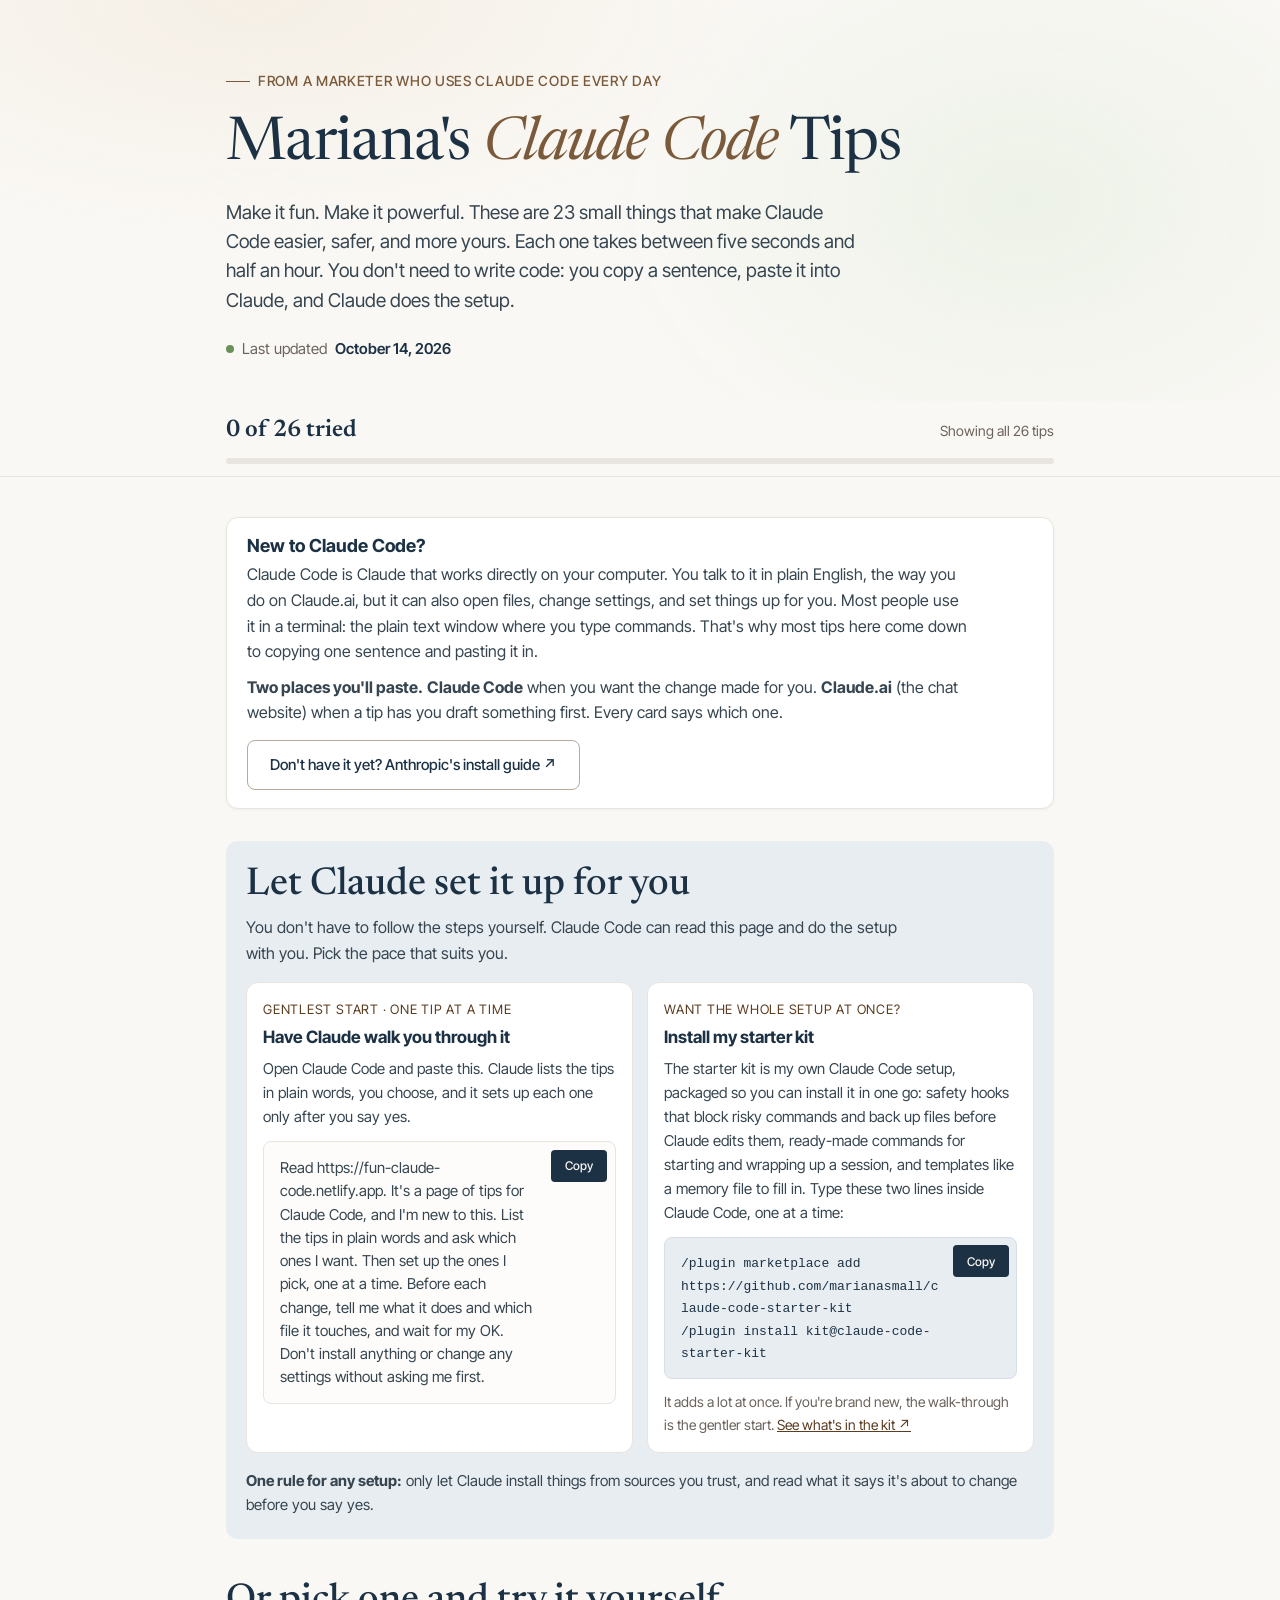
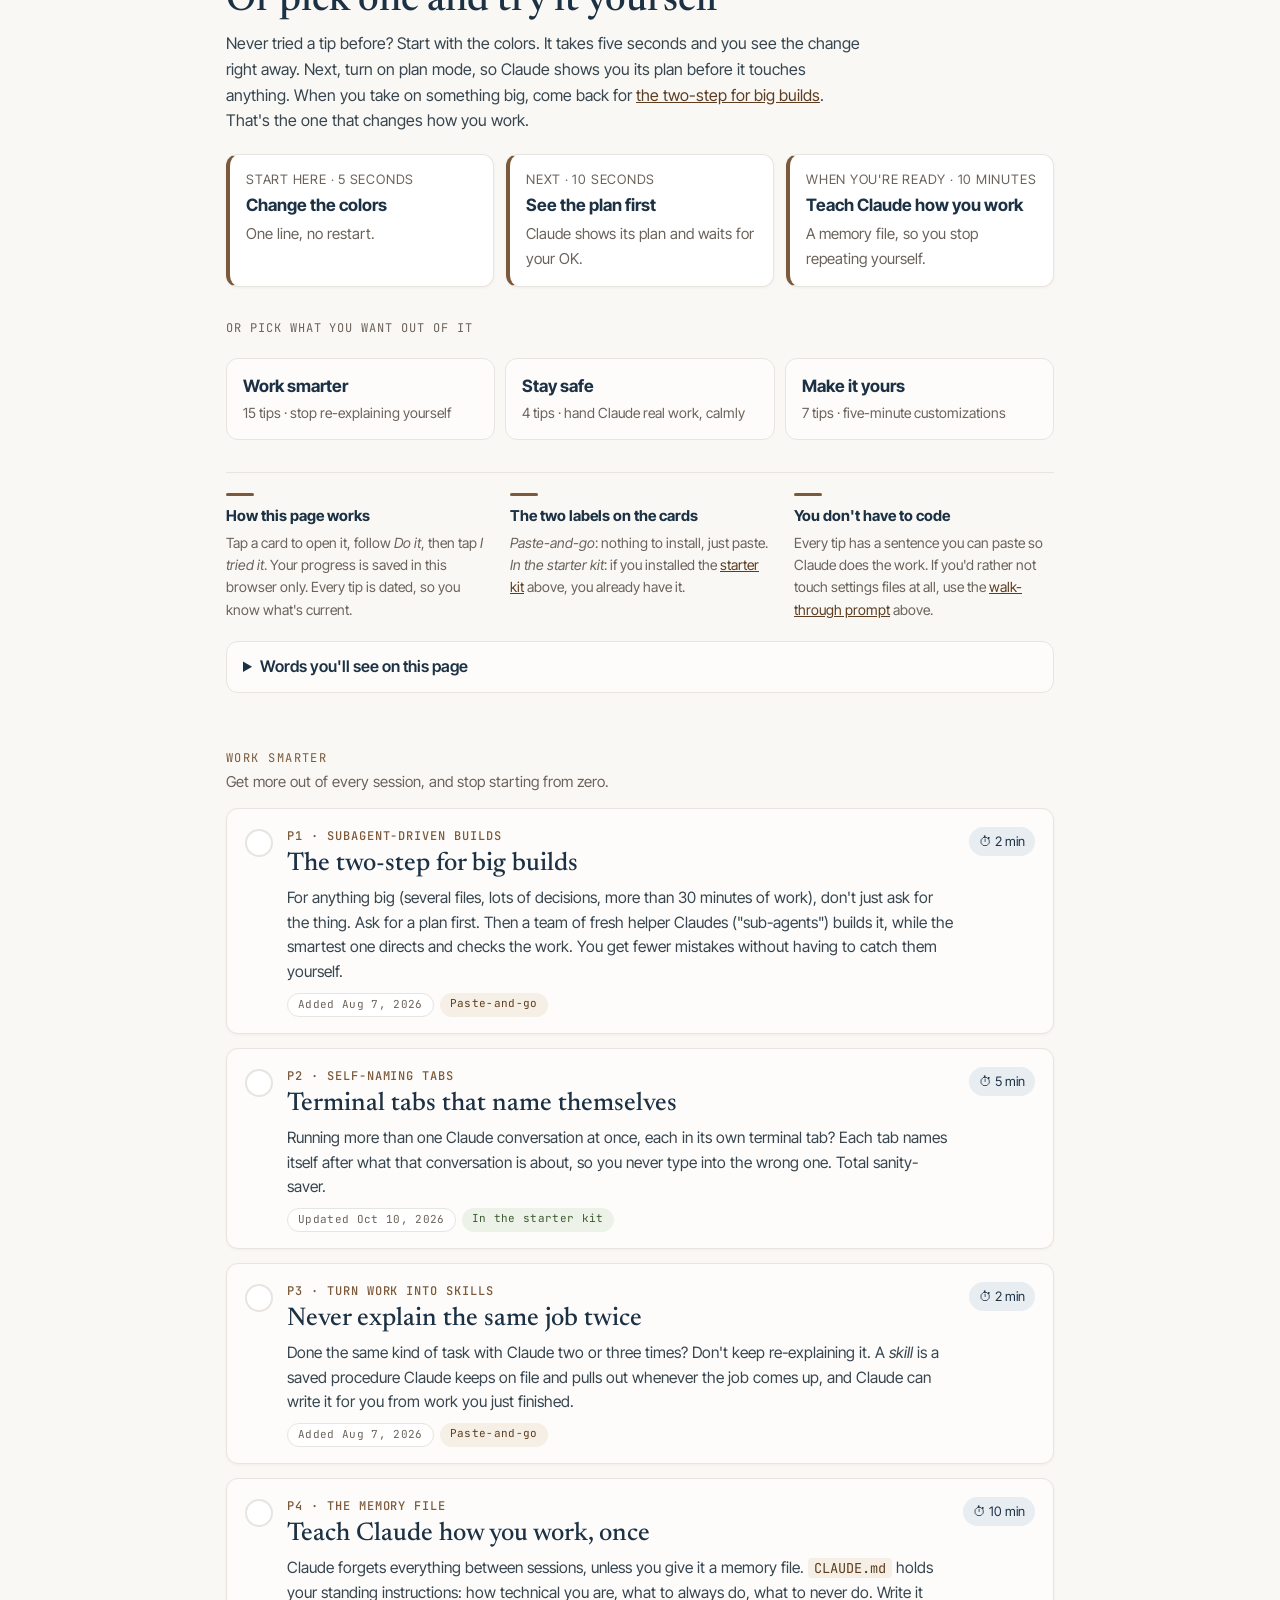
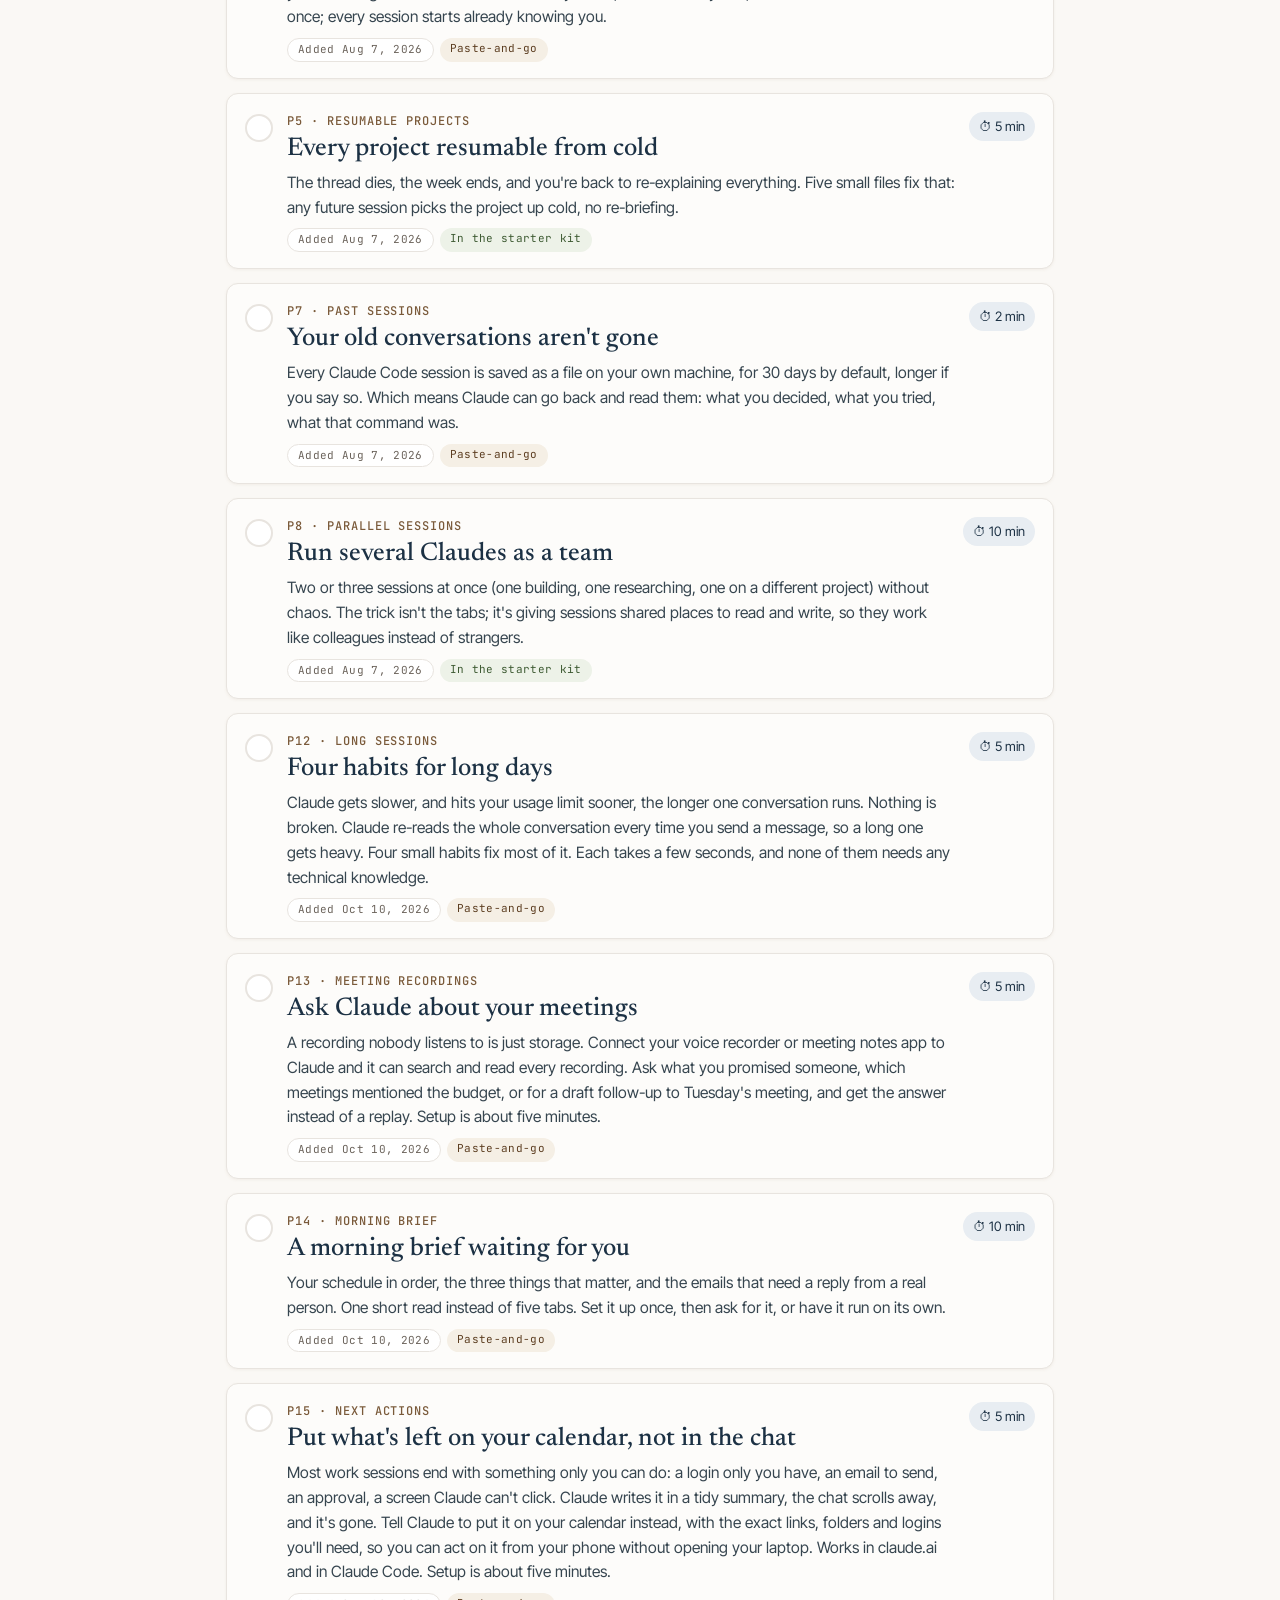
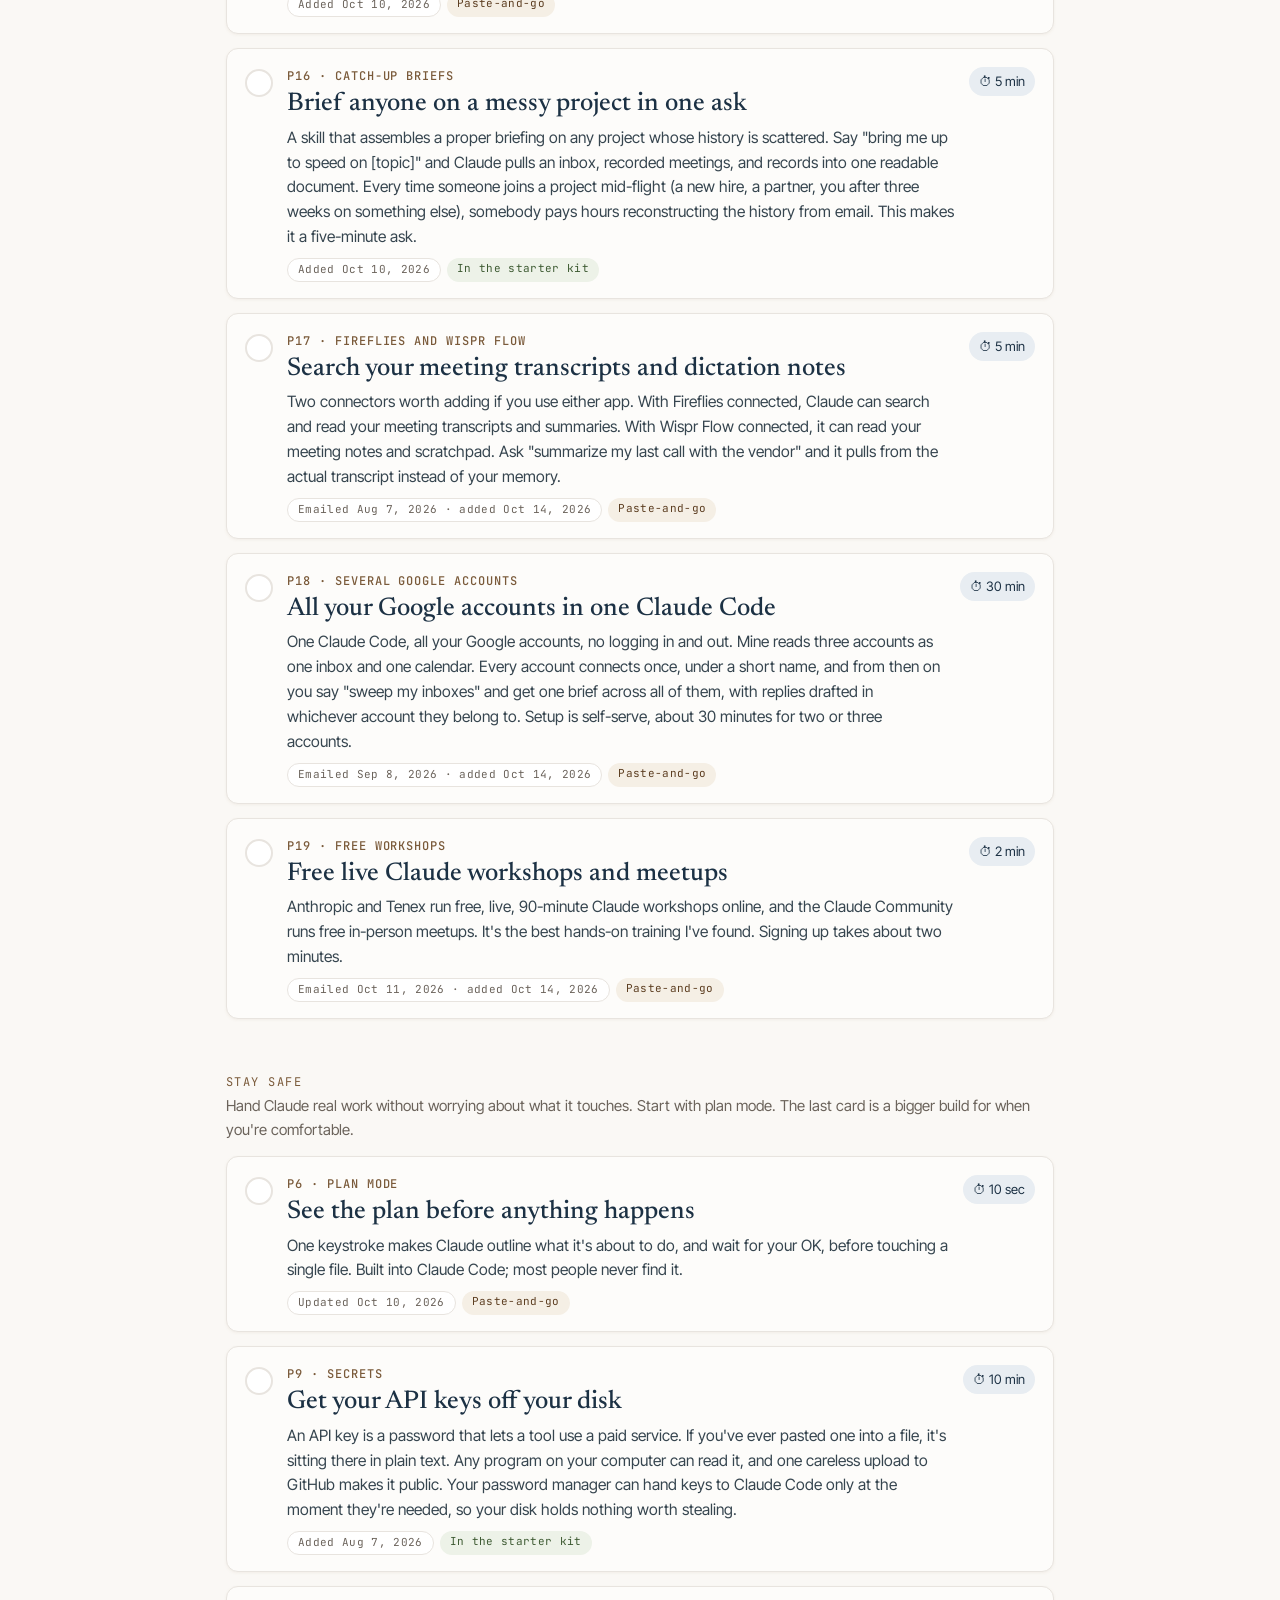
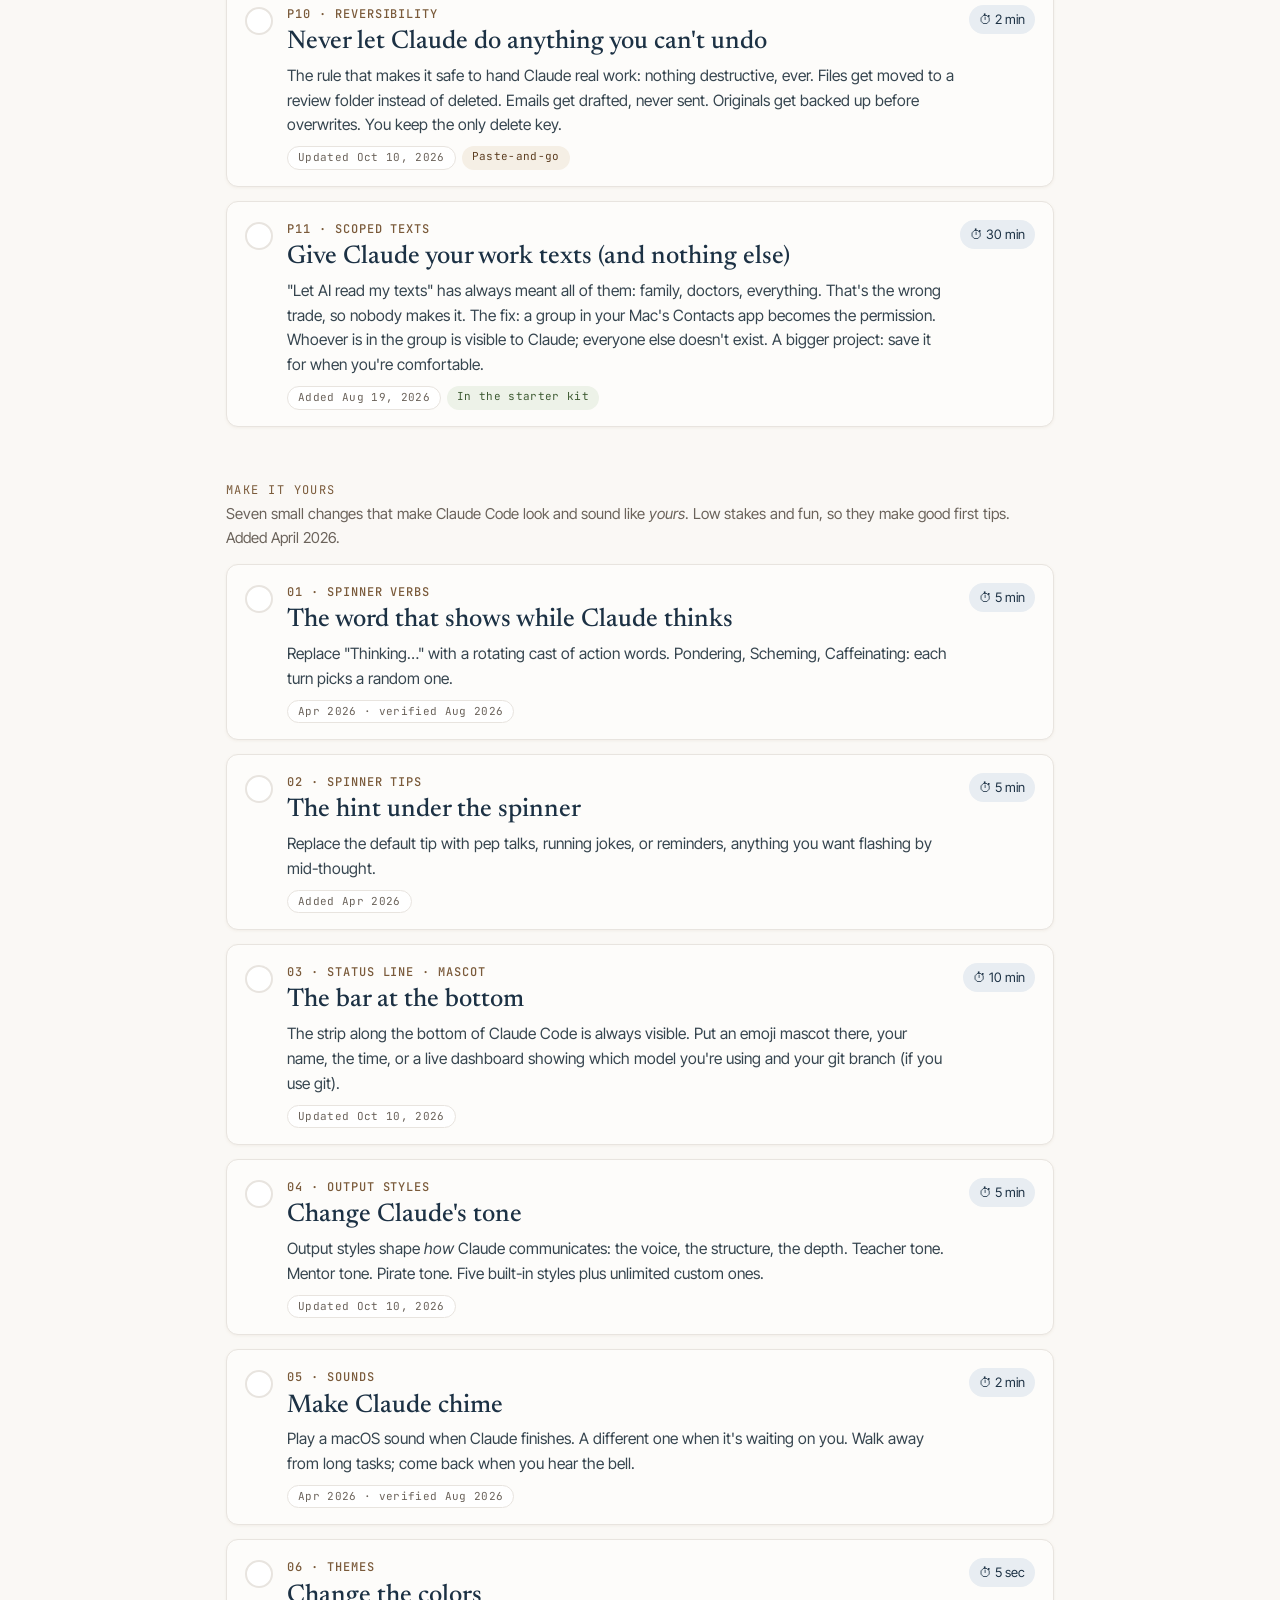
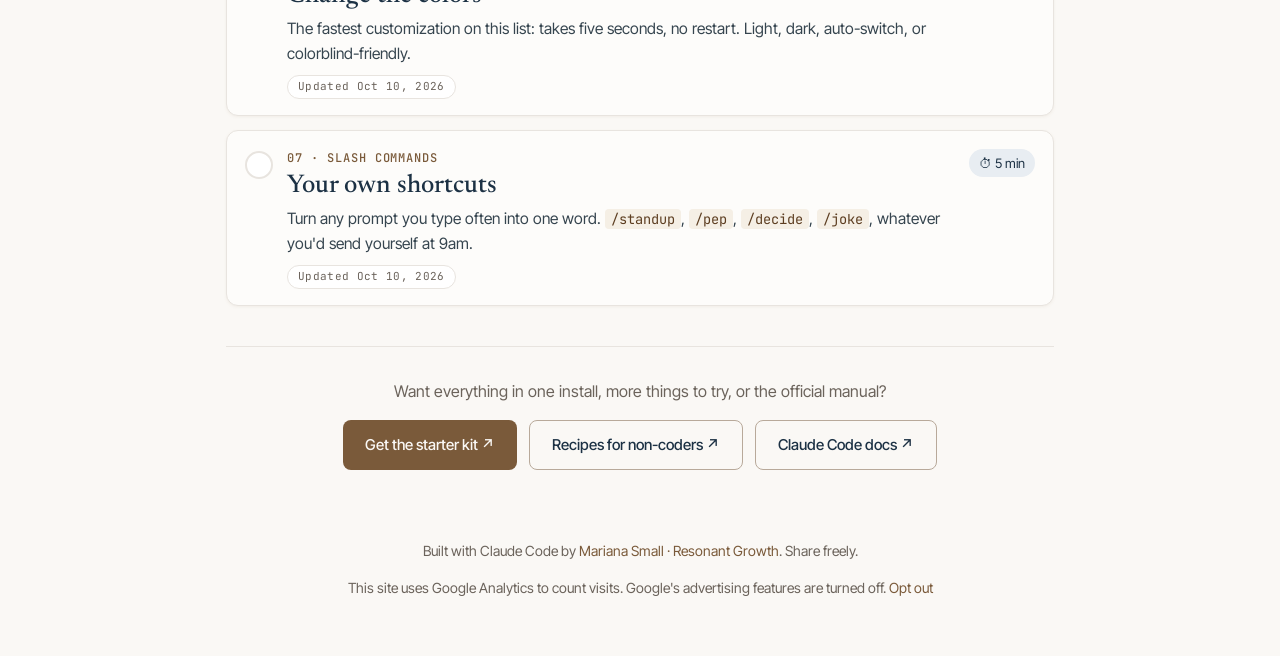
==== commit 3b810acc: "Tips backfill: add P17-P19 (Fireflies/Wispr, Google accounts, workshops) + README badges Three sent " ====
--- a/site/index.html
+++ b/site/index.html
@@ -32,7 +32,7 @@
 
   <!--
     Step-card version (2026-10-10), live. Built with the step-card-builder skill.
-    23 tips, paste-ready text, stable anchor ids, grouped into goal buckets.
+    26 tips, paste-ready text, stable anchor ids, grouped into goal buckets.
     Deploy from a clean export (git archive) so _backups/ never ships.
   -->
   <style>
@@ -416,15 +416,15 @@
         Each one takes between five seconds and half an hour. You don't need to write code: you copy a sentence,
         paste it into Claude, and Claude does the setup.
       </p>
-      <p class="hero-updated">Last updated <strong>October 10, 2026</strong></p>
+      <p class="hero-updated">Last updated <strong>October 14, 2026</strong></p>
     </div>
   </header>
 
   <div class="progress" aria-live="polite">
     <div class="wrap">
       <div class="progress-row">
-        <p class="count" id="countLabel">0 of 23 tried</p>
-        <span class="where" id="whereLabel">Showing all 23 tips</span>
+        <p class="count" id="countLabel">0 of 26 tried</p>
+        <span class="where" id="whereLabel">Showing all 26 tips</span>
       </div>
       <div class="bar" role="progressbar" aria-label="Tips tried" aria-valuemin="0" aria-valuemax="23" aria-valuenow="0" id="bar"><span></span></div>
     </div>
@@ -480,11 +480,11 @@
 
       <p class="pick-label" id="pick-label">Or pick what you want out of it</p>
       <div class="buckets" role="group" aria-labelledby="pick-label">
-        <button class="bucket-btn" data-pick="smarter" aria-pressed="false"><b>Work smarter</b><span>12 tips · stop re-explaining yourself</span></button>
+        <button class="bucket-btn" data-pick="smarter" aria-pressed="false"><b>Work smarter</b><span>15 tips · stop re-explaining yourself</span></button>
         <button class="bucket-btn" data-pick="safe" aria-pressed="false"><b>Stay safe</b><span>4 tips · hand Claude real work, calmly</span></button>
         <button class="bucket-btn" data-pick="yours" aria-pressed="false"><b>Make it yours</b><span>7 tips · five-minute customizations</span></button>
       </div>
-      <button class="show-all" id="showAll" hidden>Show all 23 tips</button>
+      <button class="show-all" id="showAll" hidden>Show all 26 tips</button>
 
       <div class="about">
         <div>
@@ -1260,6 +1260,175 @@
           </section>
         </div>
       </article>
+
+      <!-- P17 (first emailed 2026-08-07) -->
+      <article class="card" id="fireflies-wispr" data-step="P17" data-first-tab="do">
+        <div class="card-head" tabindex="0" aria-expanded="false">
+          <button class="check" aria-pressed="false" aria-label="Mark P17 as tried"><svg viewBox="0 0 16 16" fill="none" stroke="#fff" stroke-width="2.4"><path d="M3 8.5l3 3 7-7"/></svg></button>
+          <div>
+            <div class="eyebrow">P17 · Fireflies and Wispr Flow <span class="done-chip">Tried</span></div>
+            <h3 class="title">Search your meeting transcripts and dictation notes</h3>
+            <p class="hook">Two connectors worth adding if you use either app. With Fireflies connected, Claude can search and read your meeting transcripts and summaries. With Wispr Flow connected, it can read your meeting notes and scratchpad. Ask "summarize my last call with the vendor" and it pulls from the actual transcript instead of your memory.</p>
+            <div class="meta"><span class="date-pill">Emailed Aug 7, 2026 · added Oct 14, 2026</span><span class="path-badge path-paste">Paste-and-go</span></div>
+          </div>
+          <div class="head-right"><span class="badge">⏱ 5 min</span></div>
+        </div>
+        <div class="card-body">
+          <p class="because"><b>Because:</b> what was decided lives in the transcript, not in anyone's memory of the call.</p>
+          <div class="tabs" role="tablist">
+            <button class="tab" role="tab" data-tab="do">Do it</button>
+            <button class="tab" role="tab" data-tab="why">Why it matters</button>
+            <button class="tab" role="tab" data-tab="short">Shortcuts</button>
+          </div>
+          <section class="panel" data-panel="do">
+            <h3>Connect, sign in once, then ask</h3>
+            <ol>
+              <li>In claude.ai, open the left sidebar and go to <strong>Customize &gt; Connectors</strong>.</li>
+              <li>Find <strong>Fireflies</strong>, <strong>Wispr Flow</strong>, or both, and click <strong>Connect</strong>. You sign in once and you're done.</li>
+              <li>Check it worked. Paste this:</li>
+            </ol>
+            <div class="prompt-box">
+              <button class="copy-btn" data-copy="p27">Copy</button>
+              <div id="p27">Summarize my last meeting and list what we decided.</div>
+            </div>
+            <p>If you use Wispr Flow, also try <em>"find my note about the benefits call."</em> If the answer comes from a real meeting or note of yours, you're set.</p>
+            <p class="section-note"><strong>On a Team plan:</strong> an admin can add a connector for the whole organization, but each person still authorizes their own account. Your transcripts stay yours until you connect them.</p>
+            <div class="card-foot"><p>Found something in a transcript? Tick it off.</p><button class="btn mark">I tried it</button></div>
+          </section>
+          <section class="panel" data-panel="why">
+            <div class="preview" aria-hidden="true">
+              <span class="preview-cap">What you'll see</span>
+              <div class="preview-body">
+                <span class="preview-line"><span class="prompt">&gt;</span> what did we decide about the label on Tuesday?</span>
+                <span class="preview-line"><span class="pulse">⠋</span> <span class="accent">Searching Fireflies…</span></span>
+                <span class="preview-line"><span class="accent">✓ Tuesday's call</span> <span class="dim">· keep the current label,</span></span>
+                <span class="preview-line"><span class="dim">revisit after the next print run.</span></span>
+              </div>
+            </div>
+            <p><strong>Your memory of a call drifts. The transcript doesn't.</strong> Asking Claude means the answer comes from what was actually said, with the date of the meeting it came from.</p>
+            <p><strong>One honest caveat:</strong> transcripts are machine-made. Names and unusual words often come out wrong, so check a name before you put it in an email. Same advice as <a href="#meeting-notes">P13</a>, which covers recorders in general.</p>
+          </section>
+          <section class="panel" data-panel="short">
+            <h3>Running Claude for a team?</h3>
+            <h4>Give every setup change the same subject line</h4>
+            <p>Any time you change your team's Claude setup (connectors, plugins, skills, policies), announce it in an email whose subject starts with <strong>[Claude Update]</strong>. Anyone can search that phrase in their inbox and get the full history in one place.</p>
+            <p><strong>Make it yours:</strong> pick whichever tag your team will remember. What matters is that it never changes.</p>
+          </section>
+        </div>
+      </article>
+
+      <!-- P18 (first emailed 2026-09-08) -->
+      <article class="card" id="google-accounts" data-step="P18" data-first-tab="do">
+        <div class="card-head" tabindex="0" aria-expanded="false">
+          <button class="check" aria-pressed="false" aria-label="Mark P18 as tried"><svg viewBox="0 0 16 16" fill="none" stroke="#fff" stroke-width="2.4"><path d="M3 8.5l3 3 7-7"/></svg></button>
+          <div>
+            <div class="eyebrow">P18 · Several Google accounts <span class="done-chip">Tried</span></div>
+            <h3 class="title">All your Google accounts in one Claude Code</h3>
+            <p class="hook">One Claude Code, all your Google accounts, no logging in and out. Mine reads three accounts as one inbox and one calendar. Every account connects once, under a short name, and from then on you say "sweep my inboxes" and get one brief across all of them, with replies drafted in whichever account they belong to. Setup is self-serve, about 30 minutes for two or three accounts.</p>
+            <div class="meta"><span class="date-pill">Emailed Sep 8, 2026 · added Oct 14, 2026</span><span class="path-badge path-paste">Paste-and-go</span></div>
+          </div>
+          <div class="head-right"><span class="badge">⏱ 30 min</span></div>
+        </div>
+        <div class="card-body">
+          <p class="because"><b>Because:</b> mail lands in one account, the calendar in another, and Claude can only see whichever one you're logged into.</p>
+          <div class="tabs" role="tablist">
+            <button class="tab" role="tab" data-tab="do">Do it</button>
+            <button class="tab" role="tab" data-tab="why">Why it matters</button>
+            <button class="tab" role="tab" data-tab="further">Go further</button>
+          </div>
+          <section class="panel" data-panel="do">
+            <h3>Paste one line, then follow along</h3>
+            <p>This needs <strong>Claude Code</strong> (Claude's terminal app) on a Mac or Linux. It doesn't work on the claude.ai website, which can't run it.</p>
+            <ol>
+              <li>Open Claude Code and paste this:</li>
+            </ol>
+            <div class="prompt-box">
+              <button class="copy-btn" data-copy="p28">Copy</button>
+              <div id="p28">Fetch https://raw.githubusercontent.com/marianasmall/mariana-google-mcp/main/SETUP-PROMPT.md and follow the instructions in it.</div>
+            </div>
+            <ol start="2">
+              <li><strong>Follow its checkpoints.</strong> The guide walks you through the Google console clicks one checkpoint at a time and waits for you at each one. Your part is about 10 minutes of clicking to create your own credentials, plus one approval per account.</li>
+              <li><strong>When it asks which accounts and what to call them,</strong> give each a short name, like <em>work</em>, <em>personal</em>, or a brand name. Short names are what you'll type later.</li>
+              <li><strong>Next morning, say <em>"sweep my inboxes."</em></strong> Correct it once or twice (<em>"replies to this client go from work," "always flag anything from my accountant"</em>) and it sticks.</li>
+            </ol>
+            <p class="section-note"><strong>The one step people skip:</strong> the guide has you publish your Google app to "production." Skip it and Google logs you out every seven days. The guide flags it. Take it seriously.</p>
+            <div class="card-foot"><p>Swept more than one inbox? Tick it off.</p><button class="btn mark">I tried it</button></div>
+          </section>
+          <section class="panel" data-panel="why">
+            <div class="preview" aria-hidden="true">
+              <span class="preview-cap">What you'll see</span>
+              <div class="preview-body">
+                <span class="preview-line"><span class="prompt">&gt;</span> anything from the printer this week, any account?</span>
+                <span class="preview-line"><span class="pulse">⠋</span> <span class="accent">Searching work, personal, shop…</span></span>
+                <span class="preview-line"><span class="accent">✓ 2 emails</span> <span class="dim">· both in work, one needs a reply</span></span>
+              </div>
+            </div>
+            <p><strong>What you get:</strong> Gmail, Calendar and Contacts for every account you connect. One question covers all of them.</p>
+            <p><strong>It cannot send and it cannot delete.</strong> Drafts only; you press send. Anything it wants gone gets a "To Be Deleted" label for you to confirm. Every action it takes is written to a local log.</p>
+            <p><strong>One honest caveat:</strong> the no-send, no-delete guardrails are on by default because I wanted them. If you'd rather yours send, tell your Claude to change it. It's your build.</p>
+          </section>
+          <section class="panel" data-panel="further">
+            <h3>Google Drive works a different way</h3>
+            <h4>No connector needed</h4>
+            <p>This setup covers Gmail, Calendar and Contacts. For Drive, install <a href="https://www.google.com/drive/download/" target="_blank" rel="noopener noreferrer">Google Drive for desktop</a> and sign in to every account. Each one appears on your Mac as its own folder, and Claude Code reads them like any other folder, side by side.</p>
+            <p><strong>Make it yours:</strong> this is how one person runs it, tuned to how they work. Treat it as a starting point and tell your Claude what to change (accounts, the sweep format, level of detail). It will rebuild any of it to fit how you think.</p>
+            <p class="docs-link"><a href="https://github.com/marianasmall/mariana-google-mcp" target="_blank" rel="noopener noreferrer">📖 The open-source connector and its setup guide ↗</a></p>
+          </section>
+        </div>
+      </article>
+
+      <!-- P19 (first emailed 2026-10-11) -->
+      <article class="card" id="workshops" data-step="P19" data-first-tab="do">
+        <div class="card-head" tabindex="0" aria-expanded="false">
+          <button class="check" aria-pressed="false" aria-label="Mark P19 as tried"><svg viewBox="0 0 16 16" fill="none" stroke="#fff" stroke-width="2.4"><path d="M3 8.5l3 3 7-7"/></svg></button>
+          <div>
+            <div class="eyebrow">P19 · Free workshops <span class="done-chip">Tried</span></div>
+            <h3 class="title">Free live Claude workshops and meetups</h3>
+            <p class="hook">Anthropic and Tenex run free, live, 90-minute Claude workshops online, and the Claude Community runs free in-person meetups. It's the best hands-on training I've found. Signing up takes about two minutes.</p>
+            <div class="meta"><span class="date-pill">Emailed Oct 11, 2026 · added Oct 14, 2026</span><span class="path-badge path-paste">Paste-and-go</span></div>
+          </div>
+          <div class="head-right"><span class="badge">⏱ 2 min</span></div>
+        </div>
+        <div class="card-body">
+          <p class="because"><b>Because:</b> ninety minutes of building alongside a teacher beats a month of figuring it out alone.</p>
+          <div class="tabs" role="tablist">
+            <button class="tab" role="tab" data-tab="do">Do it</button>
+            <button class="tab" role="tab" data-tab="why">Why it matters</button>
+            <button class="tab" role="tab" data-tab="short">Shortcuts</button>
+          </div>
+          <section class="panel" data-panel="do">
+            <h3>Pick one and sign up</h3>
+            <h4>Online workshops (Anthropic and Tenex)</h4>
+            <ul>
+              <li><strong>Claude Workshop (Cowork):</strong> research, drafts, decks and follow-ups from your real work. No coding.</li>
+              <li><strong>Claude Code Workshop:</strong> for people building with Claude Code. Dates come and go, so check the events page for the next one.</li>
+            </ul>
+            <ol>
+              <li>Open the <a href="https://www.anthropic.com/events/build-with-claude" target="_blank" rel="noopener noreferrer">Anthropic events page</a> and filter to <strong>Virtual</strong>.</li>
+              <li>Click <strong>Apply</strong> on a date and fill in the short form. The join link arrives by email.</li>
+            </ol>
+            <h4>In-person meetups (Claude Community)</h4>
+            <p>Free, community-run, all over the world: <a href="https://luma.com/claudecommunity" target="_blank" rel="noopener noreferrer">luma.com/claudecommunity</a>. Popular ones fill up and go to a waitlist, so register early.</p>
+            <div class="card-foot"><p>Signed up for one? Tick it off.</p><button class="btn mark">I tried it</button></div>
+          </section>
+          <section class="panel" data-panel="why">
+            <p><strong>Why bother:</strong> I took the Claude Code session on October 2. In 90 minutes it changed how I set up my projects, how I keep Claude focused, and how I plan before I ask it to build. It's hands-on: you build along with the instructor, and you keep the materials for 30 days.</p>
+          </section>
+          <section class="panel" data-panel="short">
+            <h3>Three habits you can use right away</h3>
+            <ol>
+              <li><strong>Give Claude a briefing it reads every time</strong> (Project instructions in Claude, a CLAUDE.md file in Claude Code, see <a href="#claude-md">P4</a>), including a map of where your things live.</li>
+              <li><strong>One chat per task.</strong> Long chats cost more and drift. <a href="#long-days">P12</a> has the details.</li>
+              <li><strong>For anything important, get a second opinion.</strong> Paste the result into a fresh chat and ask it to find the problems:</li>
+            </ol>
+            <div class="prompt-box">
+              <button class="copy-btn" data-copy="p29">Copy</button>
+              <div id="p29">Find the problems in this. Be specific about what's wrong and why: </div>
+            </div>
+            <p><strong>Make it yours:</strong> this is how one person runs it. Tell your Claude what to change and it will adapt any of this to fit how you think.</p>
+          </section>
+        </div>
+      </article>
     </section>
 
     <!-- ================================================================ -->
@@ -1460,6 +1629,7 @@
               <button class="copy-btn" data-copy="p18">Copy</button>
               <div id="p18">Build an iMessage reader. Derive the allowlist from my [list/label name] contacts, and build it so it cannot return anything outside that list. It may draft replies by opening Messages prefilled, but no send capability may exist in the code. Work from a copy of the message database; the live one is locked while Messages is open. Include a self-test.</div>
             </div>
+            <p>Expect one Mac permission step along the way (Full Disk Access for your terminal app); the guide walks you through it.</p>
             <p><strong>Then verify. This step is not optional:</strong> ask for a work thread (it should come back), then ask for a real personal contact (it should come back empty). Have it draft to a fake number to prove nothing can deliver. A test only proves what it was written to prove, so use a real personal contact, not a made-up one.</p>
             <div class="card-foot"><p>Built and verified? Tick it off.</p><button class="btn mark">I tried it</button></div>
           </section>
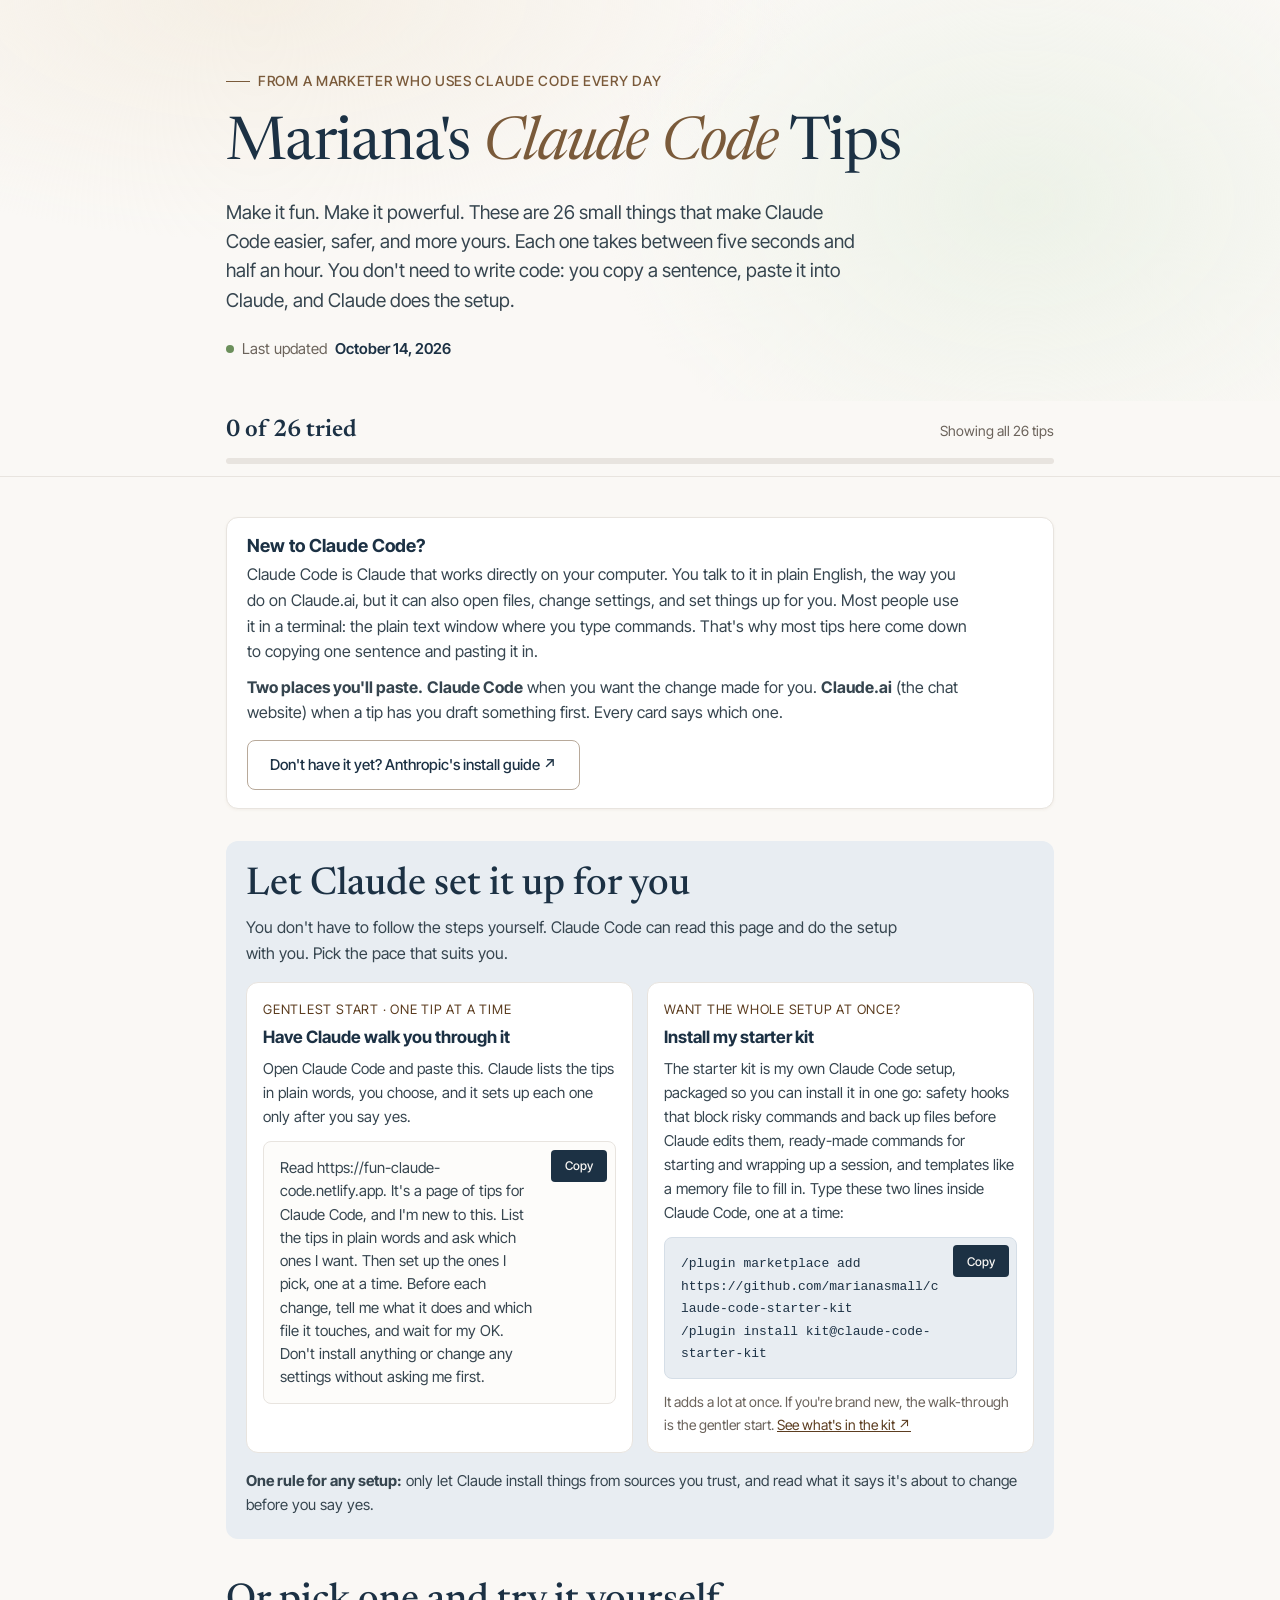
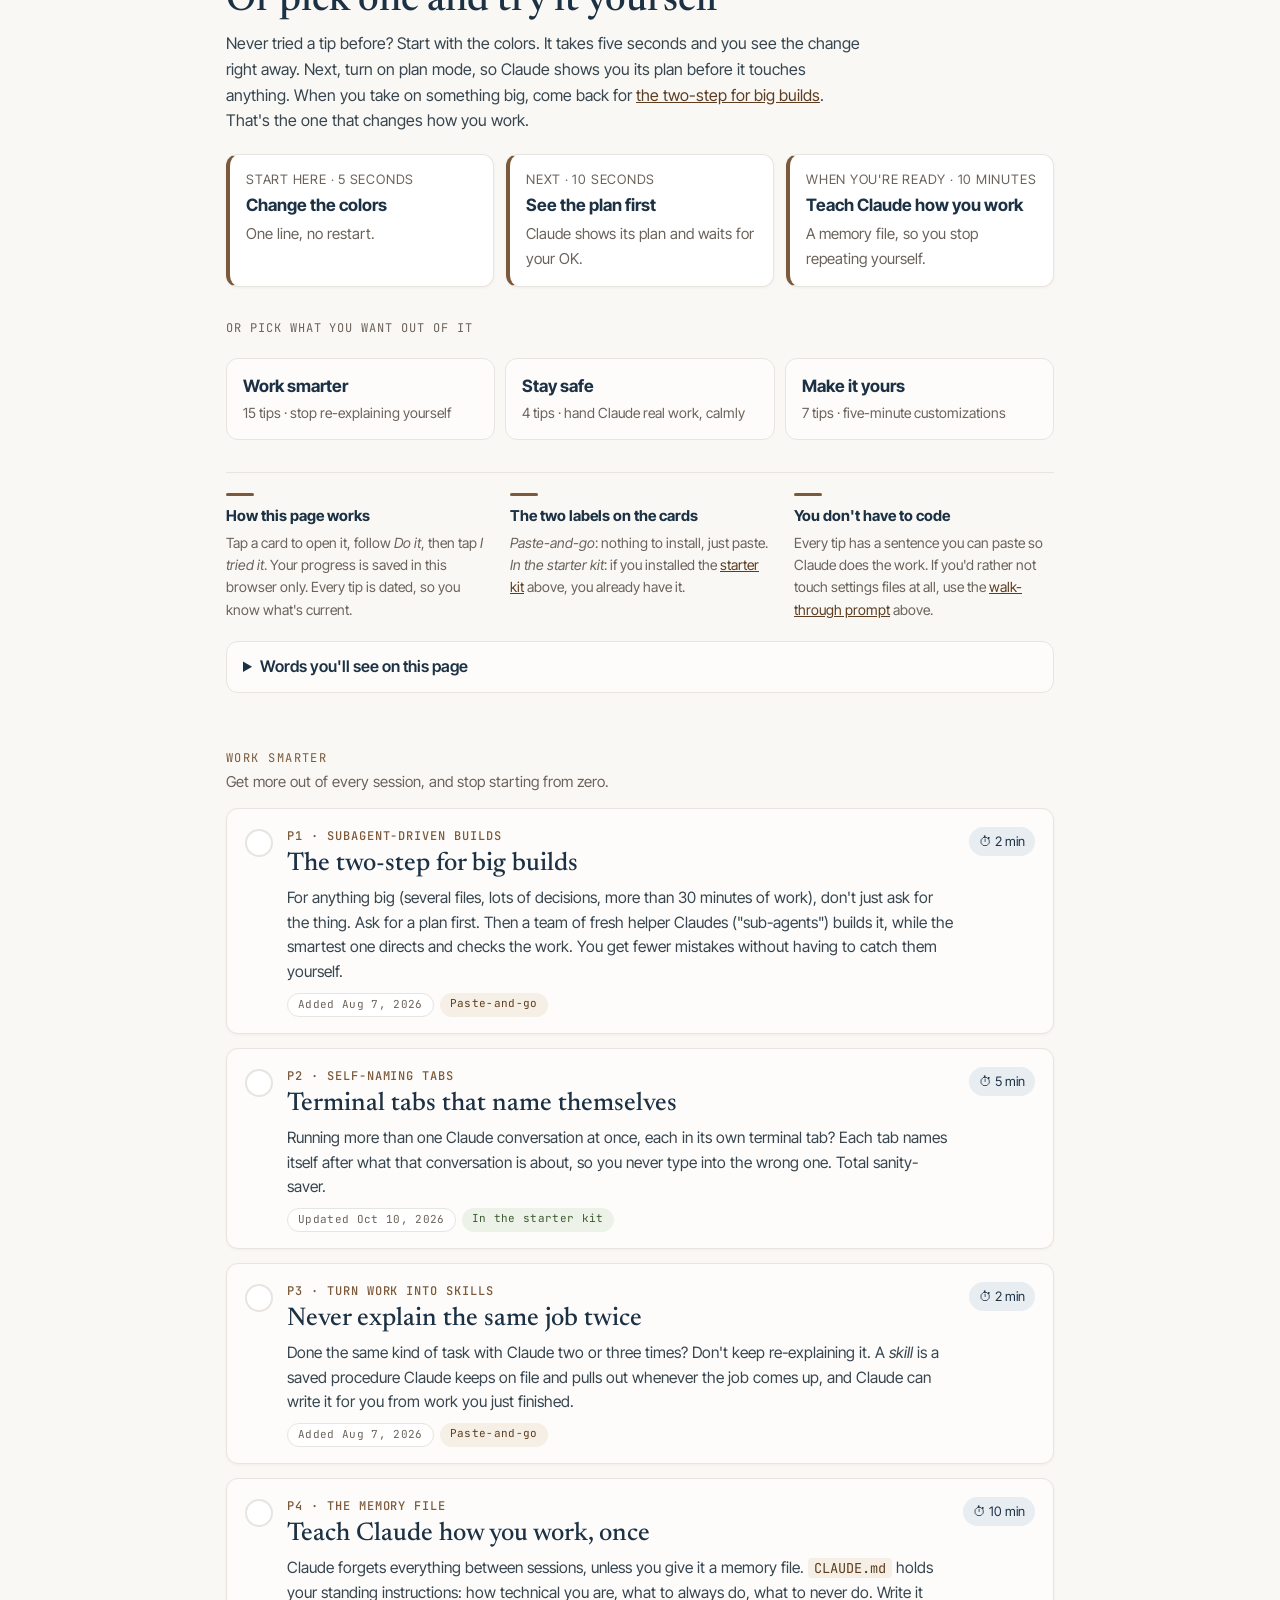
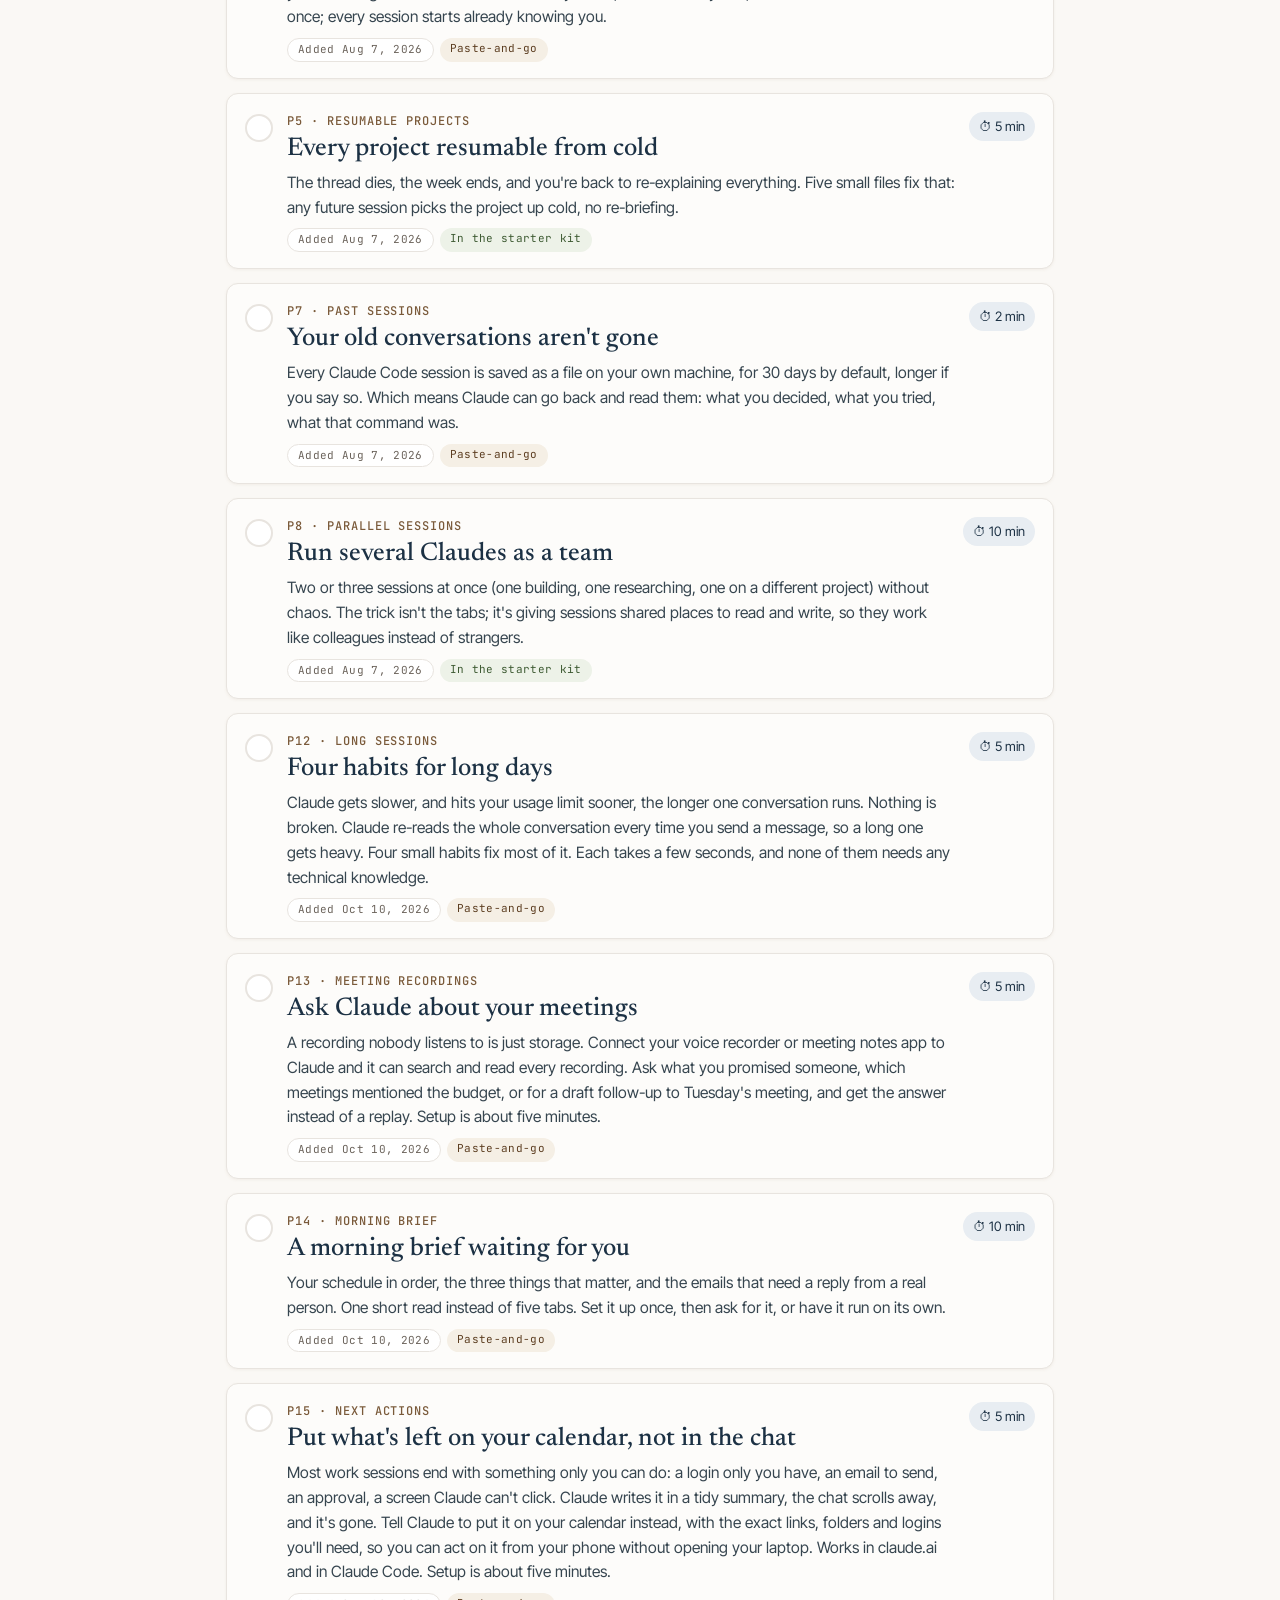
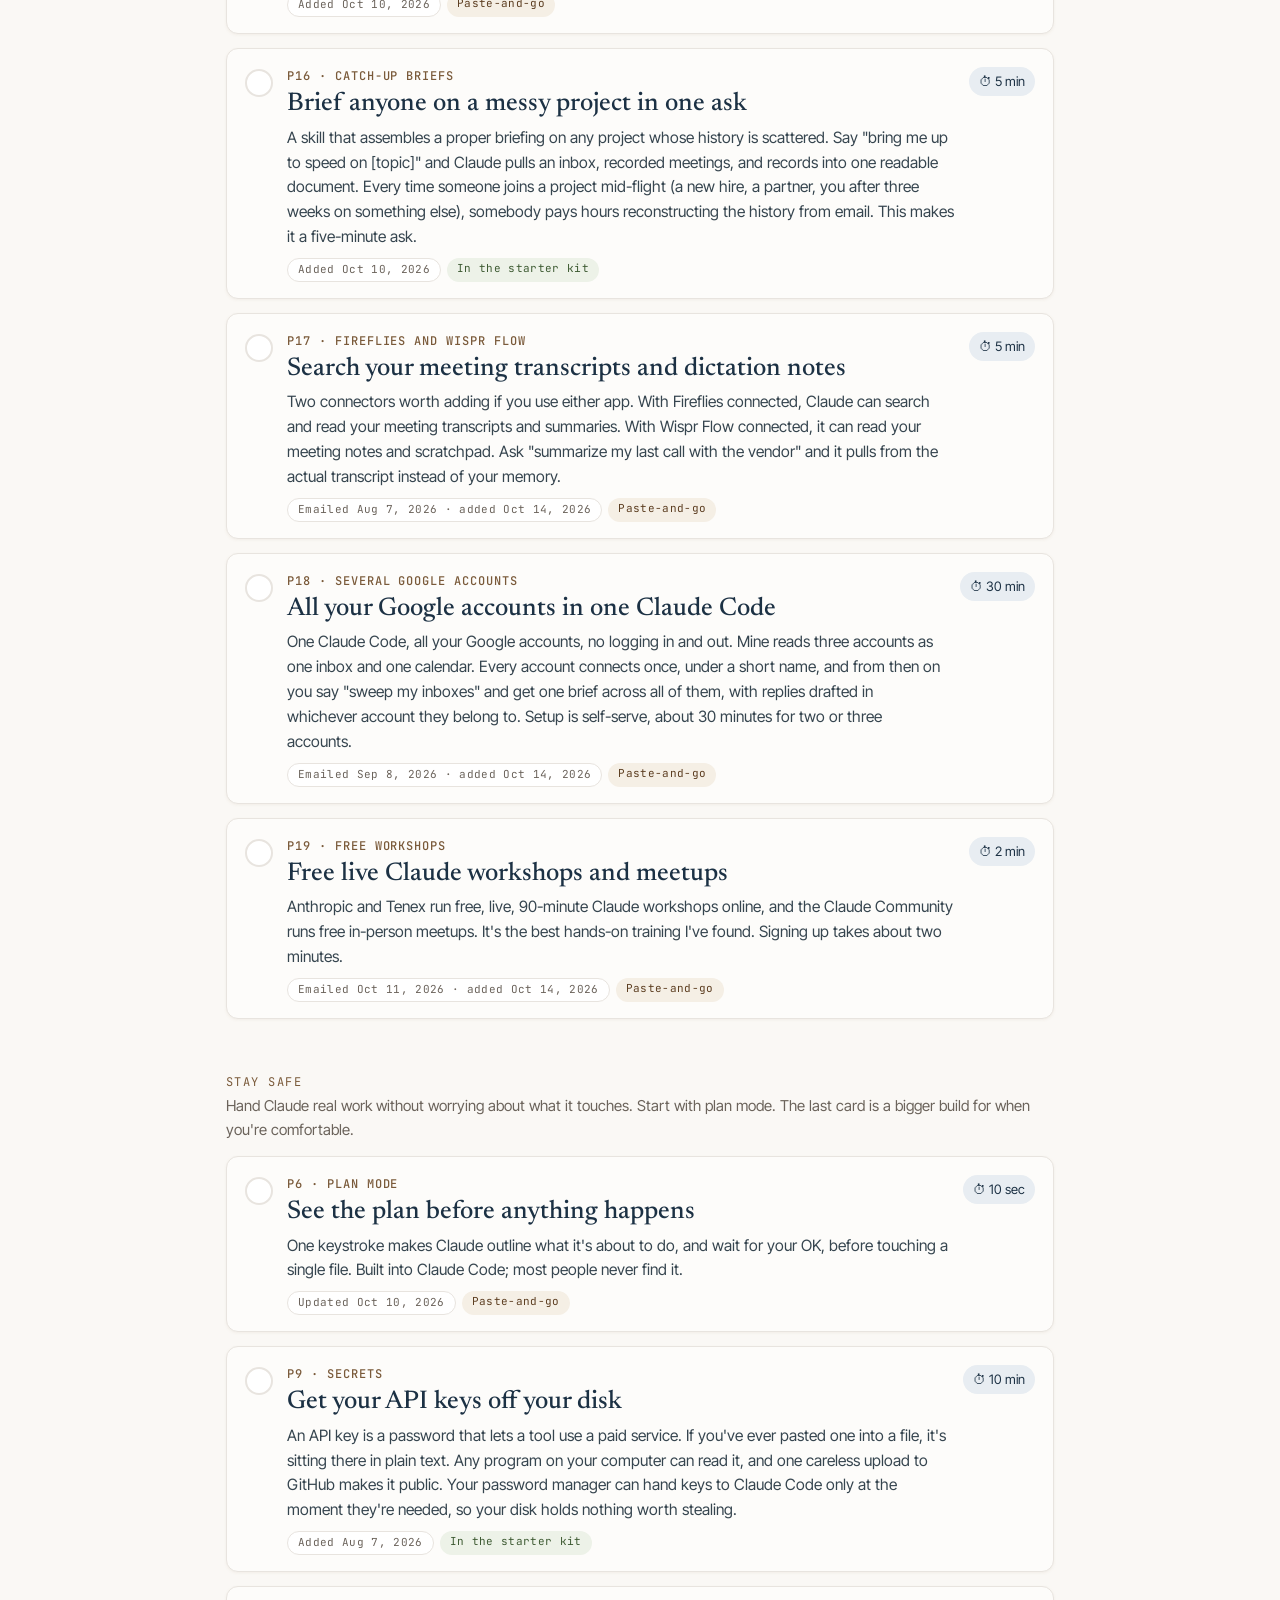
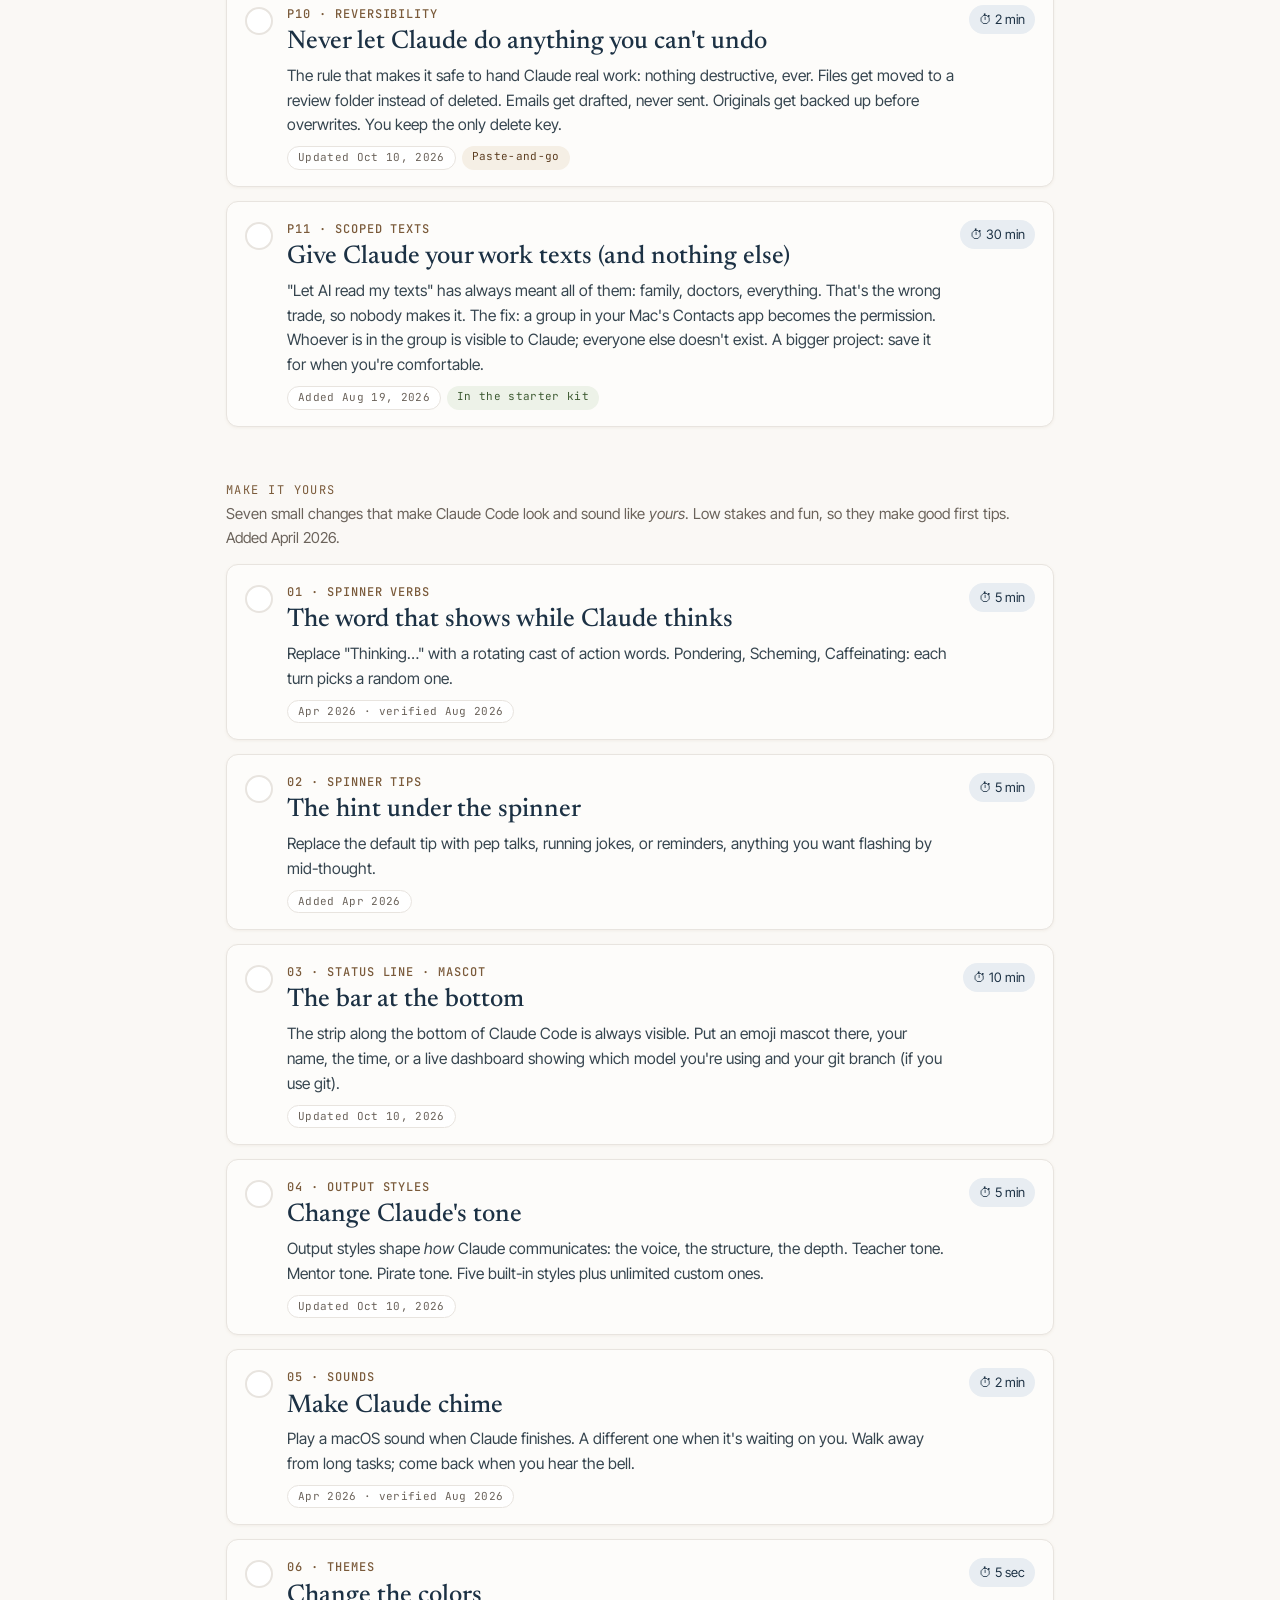
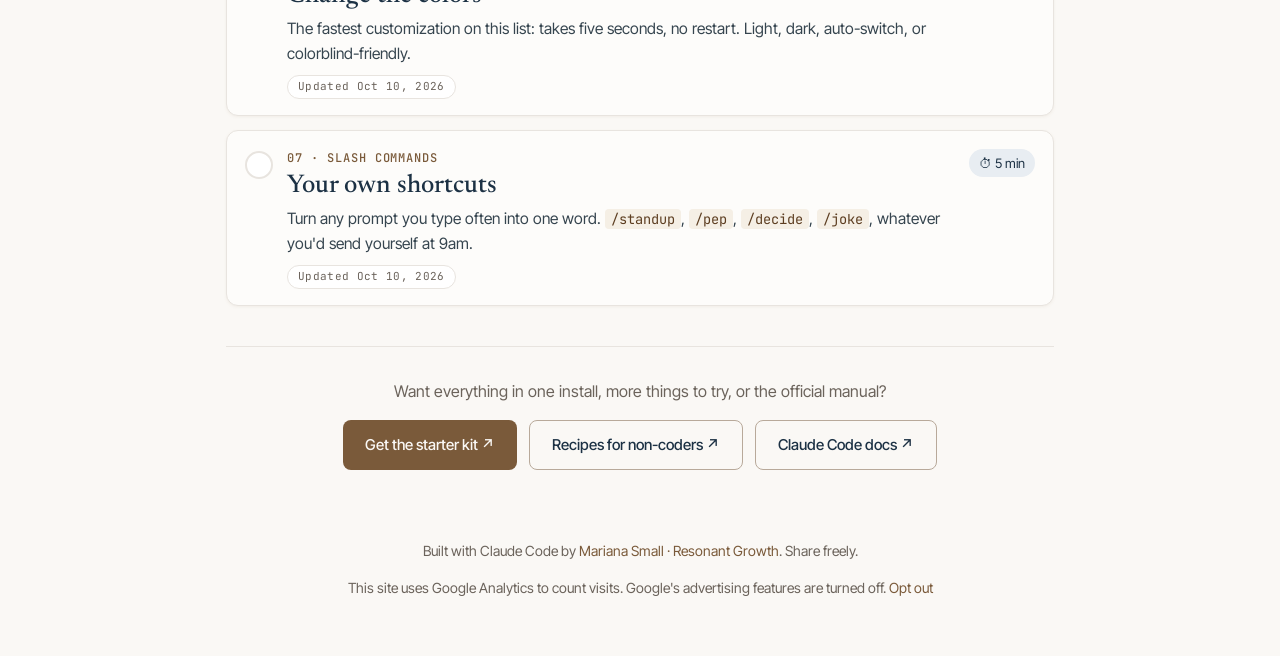
==== commit f539a2bf: "Intro: tip count 23 → 26 to match the counter Co-Authored-By: Claude Fable 5.1 <noreply@anthropic.co" ====
--- a/site/index.html
+++ b/site/index.html
@@ -412,7 +412,7 @@
       <div class="hero-eyebrow">From a marketer who uses Claude Code every day</div>
       <h1 class="hero-title">Mariana's <em>Claude Code</em> Tips</h1>
       <p class="hero-lede">
-        Make it fun. Make it powerful. These are 23 small things that make Claude Code easier, safer, and more yours.
+        Make it fun. Make it powerful. These are 26 small things that make Claude Code easier, safer, and more yours.
         Each one takes between five seconds and half an hour. You don't need to write code: you copy a sentence,
         paste it into Claude, and Claude does the setup.
       </p>
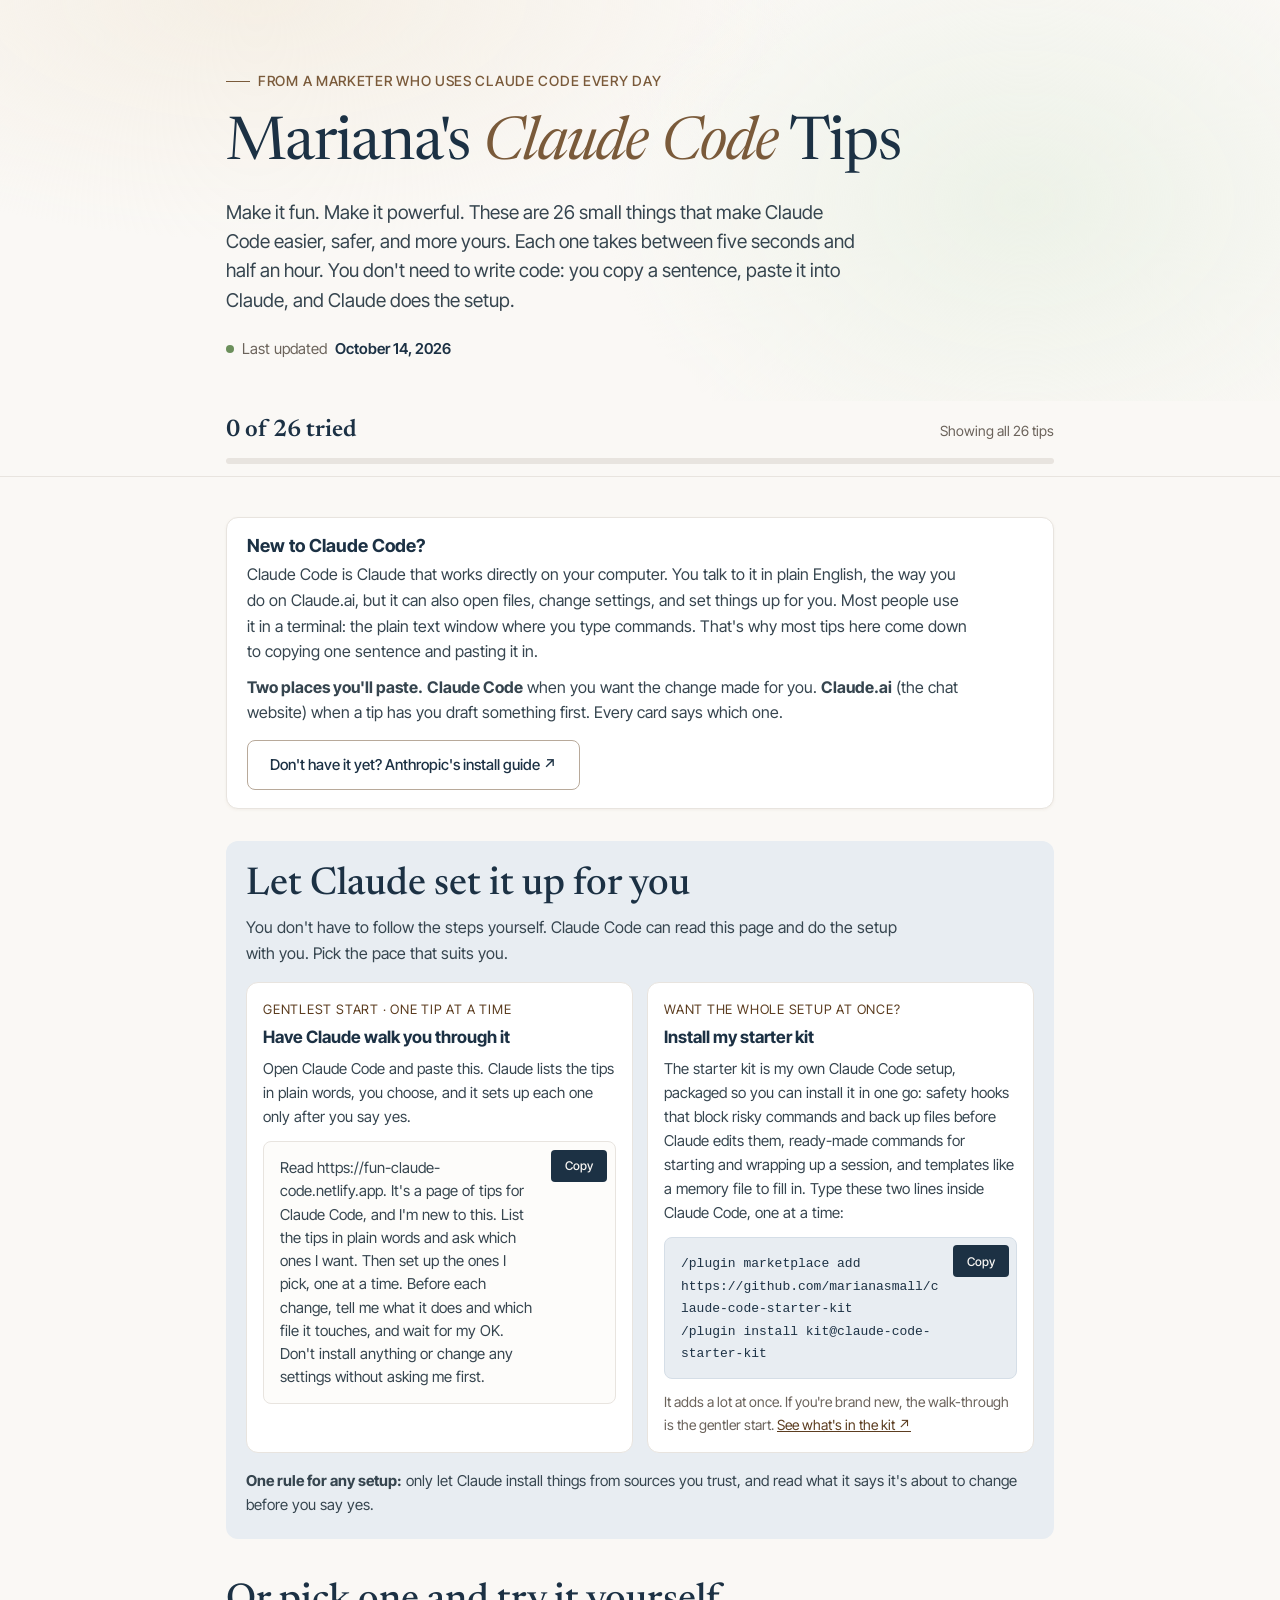
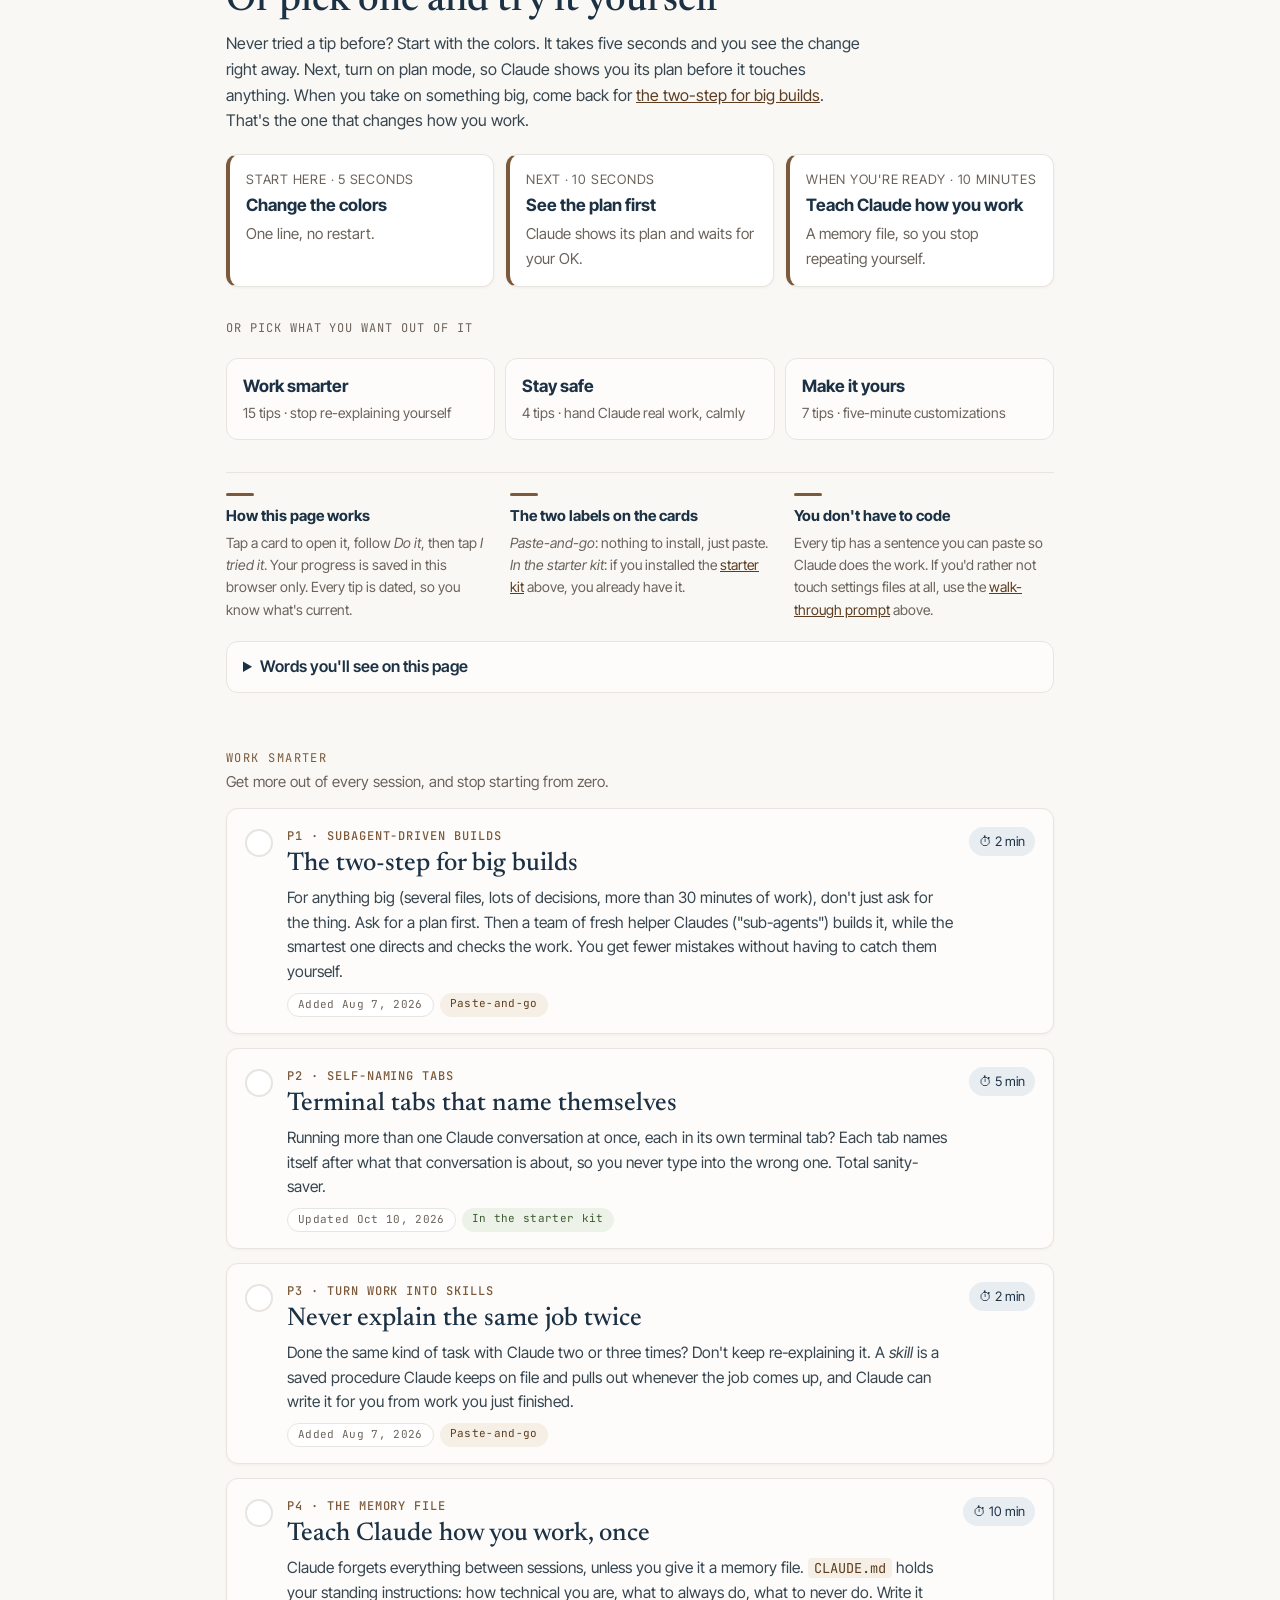
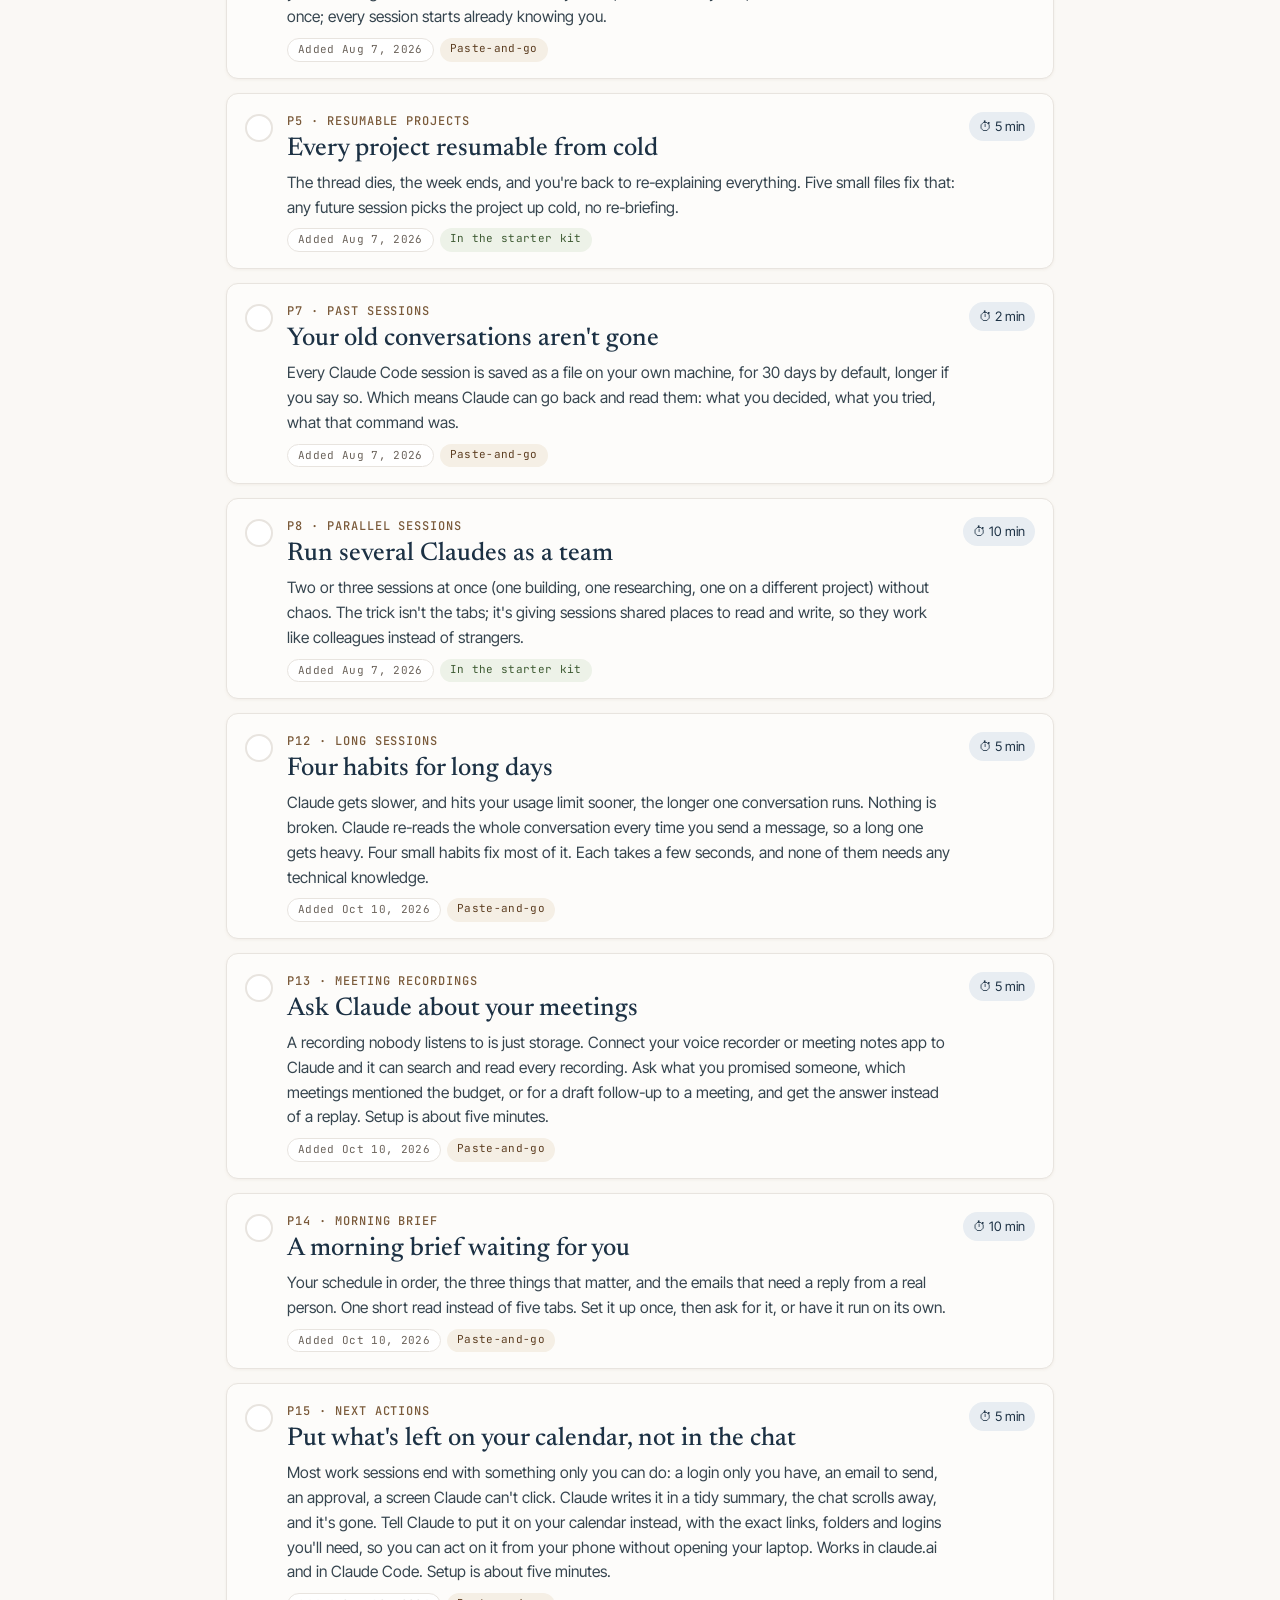
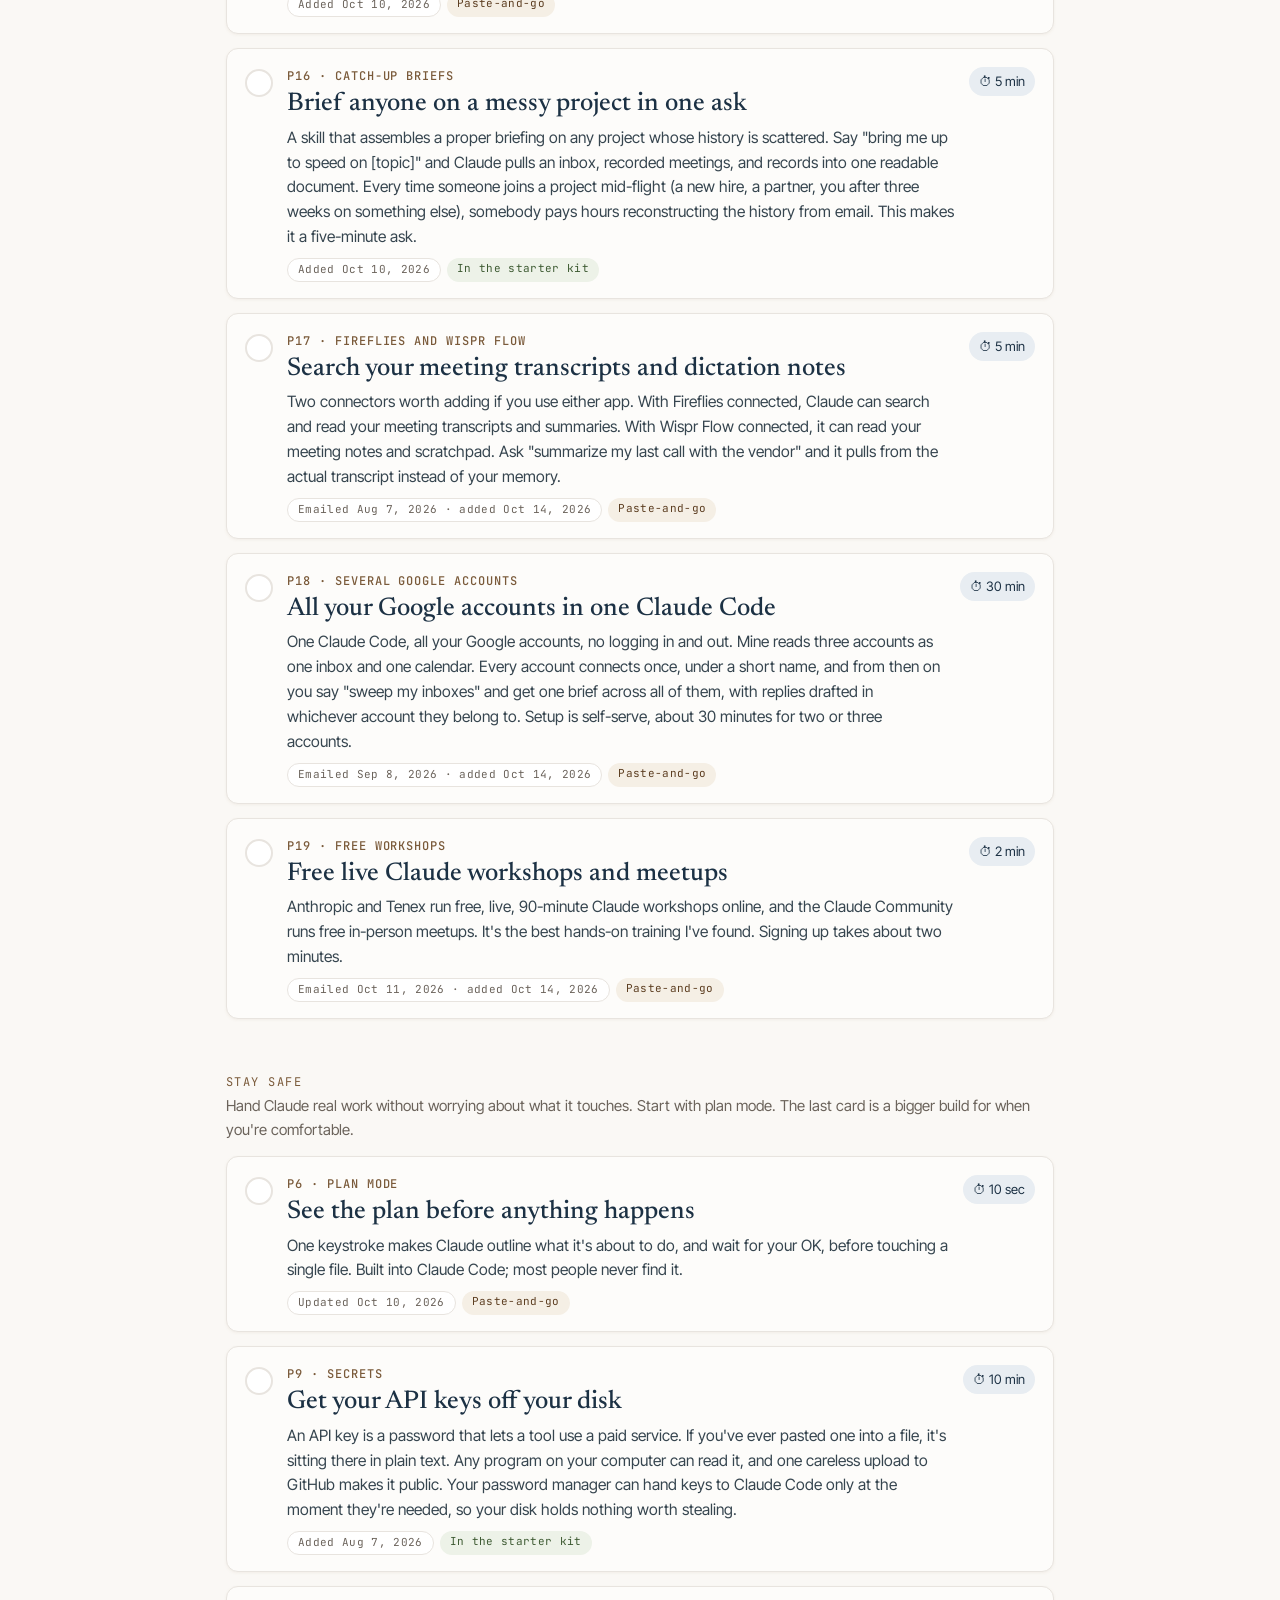
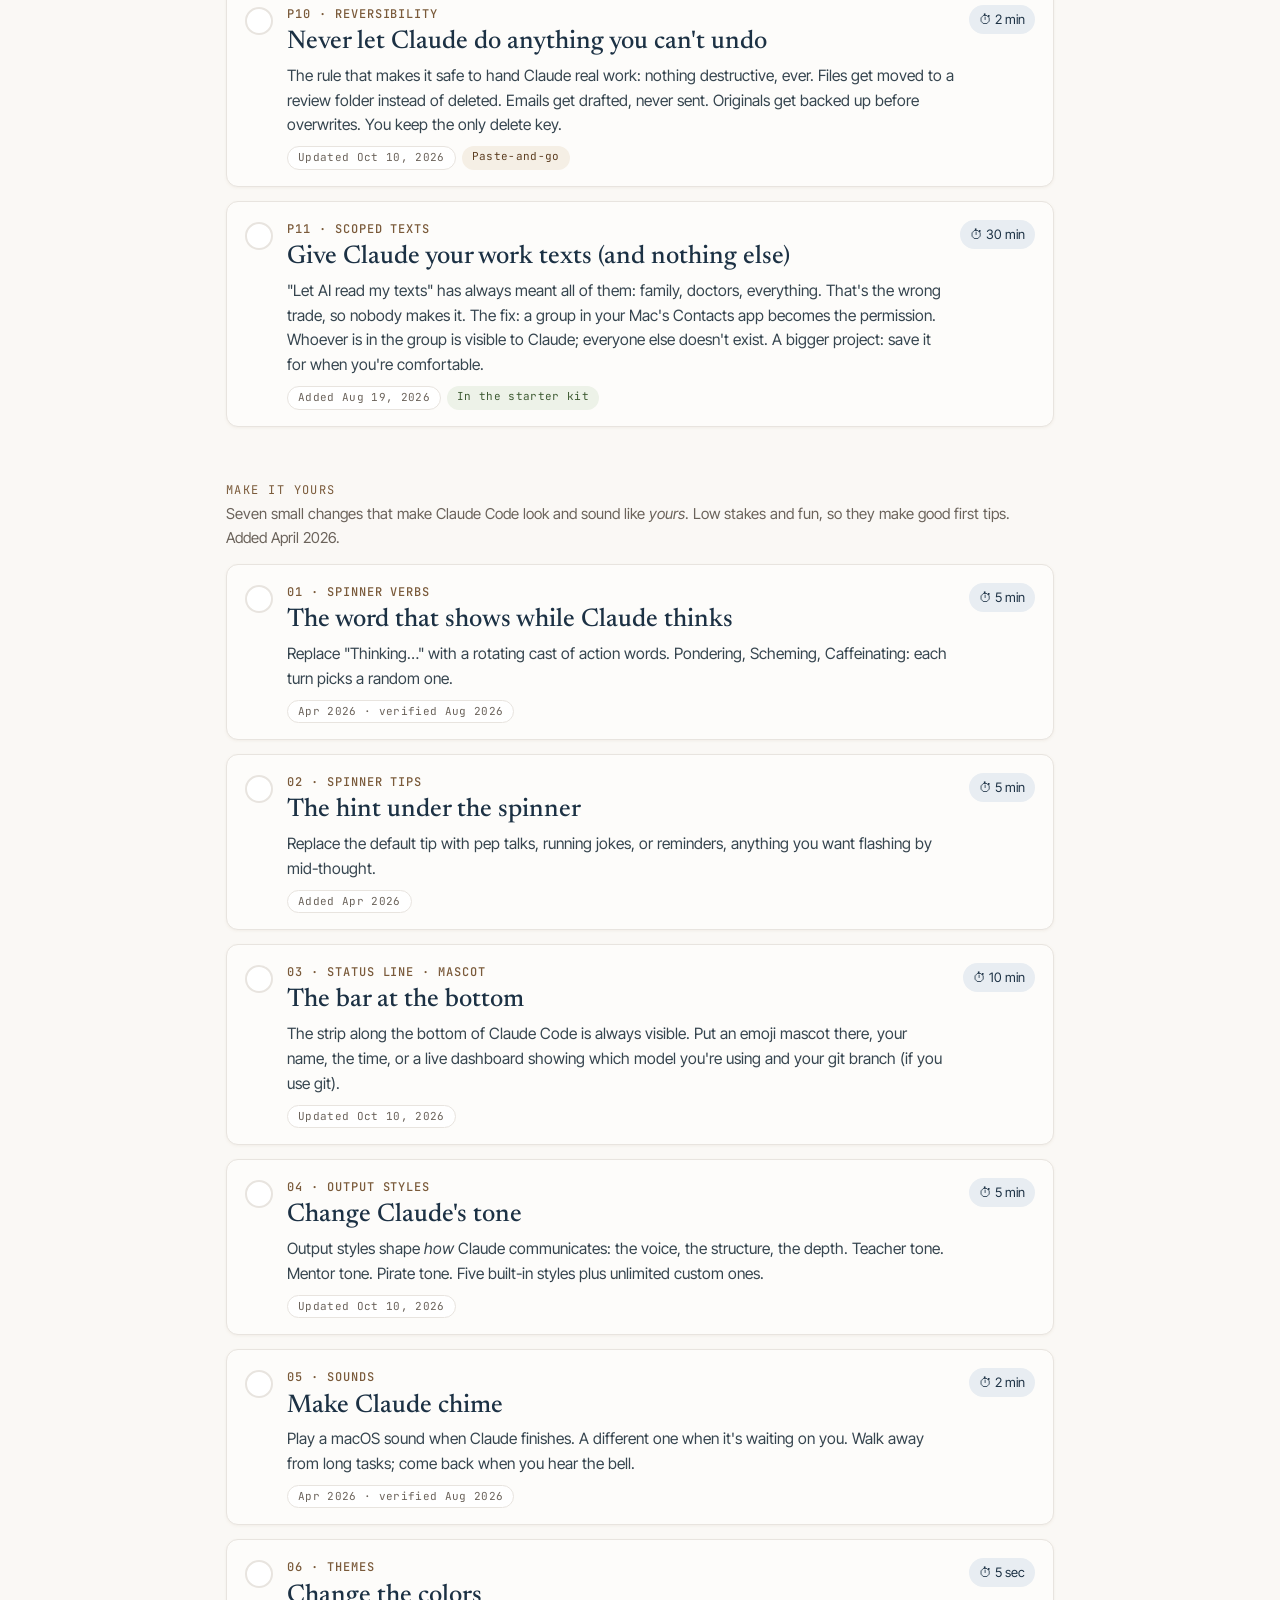
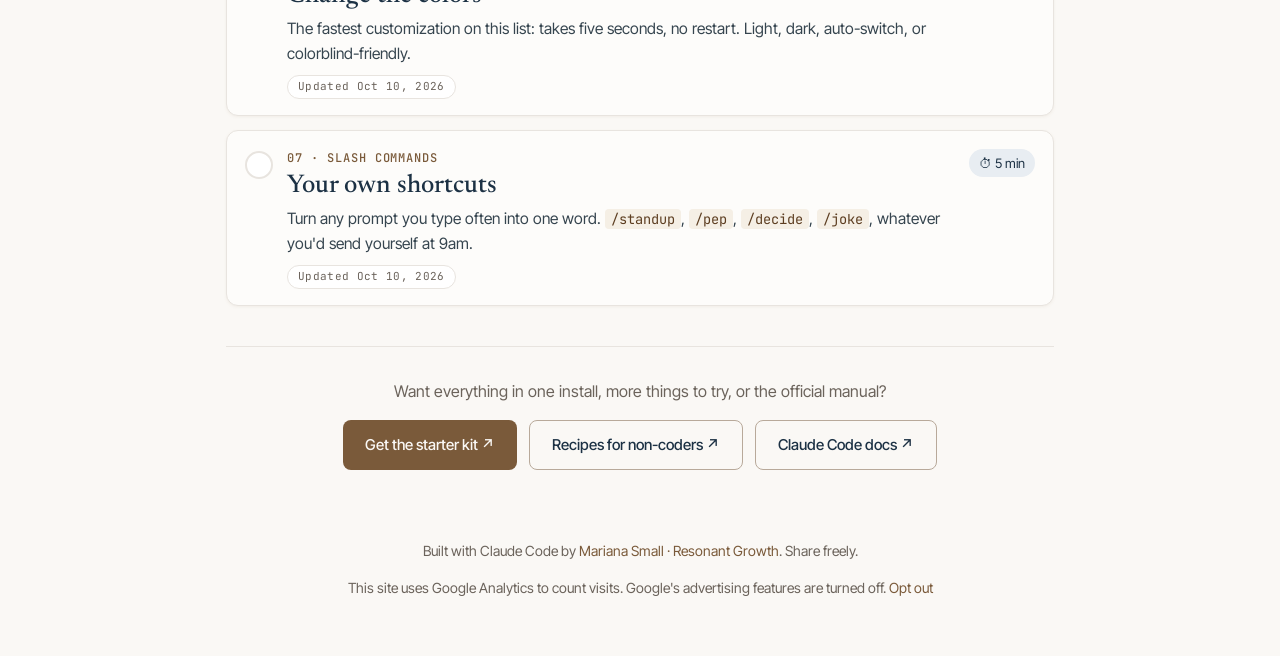
==== commit c0c6db10: "Deploy gate CHECK 1 and CHECK 4: progress bar max 23 to 26; neutralize weekday and this-week wording" ====
--- a/site/index.html
+++ b/site/index.html
@@ -426,7 +426,7 @@
         <p class="count" id="countLabel">0 of 26 tried</p>
         <span class="where" id="whereLabel">Showing all 26 tips</span>
       </div>
-      <div class="bar" role="progressbar" aria-label="Tips tried" aria-valuemin="0" aria-valuemax="23" aria-valuenow="0" id="bar"><span></span></div>
+      <div class="bar" role="progressbar" aria-label="Tips tried" aria-valuemin="0" aria-valuemax="26" aria-valuenow="0" id="bar"><span></span></div>
     </div>
   </div>
 
@@ -1018,7 +1018,7 @@
           <div>
             <div class="eyebrow">P13 · Meeting recordings <span class="done-chip">Tried</span></div>
             <h3 class="title">Ask Claude about your meetings</h3>
-            <p class="hook">A recording nobody listens to is just storage. Connect your voice recorder or meeting notes app to Claude and it can search and read every recording. Ask what you promised someone, which meetings mentioned the budget, or for a draft follow-up to Tuesday's meeting, and get the answer instead of a replay. Setup is about five minutes.</p>
+            <p class="hook">A recording nobody listens to is just storage. Connect your voice recorder or meeting notes app to Claude and it can search and read every recording. Ask what you promised someone, which meetings mentioned the budget, or for a draft follow-up to a meeting, and get the answer instead of a replay. Setup is about five minutes.</p>
             <div class="meta"><span class="date-pill">Added Oct 10, 2026</span><span class="path-badge path-paste">Paste-and-go</span></div>
           </div>
           <div class="head-right"><span class="badge">⏱ 5 min</span></div>
@@ -1055,8 +1055,8 @@
               <div class="preview-body">
                 <span class="preview-line"><span class="prompt">&gt;</span> what did we decide about the launch date?</span>
                 <span class="preview-line"><span class="pulse">⠋</span> <span class="accent">Searching recordings…</span></span>
-                <span class="preview-line"><span class="accent">✓ Found it</span> <span class="dim">· Tuesday's team call: moved to the 14th,</span></span>
-                <span class="preview-line"><span class="dim">Sam confirms the vendor by Friday.</span></span>
+                <span class="preview-line"><span class="accent">✓ Found it</span> <span class="dim">· Team call: moved to the 14th,</span></span>
+                <span class="preview-line"><span class="dim">Sam confirms the vendor first.</span></span>
               </div>
             </div>
             <p><strong>What it can do:</strong> find recordings by name, keyword, or date; read the full transcript; read the app's own summary and action items. It reads. It can't delete or change anything.</p>
@@ -1299,9 +1299,9 @@
             <div class="preview" aria-hidden="true">
               <span class="preview-cap">What you'll see</span>
               <div class="preview-body">
-                <span class="preview-line"><span class="prompt">&gt;</span> what did we decide about the label on Tuesday?</span>
+                <span class="preview-line"><span class="prompt">&gt;</span> what did we decide about the label on the vendor call?</span>
                 <span class="preview-line"><span class="pulse">⠋</span> <span class="accent">Searching Fireflies…</span></span>
-                <span class="preview-line"><span class="accent">✓ Tuesday's call</span> <span class="dim">· keep the current label,</span></span>
+                <span class="preview-line"><span class="accent">✓ Vendor call</span> <span class="dim">· keep the current label,</span></span>
                 <span class="preview-line"><span class="dim">revisit after the next print run.</span></span>
               </div>
             </div>
@@ -1358,7 +1358,7 @@
             <div class="preview" aria-hidden="true">
               <span class="preview-cap">What you'll see</span>
               <div class="preview-body">
-                <span class="preview-line"><span class="prompt">&gt;</span> anything from the printer this week, any account?</span>
+                <span class="preview-line"><span class="prompt">&gt;</span> anything from the printer, any account?</span>
                 <span class="preview-line"><span class="pulse">⠋</span> <span class="accent">Searching work, personal, shop…</span></span>
                 <span class="preview-line"><span class="accent">✓ 2 emails</span> <span class="dim">· both in work, one needs a reply</span></span>
               </div>
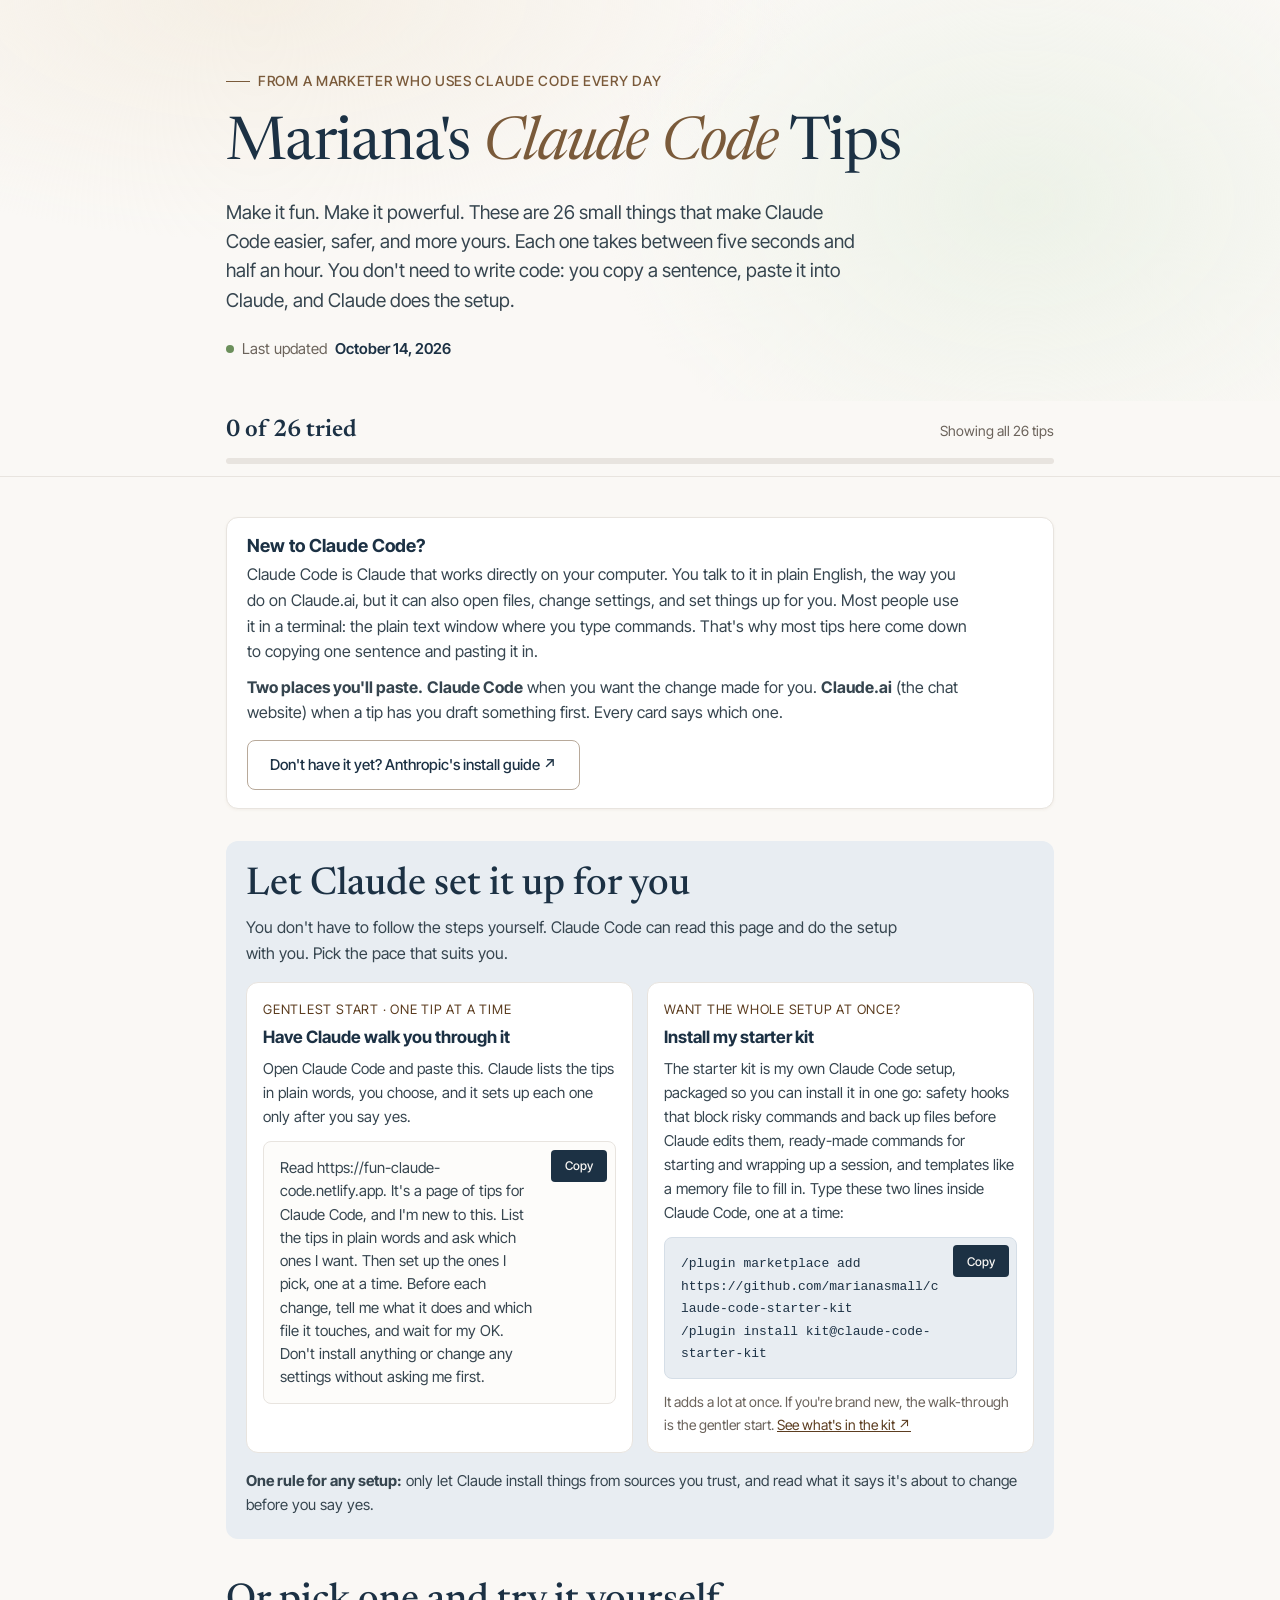
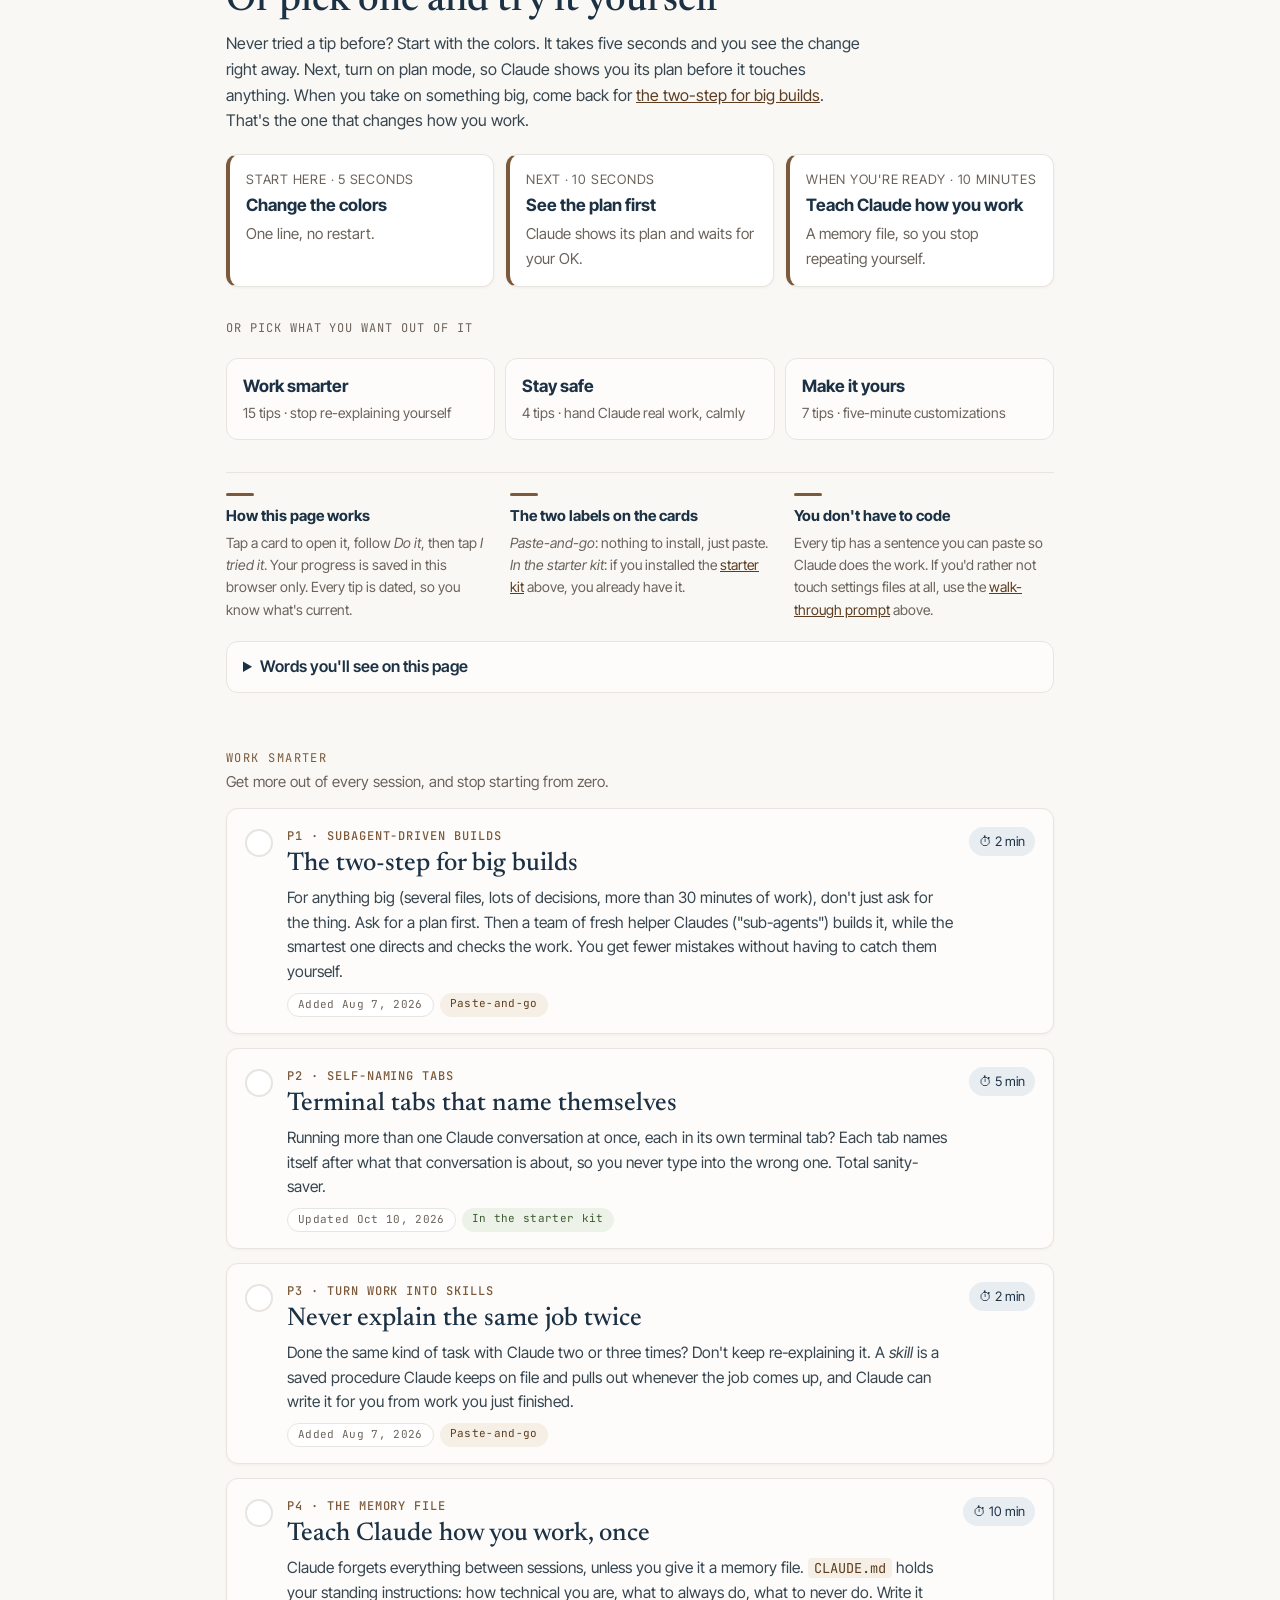
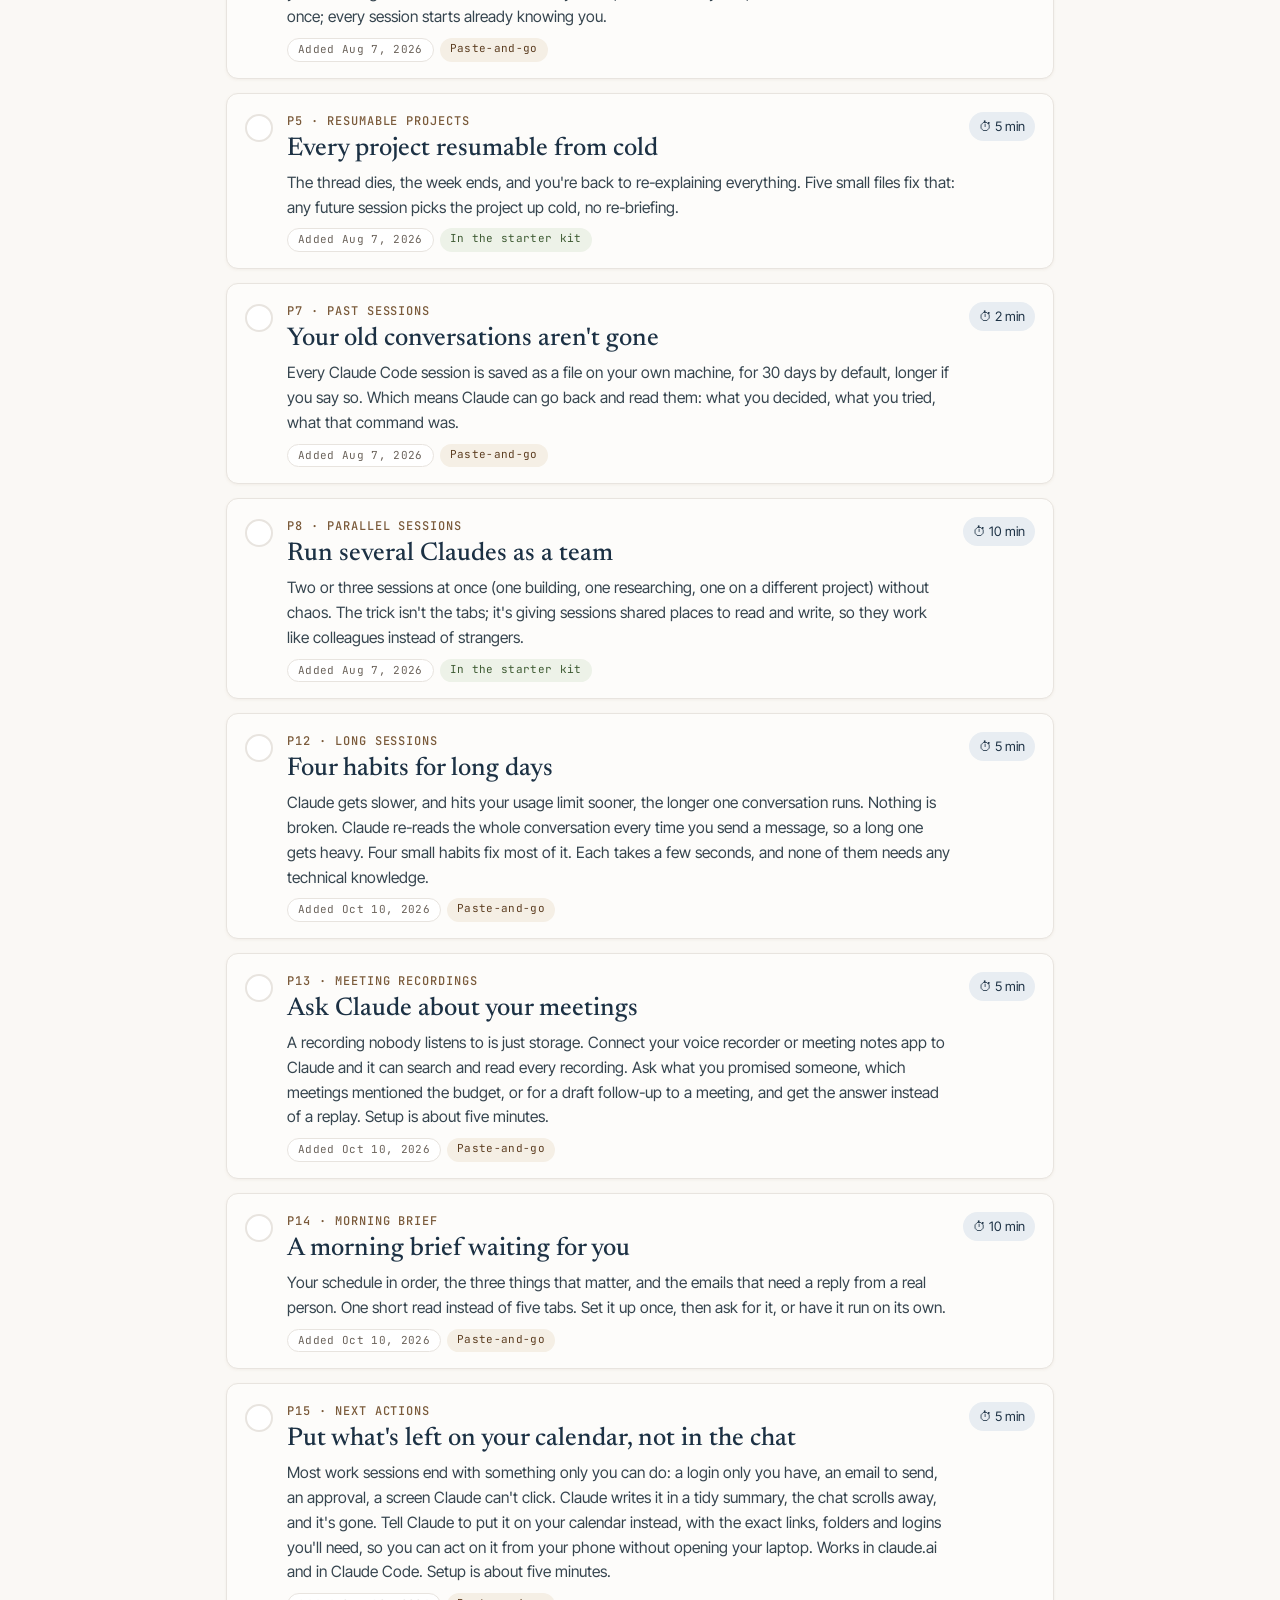
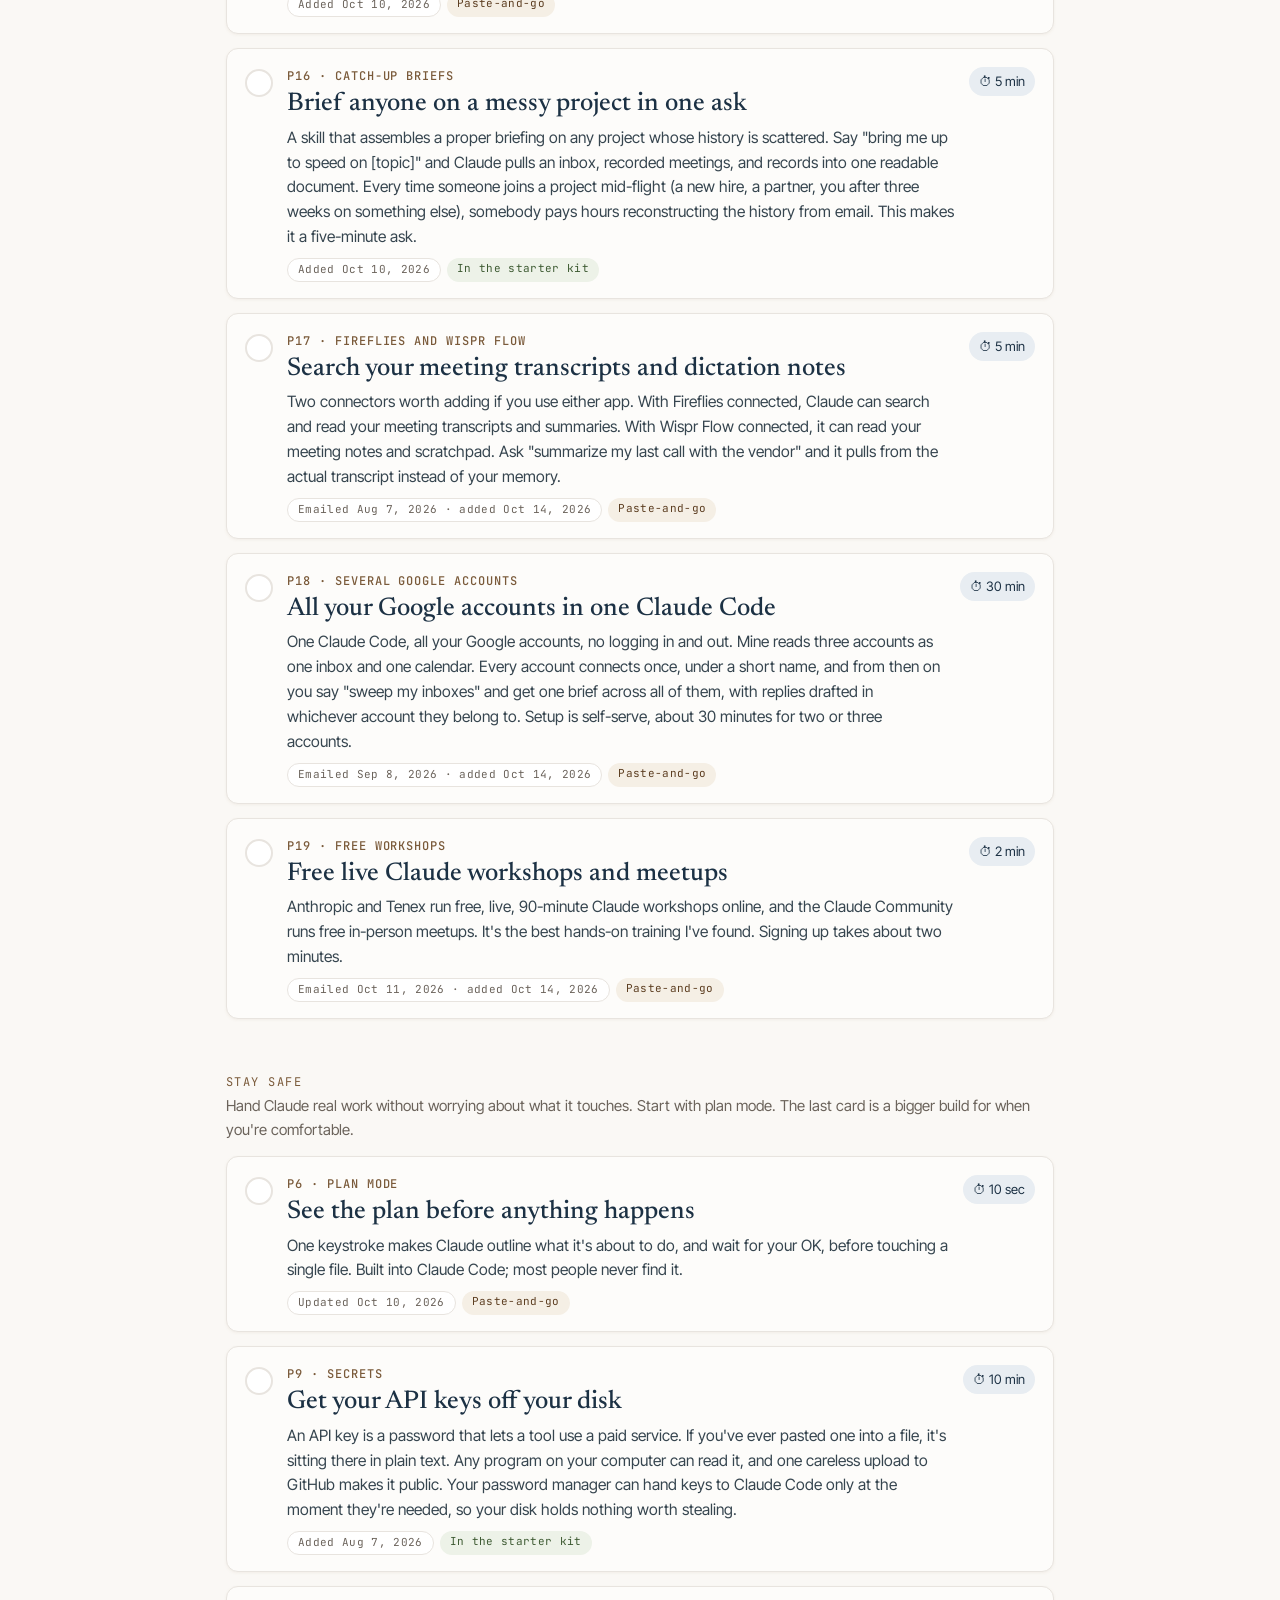
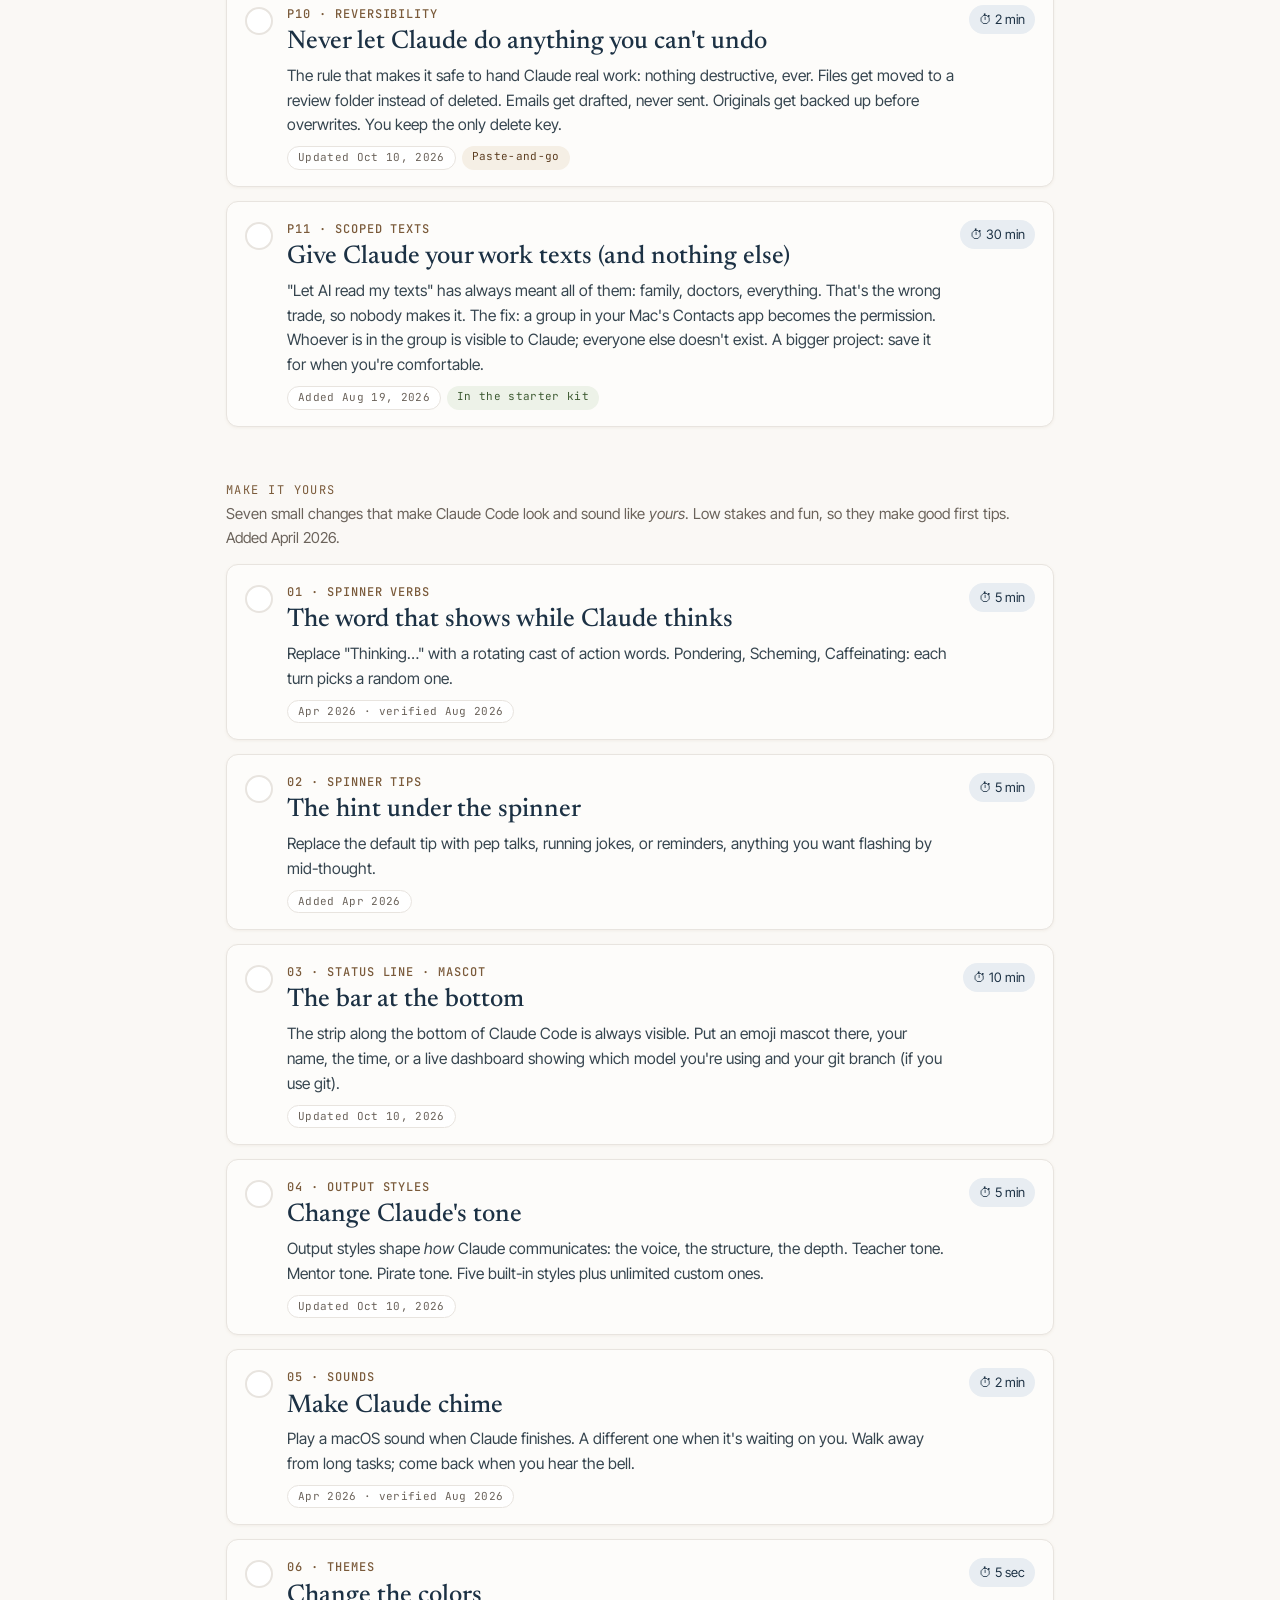
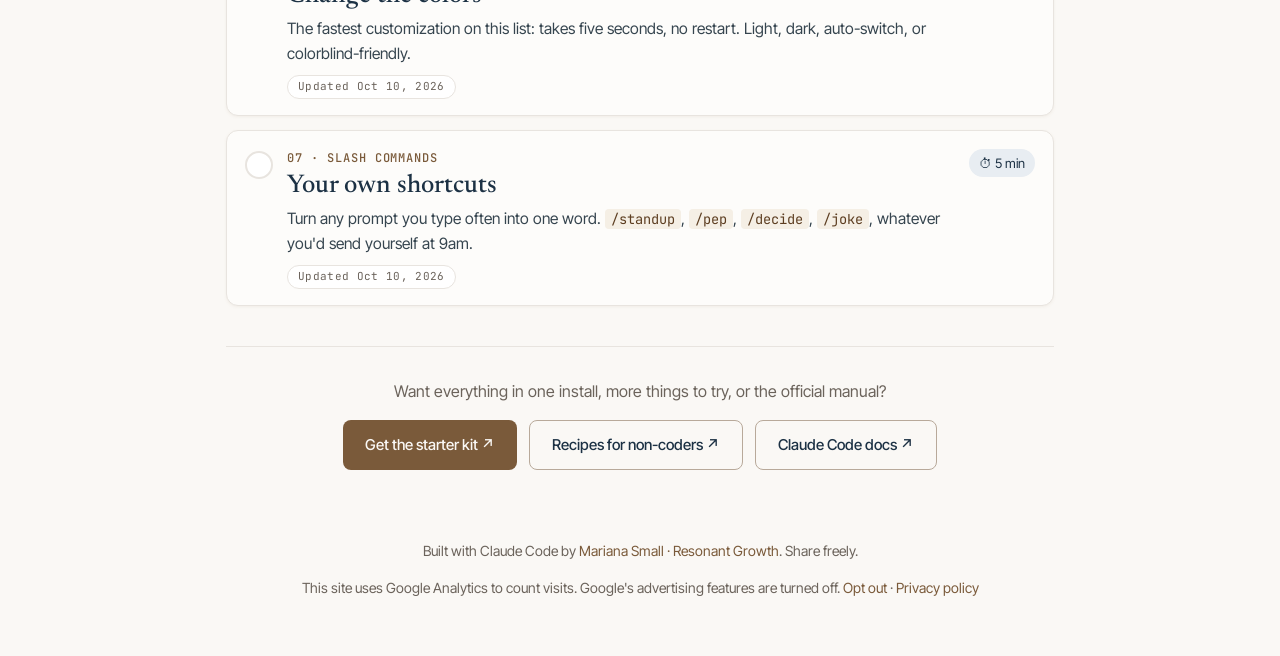
==== commit c42d29b2: "Footer: link the privacy policy (deploy gate CHECK 6) Co-Authored-By: Claude Fable 5.1 <noreply@anth" ====
--- a/site/index.html
+++ b/site/index.html
@@ -2205,7 +2205,7 @@
   <footer>
     <div class="wrap">
       <p>Built with Claude Code by <a href="https://resonantgrowth.ai" target="_blank" rel="noopener noreferrer">Mariana Small · Resonant Growth</a>. Share freely.</p>
-      <p>This site uses Google Analytics to count visits. Google's advertising features are turned off. <a href="https://tools.google.com/dlpage/gaoptout" target="_blank" rel="noopener noreferrer">Opt out</a></p>
+      <p>This site uses Google Analytics to count visits. Google's advertising features are turned off. <a href="https://tools.google.com/dlpage/gaoptout" target="_blank" rel="noopener noreferrer">Opt out</a> · <a href="https://marianasmall.ai/privacy.html" target="_blank" rel="noopener noreferrer">Privacy policy</a></p>
     </div>
   </footer>
 
